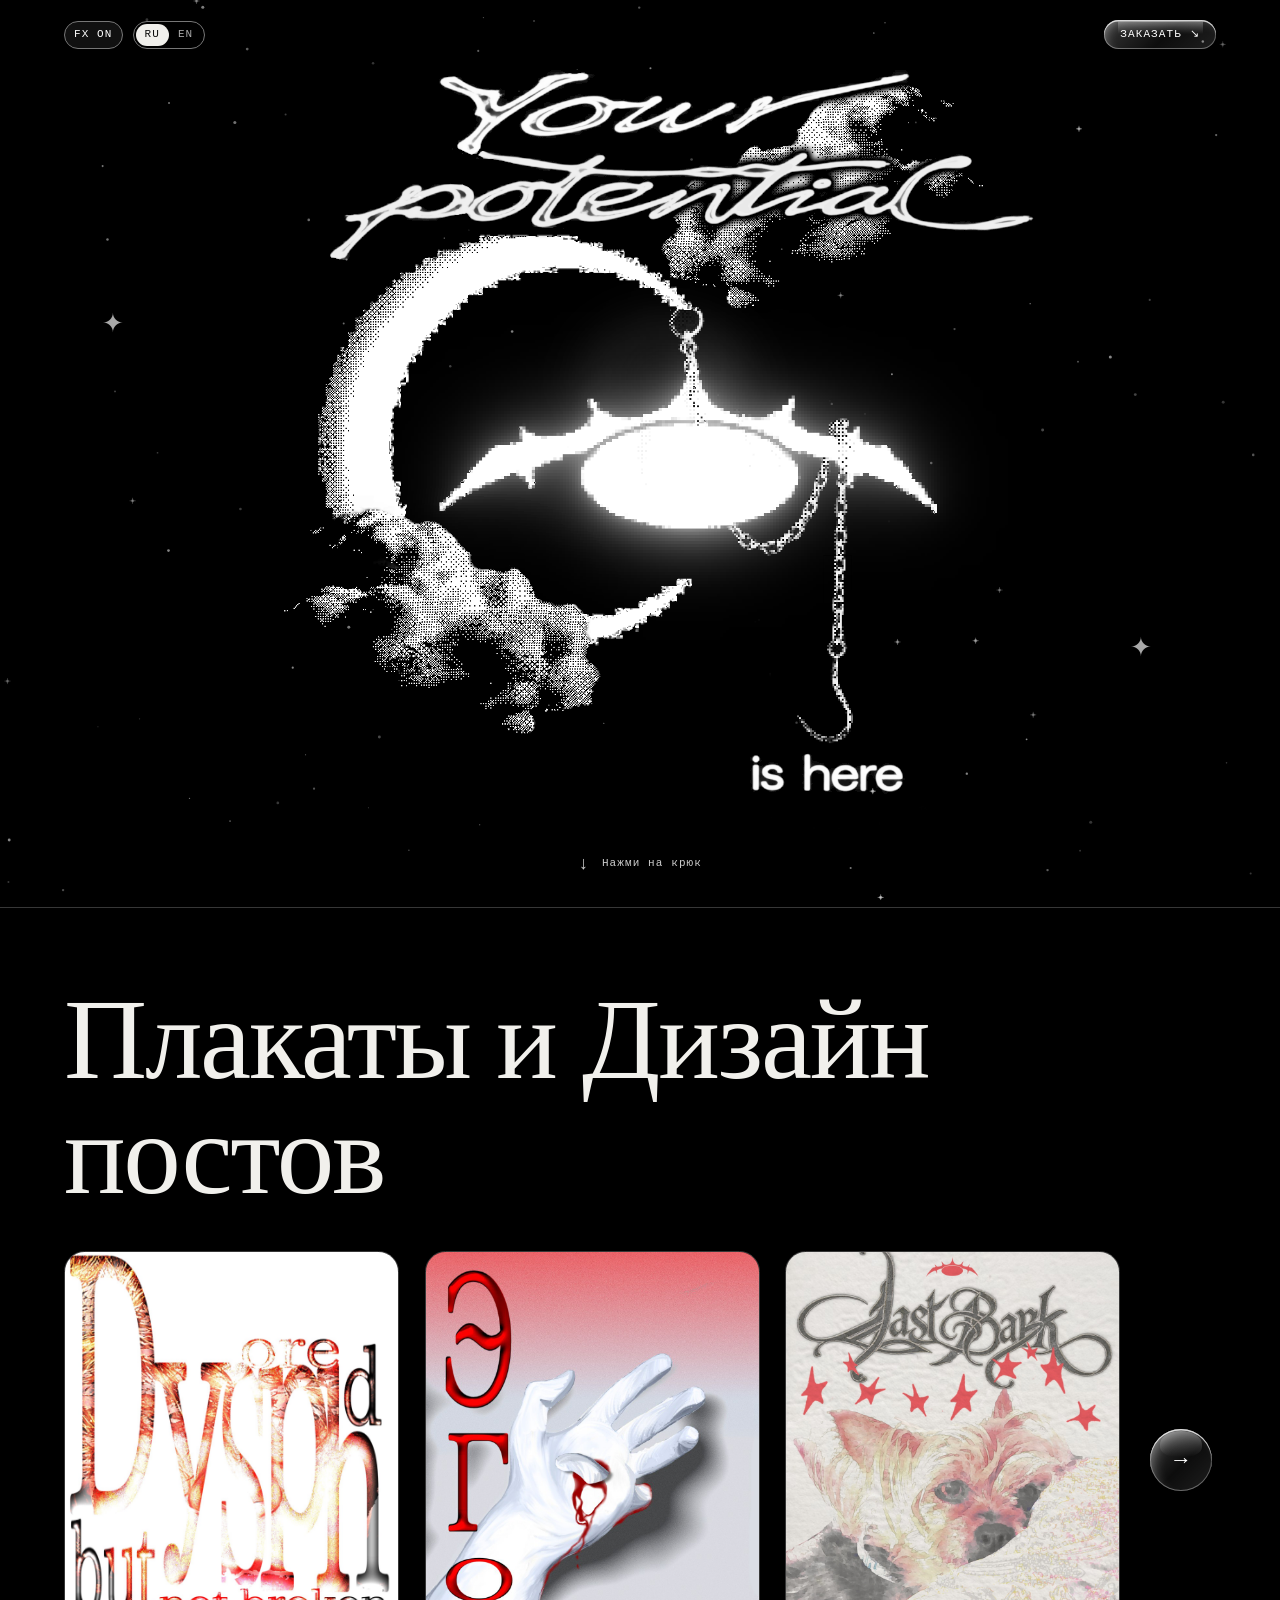
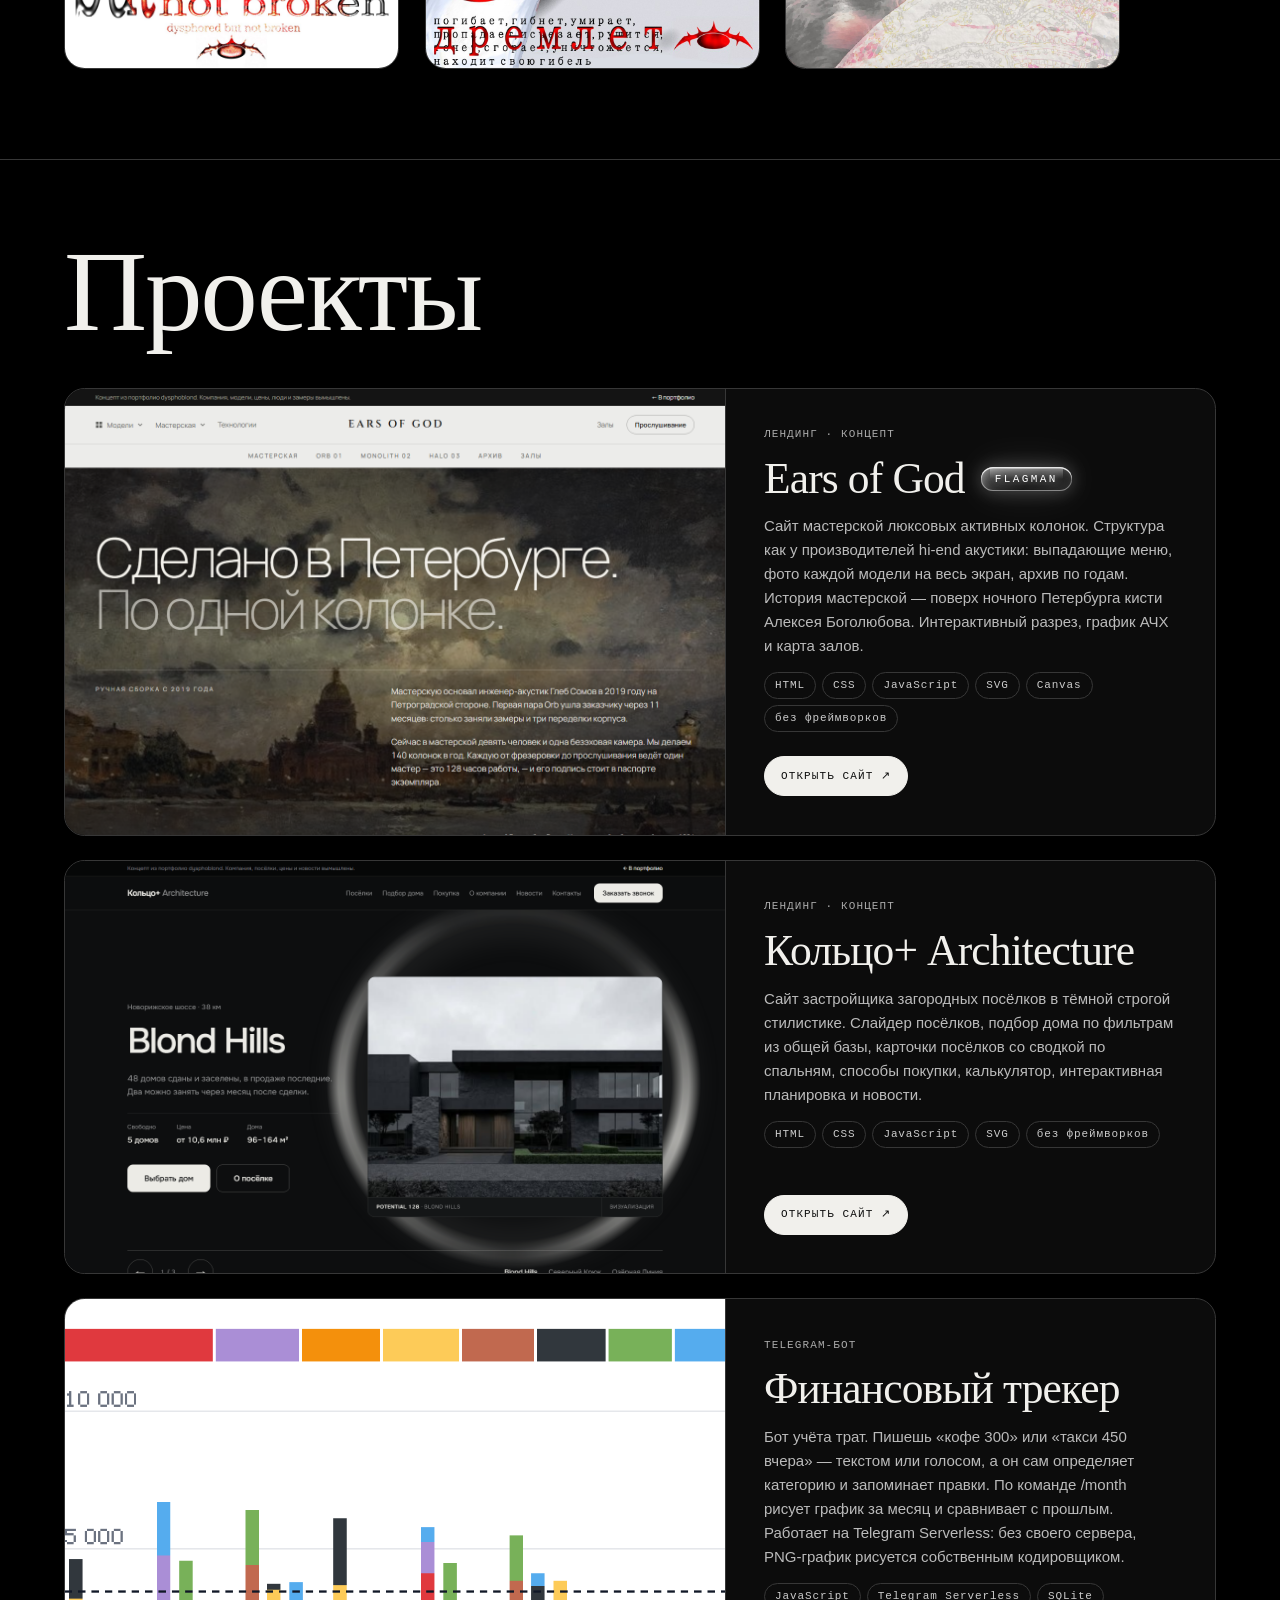
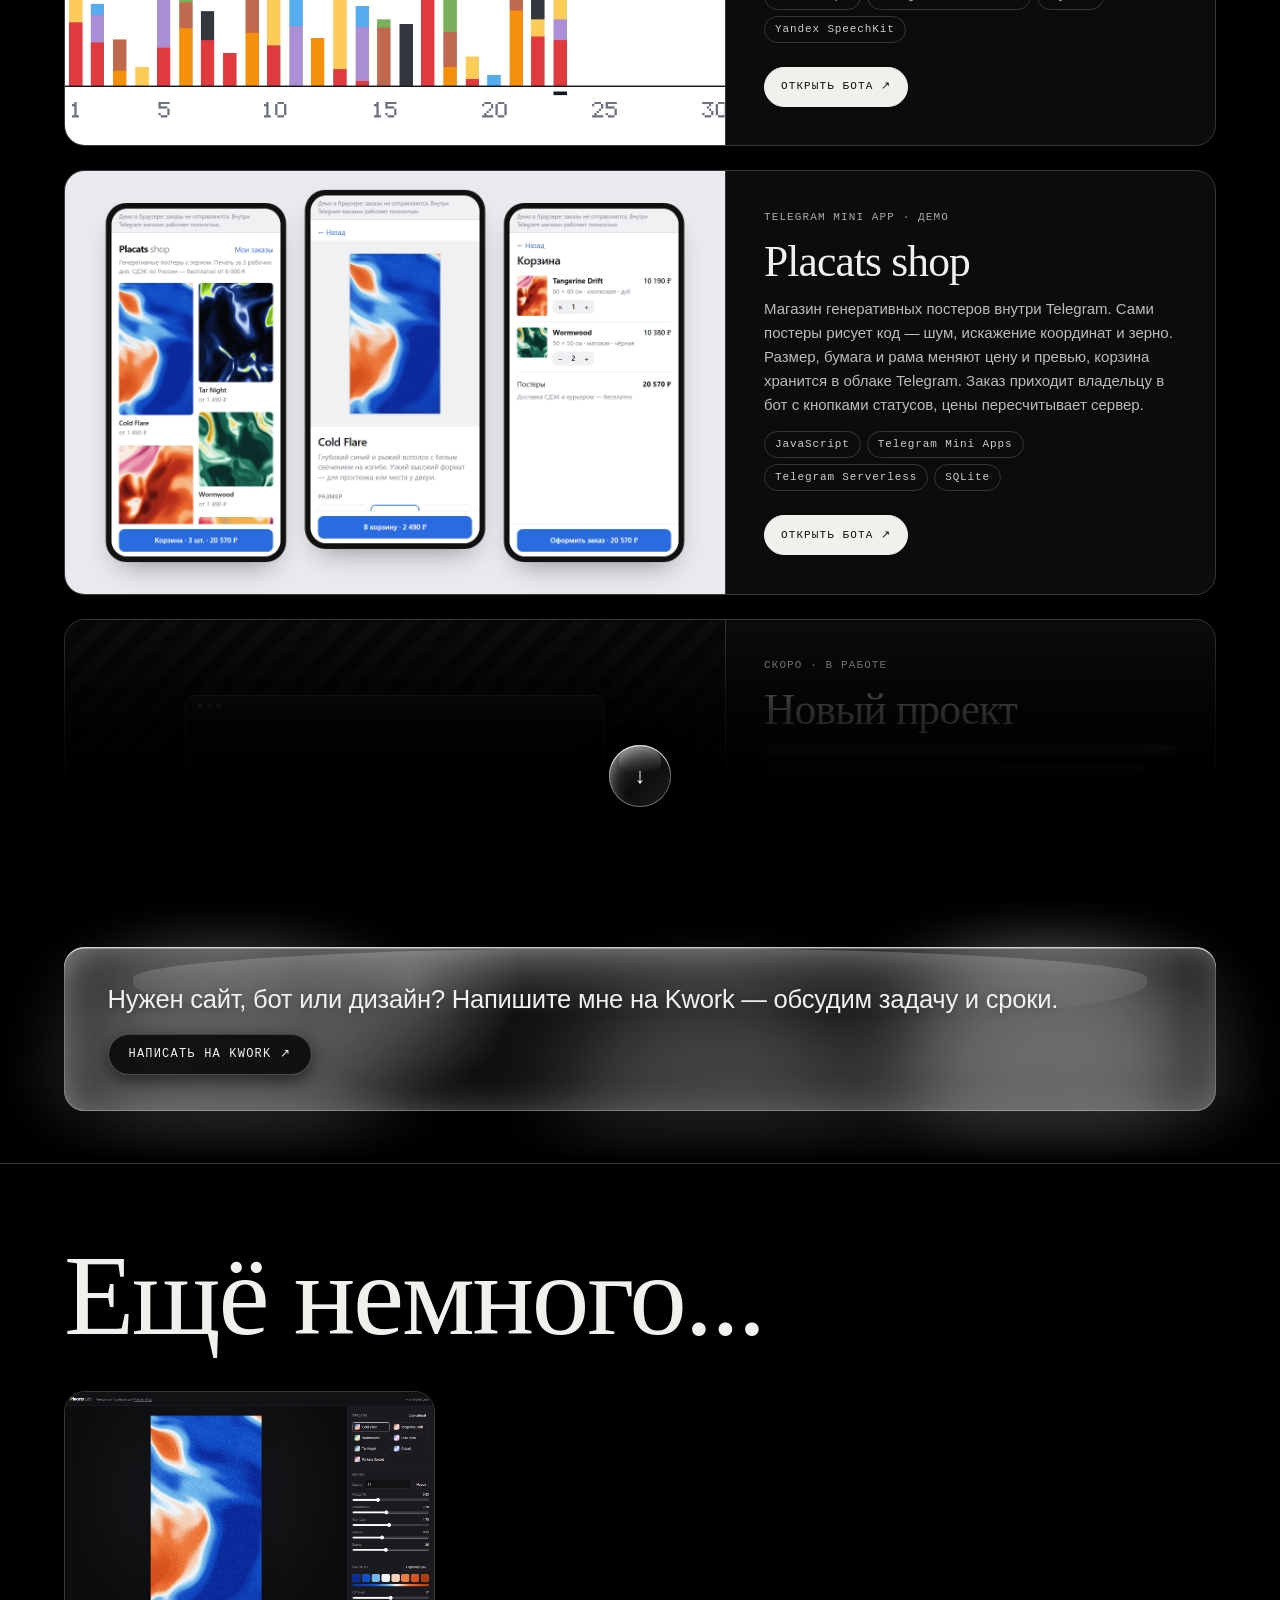
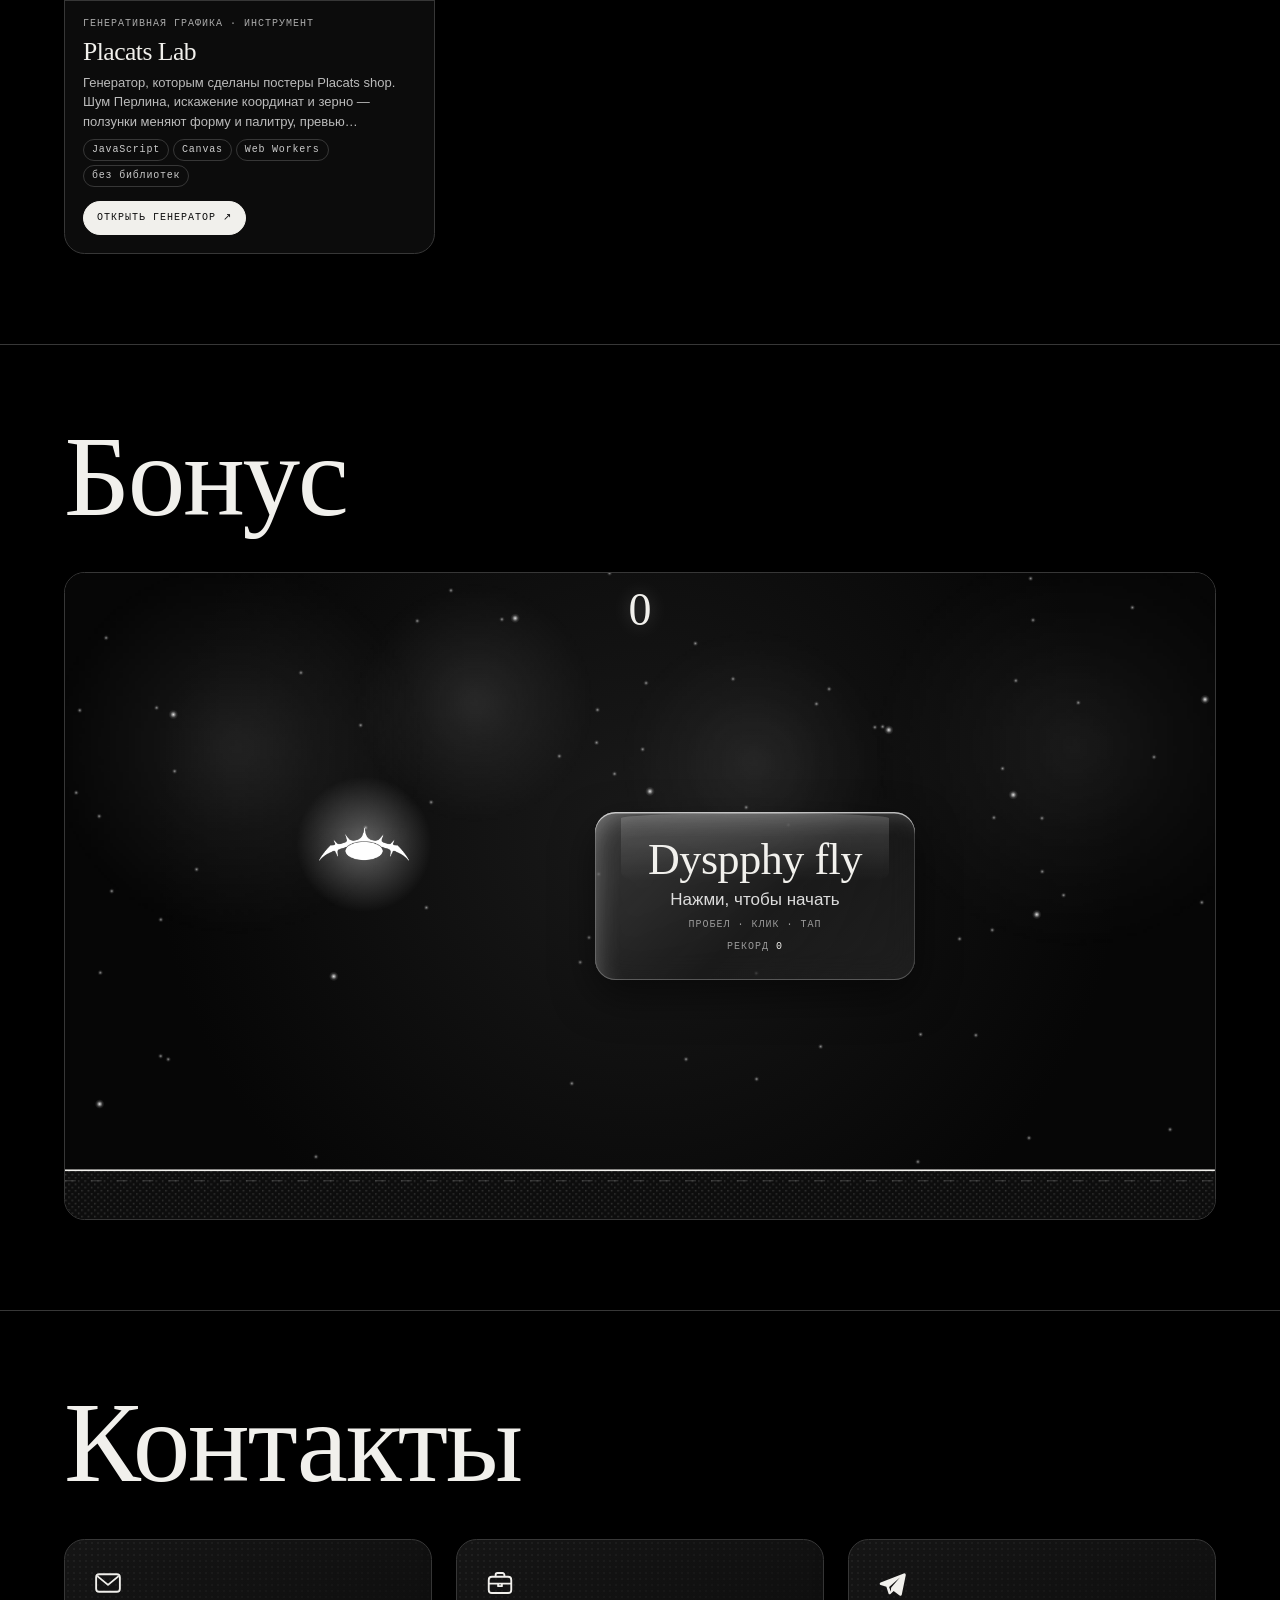
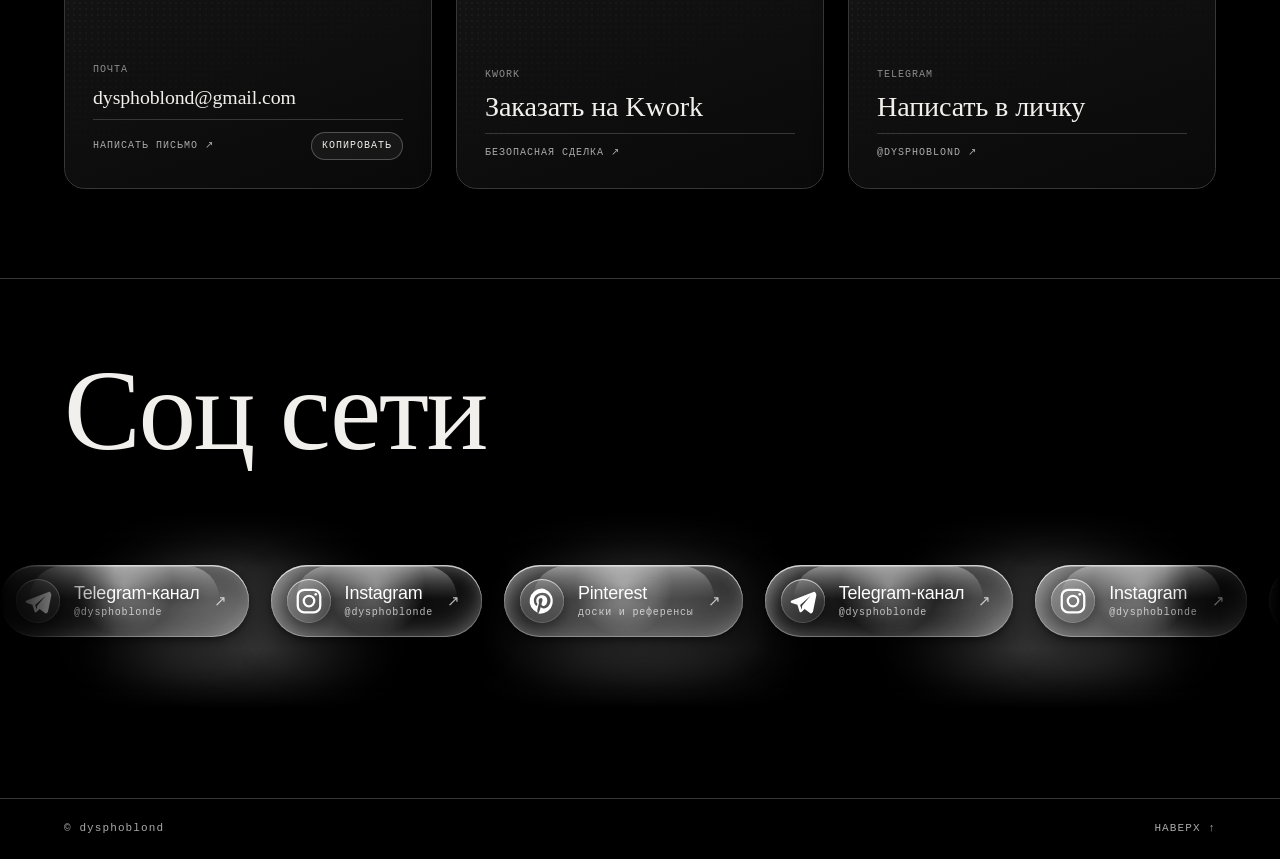
==== index.html @ cc9afd7b "Portfolio site: Your Potential Static portfolio with hero poster, design gallery, project cards and " ====
<!doctype html>
<html lang="ru">
<head><meta charset="utf-8"><meta name="viewport" content="width=device-width,initial-scale=1"><meta name="theme-color" content="#000000"><title>Your Potential — портфолио</title><link rel="stylesheet" href="style.css?v=24"></head>
<body><div class="atmosphere" aria-hidden="true"><div class="aureole"></div><canvas id="dust"></canvas></div>
<header class="topbar" id="topbar">
  <a class="topbar-logo" href="#top" aria-label="Наверх"><svg viewBox="0 356 1280 484" aria-hidden="true"><image href="complogo.png" width="1280" height="1280"/></svg></a>
  <nav class="topbar-nav" aria-label="Разделы сайта">
    <a href="#design">Дизайн</a><a href="#projects">Проекты</a><a href="#more">Ещё немного...</a><a href="#bonus">Бонус</a><a href="#contacts">Контакты</a><a href="#socials">Соц сети</a>
  </nav>
</header>
<main>
<section id="top" class="hero" aria-labelledby="hero-title">
  <h1 id="hero-title" class="sr">Your Potential — портфолио разработки</h1>
  <div class="edition"><button id="fx" aria-pressed="true" aria-label="Анимация">FX ON</button><div class="lang" role="group" aria-label="Язык"><button type="button" data-lang="ru" aria-pressed="true">RU</button><button type="button" data-lang="en" aria-pressed="false">EN</button></div><a class="order-button" href="#contacts"><span class="order-text">Заказать</span><span aria-hidden="true">↘</span></a></div>
  <div class="poster-stage">
  <!-- Слой 0: живые пиксели (облака, растр, контур логотипа) — рисует pixels.js -->
  <canvas class="poster-pixels" aria-hidden="true"></canvas>
  <svg class="poster" viewBox="0 0 1280 1280" xmlns="http://www.w3.org/2000/svg" aria-label="Постер Your Potential с подвесным крюком">
    <defs>
      <!-- Слой 1: фон постера без надписей -->
      <image id="art" href="drafts%20cover/posterwithouttext.png" width="1280" height="1280"/>
      <!-- Контур крюка с цепочкой, вырезанный из фона -->
      <clipPath id="tail"><path d="M936 818H982V1036H992V1126H886V1058H936Z"/></clipPath>
    </defs>
    <use href="#art" class="layer-base"/>
    <!-- Пустое место под качающимся крюком -->
    <path fill="#000" d="M936 818H982V1036H992V1126H886V1058H936Z"/>
    <!-- Слой 2: свечение лампы -->
    <ellipse class="glow" cx="720" cy="694" rx="165" ry="72" fill="white" pointer-events="none"/>
    <!-- Световой миг логотипа при нажатии на крюк: nav.js ставит .is-flashing на .poster-stage -->
    <g class="logo-flash" pointer-events="none" aria-hidden="true">
      <defs>
        <radialGradient id="flash-wide"><stop offset="0" stop-color="#fff" stop-opacity=".9"/><stop offset=".35" stop-color="#fff" stop-opacity=".45"/><stop offset="1" stop-color="#fff" stop-opacity="0"/></radialGradient>
        <radialGradient id="flash-core"><stop offset="0" stop-color="#fff"/><stop offset=".55" stop-color="#fff" stop-opacity=".85"/><stop offset="1" stop-color="#fff" stop-opacity="0"/></radialGradient>
      </defs>
      <ellipse class="flash-wide" cx="720" cy="680" rx="480" ry="230" fill="url(#flash-wide)"/>
      <ellipse class="flash-core" cx="720" cy="694" rx="200" ry="92" fill="url(#flash-core)"/>
    </g>
    <!-- Слой 3: крюк — ссылка к портфолио -->
    <a href="#design" class="hook" aria-label="Перейти к портфолио" tabindex="0"><title>Потянуть за крюк — к портфолио</title>
      <g class="swing"><use href="#art" clip-path="url(#tail)"/><ellipse class="ring" cx="940" cy="1088" rx="68" ry="44"/></g>
      <rect x="870" y="800" width="135" height="335" fill="transparent"/>
    </a>
    <!-- Слой 4: надписи. «Your» и «is here» постоянные, второе слово сменяется (words.js), картинки слов — drafts cover/words -->
    <defs>
      <!-- Тёмный ореол вокруг букв, чтобы текст читался поверх облаков -->
      <filter id="halo" filterUnits="userSpaceOnUse" x="0" y="0" width="1280" height="1280">
        <feMorphology in="SourceAlpha" operator="dilate" radius="6" result="wide"/>
        <feGaussianBlur in="wide" stdDeviation="6" result="soft"/>
        <feComponentTransfer in="soft" result="shade"><feFuncA type="linear" slope="1.6"/></feComponentTransfer>
        <feFlood flood-color="#000"/><feComposite in2="shade" operator="in" result="shadow"/>
        <feMerge><feMergeNode in="shadow"/><feMergeNode in="SourceGraphic"/></feMerge>
      </filter>
      <!-- «Плавление» при смене слова: масштаб искажения анимирует words.js -->
      <filter id="melt" filterUnits="userSpaceOnUse" x="0" y="0" width="1280" height="460">
        <feTurbulence id="melt-noise" type="fractalNoise" baseFrequency=".006 .08" numOctaves="2" seed="3" result="noise"/>
        <feDisplacementMap id="melt-map" in="SourceGraphic" in2="noise" scale="0" xChannelSelector="R" yChannelSelector="G"/>
      </filter>
    </defs>
    <g class="layer-text" pointer-events="none" aria-hidden="true">
      <g filter="url(#halo)">
        <image href="drafts%20cover/text-your.png" width="1280" height="1280"/>
        <g class="word-slot">
          <image class="word" data-word="potential" href="drafts%20cover/text-potential.png" width="1280" height="1280"/>
          <image class="word" data-word="design" href="drafts%20cover/words/design.png" x="172.9" y="165.7" width="1066.2" height="180.7" opacity="0"/>
          <image class="word" data-word="mini-apps" href="drafts%20cover/words/mini-apps.png" x="16.9" y="180.3" width="1245.1" height="151.3" opacity="0"/>
          <image class="word" data-word="sites" href="drafts%20cover/words/sites.png" x="273.5" y="191.5" width="865.1" height="129.1" opacity="0"/>
          <image class="word" data-word="bots" href="drafts%20cover/words/bots.png" x="328.6" y="181.2" width="754.7" height="149.5" opacity="0"/>
          <image class="word" data-word="landings" href="drafts%20cover/words/landings.png" x="131.7" y="169.2" width="1130.3" height="173.6" opacity="0"/>
          <image class="word" data-word="frontend" href="drafts%20cover/words/frontend.png" x="52.5" y="160.3" width="1209.5" height="191.3" opacity="0"/>
        </g>
      </g>
    </g>
  </svg>
  </div>
  <a class="hint" href="#design"><span>↓</span> <span class="hint-text">Нажми на крюк</span></a>
</section>
<section id="design" class="block" aria-labelledby="design-title" tabindex="-1">
  <h2 id="design-title">Плакаты и Дизайн постов</h2>
  <!-- На главной — три постера и стрелка в галерею (gallery.html). data-colors — цвета фона просмотра -->
  <div class="design-preview">
    <div class="works works-three">
      <a class="work" href="tg%20pics/photo_2026-11-20_10-43-12.jpg" data-title="Dysphored but not broken" data-colors="#f05238,#ffa429">
        <img src="tg%20pics/photo_2026-11-20_10-43-12.jpg" alt="Типографическая композиция Dysph: крупные буквы с огненной фактурой и надпись «but not broken»" width="1536" height="2048" loading="lazy">
        <span class="work-peek" aria-hidden="true"><svg viewBox="0 0 32 20" aria-hidden="true"><path d="M1.5 10C5.5 3.8 10.4 1.5 16 1.5S26.5 3.8 30.5 10C26.5 16.2 21.6 18.5 16 18.5S5.5 16.2 1.5 10Z"/><circle cx="16" cy="10" r="4.6"/><circle class="eye-glint" cx="17.6" cy="8.4" r="1.3"/></svg><span>рассмотреть поближе</span></span>
        <span class="work-more" aria-hidden="true">Рассмотреть побольше</span>
      </a>
      <a class="work" href="tg%20pics/ego.jpg" data-title="Эго дремлет" data-colors="#f33441,#c4c8d2">
        <img src="tg%20pics/ego.jpg" alt="Эго дремлет: белая рука с каплями крови и красные буквы «ЭГО» на розово-сером фоне" width="1024" height="1280" loading="lazy">
        <span class="work-peek" aria-hidden="true"><svg viewBox="0 0 32 20" aria-hidden="true"><path d="M1.5 10C5.5 3.8 10.4 1.5 16 1.5S26.5 3.8 30.5 10C26.5 16.2 21.6 18.5 16 18.5S5.5 16.2 1.5 10Z"/><circle cx="16" cy="10" r="4.6"/><circle class="eye-glint" cx="17.6" cy="8.4" r="1.3"/></svg><span>рассмотреть поближе</span></span>
        <span class="work-more" aria-hidden="true">Рассмотреть побольше</span>
      </a>
      <a class="work" href="assets/sheet-258.jpg" data-title="Last Bark" data-colors="#f1363e,#d57f53">
        <img src="assets/sheet-258.jpg" alt="Last Bark: собака под красными звёздами" width="1920" height="2560" loading="lazy">
        <span class="work-peek" aria-hidden="true"><svg viewBox="0 0 32 20" aria-hidden="true"><path d="M1.5 10C5.5 3.8 10.4 1.5 16 1.5S26.5 3.8 30.5 10C26.5 16.2 21.6 18.5 16 18.5S5.5 16.2 1.5 10Z"/><circle cx="16" cy="10" r="4.6"/><circle class="eye-glint" cx="17.6" cy="8.4" r="1.3"/></svg><span>рассмотреть поближе</span></span>
        <span class="work-more" aria-hidden="true">Рассмотреть побольше</span>
      </a>
    </div>
    <a class="design-more" href="gallery.html" aria-label="Плакаты и Дизайн постов: галерея — все работы"><span class="design-more-arrow" aria-hidden="true">→</span></a>
  </div>
</section>
<section id="projects" class="block" aria-labelledby="projects-title">
  <h2 id="projects-title">Проекты</h2>
  <!-- Карточки проектов: превью, описание, стек. Сами проекты лежат в projects/ -->
  <div class="projects">
    <!-- Карточка проекта: превью — ссылка на проект, внизу кнопки. Карточка не ссылка целиком: в ней может быть несколько ссылок -->
    <div class="project project-split">
      <a class="project-shot" href="projects/dysph-audio/index.html" tabindex="-1" aria-hidden="true"><img src="projects/dysph-audio/preview.png?v=8" alt="" width="1440" height="900" loading="lazy"></a>
      <div class="project-info">
        <small>Лендинг · концепт</small>
        <div class="project-head"><b class="project-title">Ears of God</b><span class="flagman">FLAGMAN</span></div>
        <span class="project-text">Сайт мастерской люксовых активных колонок. Структура как у производителей hi-end акустики: выпадающие меню, фото каждой модели на весь экран, архив по годам. История мастерской — поверх ночного Петербурга кисти Алексея Боголюбова. Интерактивный разрез, график АЧХ и карта залов.</span>
        <span class="project-stack"><i>HTML</i><i>CSS</i><i>JavaScript</i><i>SVG</i><i>Canvas</i><i>без фреймворков</i></span>
        <div class="project-actions">
          <a class="project-btn project-btn-main" href="projects/dysph-audio/index.html">Открыть сайт ↗</a>
        </div>
      </div>
    </div>
    <div class="project project-split">
      <a class="project-shot" href="projects/dysph-house/index.html" tabindex="-1" aria-hidden="true"><img src="projects/dysph-house/preview.png?v=10" alt="" width="1440" height="900" loading="lazy"></a>
      <div class="project-info">
        <small>Лендинг · концепт</small>
        <b class="project-title">Кольцо+ Architecture</b>
        <span class="project-text">Сайт застройщика загородных посёлков в тёмной строгой стилистике. Слайдер посёлков, подбор дома по фильтрам из общей базы, карточки посёлков со сводкой по спальням, способы покупки, калькулятор, интерактивная планировка и новости.</span>
        <span class="project-stack"><i>HTML</i><i>CSS</i><i>JavaScript</i><i>SVG</i><i>без фреймворков</i></span>
        <div class="project-actions">
          <a class="project-btn project-btn-main" href="projects/dysph-house/index.html">Открыть сайт ↗</a>
        </div>
      </div>
    </div>
    <div class="project project-split">
      <a class="project-shot" href="https://t.me/financialtrackerTEST_bot" target="_blank" rel="noopener" tabindex="-1" aria-hidden="true"><img src="assets/money-bot-preview.png" alt="" width="1000" height="600" loading="lazy"></a>
      <div class="project-info">
        <small>Telegram-бот</small>
        <b class="project-title">Финансовый трекер</b>
        <span class="project-text">Бот учёта трат. Пишешь «кофе 300» или «такси 450 вчера» — текстом или голосом, а он сам определяет категорию и запоминает правки. По команде /month рисует график за месяц и сравнивает с прошлым. Работает на Telegram Serverless: без своего сервера, PNG-график рисуется собственным кодировщиком.</span>
        <span class="project-stack"><i>JavaScript</i><i>Telegram Serverless</i><i>SQLite</i><i>Yandex SpeechKit</i></span>
        <div class="project-actions">
          <a class="project-btn project-btn-main" href="https://t.me/financialtrackerTEST_bot" target="_blank" rel="noopener">Открыть бота ↗</a>
        </div>
      </div>
    </div>
    <div class="project project-split">
      <a class="project-shot" href="https://t.me/placatsshopTEST_bot" target="_blank" rel="noopener" tabindex="-1" aria-hidden="true"><img src="assets/poster-shop-preview.png" alt="" width="1440" height="900" loading="lazy"></a>
      <div class="project-info">
        <small>Telegram Mini App · демо</small>
        <b class="project-title">Placats shop</b>
        <span class="project-text">Магазин генеративных постеров внутри Telegram. Сами постеры рисует код — шум, искажение координат и зерно. Размер, бумага и рама меняют цену и превью, корзина хранится в облаке Telegram. Заказ приходит владельцу в бот с кнопками статусов, цены пересчитывает сервер.</span>
        <span class="project-stack"><i>JavaScript</i><i>Telegram Mini Apps</i><i>Telegram Serverless</i><i>SQLite</i></span>
        <div class="project-actions">
          <a class="project-btn project-btn-main" href="https://t.me/placatsshopTEST_bot" target="_blank" rel="noopener">Открыть бота ↗</a>
        </div>
      </div>
    </div>
  </div>
  <!-- Проекты после третьего: свёрнуты, видно только верх следующего под затемнением. Стрелка раскрывает раздел (sections.js) -->
  <div class="projects-more is-collapsed" id="projects-more">
    <!-- Четвёртый проект: пока макет-заглушка — замените на карточку проекта по образцу выше -->
    <div class="project project-split project-mock" role="group" aria-label="Проект в работе">
      <div class="project-shot project-shot-mock" aria-hidden="true">
        <div class="build">
          <div class="build-win">
            <i class="b-bar"><b></b><b></b><b></b></i>
            <i class="b-nav"></i>
            <i class="b-hero"></i>
            <i class="b-line l1"></i>
            <i class="b-line l2"></i>
            <i class="b-cards"><b></b><b></b><b></b></i>
            <i class="b-cursor"></i>
          </div>
          <div class="build-status"><b class="build-dots"><i></i><i></i><i></i></b><span>в работе</span><em class="build-progress"><i></i></em></div>
        </div>
      </div>
      <div class="project-info">
        <small>Скоро · в работе</small>
        <b class="project-title">Новый проект</b>
        <span class="mock-lines" aria-hidden="true"><i></i><i></i><i></i></span>
        <span class="project-stack" aria-hidden="true"><i class="mock-chip"></i><i class="mock-chip"></i><i class="mock-chip"></i></span>
        <div class="project-actions"><span class="project-btn project-btn-main is-disabled" aria-disabled="true">Скоро ↗</span></div>
      </div>
    </div>
  </div>
  <div class="projects-toggle-row"><button class="projects-toggle" type="button" aria-expanded="false" aria-controls="projects-more"><span class="projects-toggle-arrow" aria-hidden="true">↓</span><span class="sr projects-toggle-label">Показать все проекты</span></button></div>
</section>
<aside class="kwork" aria-label="Заказ на Kwork">
  <div class="kwork-blobs" aria-hidden="true"><i></i><i></i><i></i></div>
  <div class="kwork-glass">
    <p>Нужен сайт, бот или дизайн? Напишите мне на Kwork — обсудим задачу и сроки.</p>
    <a class="kwork-button" href="https://kwork.ru/user/dysphoblond" target="_blank" rel="noopener">Написать на Kwork ↗</a>
  </div>
</aside>
<section id="more" class="block" aria-labelledby="more-title">
  <h2 id="more-title">Ещё немного...</h2>
  <!-- Эксперименты и инструменты, которые не уместились в «Проекты». Компактная сетка: новые карточки встают в ряд -->
  <div class="projects projects-compact">
    <div class="project project-split">
      <a class="project-shot" href="projects/placats-lab/index.html" tabindex="-1" aria-hidden="true"><img src="projects/placats-lab/preview.png" alt="" width="1440" height="900" loading="lazy"></a>
      <div class="project-info">
        <small>Генеративная графика · инструмент</small>
        <b class="project-title">Placats Lab</b>
        <span class="project-text">Генератор, которым сделаны постеры Placats shop. Шум Перлина, искажение координат и зерно — ползунки меняют форму и палитру, превью перерисовывается сразу. Готовый постер скачивается в PNG до 4800 px, а параметры хранятся в ссылке.</span>
        <span class="project-stack"><i>JavaScript</i><i>Canvas</i><i>Web Workers</i><i>без библиотек</i></span>
        <div class="project-actions">
          <a class="project-btn project-btn-main" href="projects/placats-lab/index.html">Открыть генератор ↗</a>
        </div>
      </div>
    </div>
  </div>
</section>
<section id="bonus" class="block" aria-labelledby="bonus-title">
  <h2 id="bonus-title">Бонус</h2>
  <!-- Игра «dyspphy fly» — рисует game.js -->
  <div class="game" tabindex="0" role="application" aria-label="Мини-игра dyspphy fly. Пробел, клик или касание — взмах">
    <canvas class="game-canvas" aria-hidden="true"></canvas>
    <div class="game-score" aria-hidden="true">0</div>
    <div class="game-panel" aria-live="polite">
      <p class="game-title">Dyspphy fly</p>
      <p class="game-text">Нажми, чтобы начать</p>
      <p class="game-hint">пробел · клик · тап</p>
      <p class="game-best"><span class="game-best-label">рекорд</span> <b class="game-best-value">0</b></p>
    </div>
  </div>
</section>
<section id="contacts" class="block" aria-labelledby="contacts-title">
  <h2 id="contacts-title">Контакты</h2>
  <!-- Плитки наклоняются за курсором (contacts.js) -->
  <ul class="tiles">
    <li class="tile">
      <svg viewBox="0 0 24 24" aria-hidden="true" class="line"><rect x="2.5" y="5" width="19" height="14" rx="2.5"/><path d="m3.5 6.5 8.5 7 8.5-7"/></svg>
      <small>Почта</small>
      <a class="tile-link tile-mail" href="mailto:dysphoblond@gmail.com"><b>dysphoblond@gmail.com</b></a>
      <span class="tile-foot"><span>написать письмо ↗</span><button class="tile-copy" type="button" data-copy="dysphoblond@gmail.com">копировать</button></span>
    </li>
    <li class="tile">
      <svg viewBox="0 0 24 24" aria-hidden="true" class="line"><rect x="3" y="7" width="18" height="13" rx="2.5"/><path d="M8.5 7V5.5A1.5 1.5 0 0 1 10 4h4a1.5 1.5 0 0 1 1.5 1.5V7M3 12.5h18M10.5 12.5v2h3v-2"/></svg>
      <small>Kwork</small>
      <a class="tile-link" href="https://kwork.ru/user/dysphoblond" target="_blank" rel="noopener"><b>Заказать на Kwork</b></a>
      <span class="tile-foot"><span>безопасная сделка ↗</span></span>
    </li>
    <li class="tile">
      <svg viewBox="0 0 24 24" aria-hidden="true"><path d="M21.4 4.3 2.9 11.5c-1 .4-1 1.8.1 2.1l4.5 1.4 1.7 5.4c.2.7 1.1.9 1.6.4l2.5-2.4 4.8 3.5c.6.5 1.5.1 1.7-.6L23 5.8c.2-1-.7-1.8-1.6-1.5Zm-11.7 10.8 8.6-7.6-7 8.3-.3 3.2-1.3-3.9Z"/></svg>
      <small>Telegram</small>
      <a class="tile-link" href="https://t.me/dysphoblond" target="_blank" rel="noopener"><b>Написать в личку</b></a>
      <span class="tile-foot"><span>@dysphoblond ↗</span></span>
    </li>
  </ul>
</section>
<section id="socials" class="block" aria-labelledby="socials-title">
  <h2 id="socials-title">Соц сети</h2>
  <!-- Лента соцсетей в стиле liquid glass -->
  <div class="socials-stage">
    <div class="socials-blobs" aria-hidden="true"><i></i><i></i><i></i></div>
    <ul class="socials-row">
      <li><a class="glass" href="https://t.me/dysphoblonde" target="_blank" rel="noopener"><svg viewBox="0 0 24 24" aria-hidden="true"><path d="M21.4 4.3 2.9 11.5c-1 .4-1 1.8.1 2.1l4.5 1.4 1.7 5.4c.2.7 1.1.9 1.6.4l2.5-2.4 4.8 3.5c.6.5 1.5.1 1.7-.6L23 5.8c.2-1-.7-1.8-1.6-1.5Zm-11.7 10.8 8.6-7.6-7 8.3-.3 3.2-1.3-3.9Z"/></svg><span><b>Telegram-канал</b><small>@dysphoblonde</small></span><em aria-hidden="true">↗</em></a></li>
      <li><a class="glass" href="https://www.instagram.com/dysphoblonde/" target="_blank" rel="noopener"><svg viewBox="0 0 24 24" aria-hidden="true" class="stroke"><rect x="3" y="3" width="18" height="18" rx="5.2"/><circle cx="12" cy="12" r="4.2"/><circle cx="17.4" cy="6.6" r="1.1" class="dot"/></svg><span><b>Instagram</b><small>@dysphoblonde</small></span><em aria-hidden="true">↗</em></a></li>
      <li><a class="glass" href="https://pin.it/6AhCECj4q" target="_blank" rel="noopener"><svg viewBox="0 0 24 24" aria-hidden="true"><path d="M12 2a10 10 0 0 0-3.6 19.3c-.1-.8-.2-2 0-2.9l1.2-5s-.3-.6-.3-1.5c0-1.4.8-2.4 1.8-2.4.9 0 1.3.6 1.3 1.4 0 .9-.5 2.1-.8 3.3-.2 1 .5 1.8 1.5 1.8 1.8 0 3.1-1.9 3.1-4.6 0-2.4-1.7-4.1-4.2-4.1-2.9 0-4.6 2.2-4.6 4.4 0 .9.3 1.8.8 2.3l.1.3-.3 1.2c0 .2-.2.3-.4.2-1.3-.6-2.1-2.5-2.1-4 0-3.3 2.4-6.3 6.9-6.3 3.6 0 6.4 2.6 6.4 6 0 3.6-2.3 6.5-5.4 6.5-1.1 0-2.1-.6-2.4-1.2l-.7 2.5c-.2.9-.9 2.1-1.3 2.8A10 10 0 1 0 12 2Z"/></svg><span><b>Pinterest</b><small>доски и референсы</small></span><em aria-hidden="true">↗</em></a></li>
    </ul>
  </div>
</section>
</main><footer><span>© dysphoblond</span><a href="#top">НАВЕРХ ↑</a></footer>
<dialog id="work-viewer" class="viewer" aria-label="Просмотр работы">
  <div class="viewer-bg" aria-hidden="true"><i class="flow flow-x"></i><i class="flow flow-y"></i><i class="viewer-shade"></i></div>
  <figure class="viewer-figure"><img alt=""></figure>
  <button class="viewer-close" aria-label="Закрыть">Закрыть ×</button>
  <button class="viewer-nav viewer-prev" aria-label="Предыдущая работа">←</button>
  <button class="viewer-nav viewer-next" aria-label="Следующая работа">→</button>
</dialog>
<script src="i18n.js?v=15"></script><script src="sections.js?v=4"></script><script src="design.js"></script><script src="atmosphere.js"></script><script src="pixels.js?v=3"></script><script src="words.js"></script><script src="nav.js?v=4"></script><script src="game.js"></script><script src="contacts.js"></script></body></html>
---- style.css ----
@charset "utf-8";
:root{color-scheme:dark;--r:clamp(14px,1.6vw,22px);--edge-hover:#8c8c8c;--pad:clamp(20px,5vw,84px);--ink:#f1f0ec;--line:#373737;--quiet:#aaa}
*{box-sizing:border-box}html{scroll-behavior:smooth}body{margin:0;background:#000;color:var(--ink);font-family:Arial,Helvetica,sans-serif}a{color:inherit;text-decoration:none}:focus-visible{outline:2px solid white;outline-offset:4px}.sr{position:absolute;width:1px;height:1px;overflow:hidden;clip-path:inset(50%)}
.hero{min-height:100vh;min-height:100svh;display:grid;grid-template-rows:auto 1fr auto;align-items:center;justify-items:center;padding:20px var(--pad);background:#000}.edition,footer,small,.hint{font:11px/1.45 ui-monospace,monospace;letter-spacing:.1em}.edition,footer{display:flex;justify-content:space-between;align-items:center;gap:14px}.edition{width:100%;color:var(--quiet)}.poster-stage{display:block;width:min(100%,calc(104svh - 90px),950px);height:auto;overflow:hidden}.hook{cursor:pointer}.swing{transform-origin:959px 818px;animation:sway 3.8s ease-in-out infinite alternate}.ring{fill:none;stroke:white;stroke-width:2;opacity:0;transition:opacity .25s}.hook:hover .ring,.hook:focus-visible .ring{opacity:.75}.hint{display:flex;gap:12px;align-items:center;color:#ccc;padding:10px 16px}.hint span{font-size:18px}.hint:hover{text-decoration:underline}@keyframes sway{from{transform:rotate(-4deg)}to{transform:rotate(4deg)}}
h2{font:normal clamp(55px,9vw,140px)/1 Georgia,serif;letter-spacing:-.02em;margin:36px 0}small,footer{color:var(--quiet)}footer{border-top:1px solid var(--line);padding:22px var(--pad)}dialog{background:#000;border:0;color:white;padding:0;max-width:96vw;max-height:96dvh}dialog::backdrop{background:#000e}button{cursor:pointer;background:#111;color:white;border:1px solid #777;padding:8px 14px}body:has(dialog[open]){overflow:hidden}
@media(max-width:680px){.poster-stage{width:min(100vw,calc(105svh - 88px))}.hero{padding-inline:0}.edition{padding-inline:var(--pad)}}@media(prefers-reduced-motion:reduce){html{scroll-behavior:auto}.swing{animation:none}}
.hero{position:relative;isolation:isolate}.poster-stage{width:min(100%,calc(100svh - 108px),950px)}.glow{filter:blur(10px);opacity:.22}.hero::before,.hero::after{content:'\002726';position:absolute;color:#8c8c8c;pointer-events:none;font-size:clamp(14px,2vw,32px)}.hero::before{left:8%;top:34%}.hero::after{right:10%;bottom:27%}
button{transition:transform .25s ease,color .25s ease,background .25s ease}button:hover{background:#eee;color:#111}
@media(max-width:680px){.hero::before,.hero::after{display:none}.poster-stage{width:min(100vw,calc(100svh - 108px))}}
@media(prefers-reduced-motion:no-preference){.glow{animation:breathe 3.8s ease-in-out infinite alternate}.hero::before,.hero::after{animation:twinkle 6s ease-in-out infinite alternate}.hero::after{animation-delay:-3s}.hint span{animation:drift 2s ease-in-out infinite alternate}.arrive{animation:unfold .65s ease-out both}@keyframes breathe{from{opacity:.08}to{opacity:.55}}@keyframes drift{to{transform:translateY(4px)}}@keyframes twinkle{from{opacity:.2;transform:scale(.8)}to{opacity:.8;transform:scale(1.1)}}@keyframes unfold{from{opacity:.18;transform:translateY(12px)}to{opacity:1;transform:none}}}
.atmosphere{--hx:52%;--hy:42%;position:fixed;inset:0;z-index:3;pointer-events:none;overflow:hidden;mix-blend-mode:screen}.aureole{position:absolute;left:0;top:0;width:220px;height:170px;margin:-85px 0 0 -110px;border-radius:50%;background:radial-gradient(closest-side,#ffffff07 25%,#ffffff14 58%,#ffffff0a 74%,#0000);filter:blur(16px);will-change:transform;transform:translate3d(52vw,42vh,0)}#dust{position:absolute;width:100%;height:100%}.edition button{padding:5px 9px;font:inherit;letter-spacing:inherit;border-radius:30px}.hero::before,.hero::after{color:#f1f0ec}.fx-off *,.fx-off *::before,.fx-off *::after{animation:none!important;transition:none!important}.fx-off .atmosphere{display:none}.fx-off{scroll-behavior:auto}
@media(max-width:520px){.aureole{width:150px;height:150px;margin:-75px 0 0 -75px}}
.layer-text{transform-origin:640px 640px}@media(prefers-reduced-motion:no-preference){.layer-text{animation:title-drift 7s ease-in-out infinite alternate}@keyframes title-drift{from{transform:translateY(-4px);opacity:.92}to{transform:translateY(5px);opacity:1}}}
.poster-stage{position:relative;aspect-ratio:1;height:auto}.poster-stage>.poster,.poster-pixels{position:absolute;inset:0;width:100%;height:100%;display:block}.poster{overflow:hidden}.poster-pixels{pointer-events:none}.is-live .layer-base{visibility:hidden}
.topbar{position:fixed;inset:0 0 auto;z-index:20;display:flex;align-items:center;gap:clamp(16px,3vw,40px);height:56px;padding:0 var(--pad);background:#000000c4;border-bottom:1px solid var(--line);-webkit-backdrop-filter:blur(10px);backdrop-filter:blur(10px);transform:translateY(-101%);transition:transform .45s cubic-bezier(.2,.72,.25,1)}.topbar.is-shown,.topbar:focus-within{transform:none}.topbar-logo{flex:none;display:block;padding:4px 0}.topbar-logo svg{display:block;height:24px;width:auto;aspect-ratio:1280/484;transition:transform .25s ease,filter .25s ease}.topbar-logo:hover svg{transform:translateY(-2px);filter:drop-shadow(0 0 6px #ffffff70)}.topbar-nav{display:flex;align-items:center;gap:clamp(14px,2.4vw,34px);min-width:0;overflow-x:auto;scrollbar-width:none;font:11px/1.45 ui-monospace,monospace;letter-spacing:.1em;text-transform:uppercase}.topbar-nav::-webkit-scrollbar{display:none}.topbar-nav a{flex:none;position:relative;padding:8px 0;color:var(--quiet);transition:color .2s}.topbar-nav a::after{content:'';position:absolute;left:0;right:0;bottom:3px;height:1px;background:currentColor;transform:scaleX(0);transform-origin:left;transition:transform .25s ease}.topbar-nav a:hover,.topbar-nav a[aria-current]{color:#fff}.topbar-nav a:hover::after,.topbar-nav a[aria-current]::after{transform:none}.kwork{scroll-margin-top:56px}
@media(max-width:680px){.topbar{height:50px;gap:14px}.topbar-logo svg{height:20px}.topbar-nav{-webkit-mask-image:linear-gradient(90deg,#000 85%,transparent);mask-image:linear-gradient(90deg,#000 85%,transparent);padding-right:24px}}
.block{padding:38px var(--pad) clamp(48px,7vw,96px);background:#000;border-top:1px solid var(--line);scroll-margin-top:56px}.block h2{margin:clamp(20px,3vw,36px) 0 clamp(22px,3vw,40px)}.block-empty{display:grid;place-items:center;min-height:clamp(160px,22vw,280px);border:1px dashed #373737;background:repeating-linear-gradient(135deg,#0a0a0a 0 12px,#060606 12px 24px)}.block-empty span{font:11px/1.45 ui-monospace,monospace;letter-spacing:.1em;text-transform:uppercase;color:#777}
.kwork{display:flex;align-items:center;justify-content:space-between;flex-wrap:wrap;gap:16px 32px;padding:clamp(22px,3.5vw,40px) var(--pad);background:#f1f0ec;color:#0a0a0a;position:relative;z-index:4}.kwork p{margin:0;max-width:40em;font-size:clamp(17px,2vw,26px);line-height:1.3;letter-spacing:-.01em}.kwork-button{flex:none;display:inline-block;padding:12px 20px;background:#0a0a0a;color:#f1f0ec;border:1px solid #0a0a0a;font:12px/1.4 ui-monospace,monospace;letter-spacing:.1em;text-transform:uppercase;transition:background .25s,color .25s}.kwork-button:hover{background:transparent;color:#0a0a0a}.kwork-button:focus-visible{outline-color:#0a0a0a}
.works{display:grid;grid-template-columns:repeat(auto-fill,minmax(min(100%,280px),1fr));align-items:start;gap:clamp(12px,2vw,28px)}.work{--px:50%;--py:50%;position:relative;display:block;overflow:hidden;background:#0e0e0e;border:1px solid #373737;cursor:none;transition:border-color .3s,transform .3s}.work img{display:block;width:100%;height:auto;transition:transform .6s cubic-bezier(.2,.72,.25,1),filter .4s}.work::after{content:'';position:absolute;inset:0;background:radial-gradient(circle 140px at var(--px) var(--py),#0000,#0000008c);opacity:0;transition:opacity .35s;pointer-events:none}.work:hover,.work:focus-visible{border-color:#8c8c8c}.work:hover img,.work:focus-visible img{transform:scale(1.035);filter:saturate(1.08)}.work:hover::after,.work:focus-visible::after{opacity:1}
.work-peek{position:absolute;left:var(--px);top:var(--py);z-index:2;display:flex;flex-direction:column;align-items:center;gap:8px;padding:14px 16px 12px;border:1px solid #ffffff40;border-radius:40px;background:#0c0c0ccc;-webkit-backdrop-filter:blur(6px);backdrop-filter:blur(6px);color:#f1f0ec;font:10px/1.2 ui-monospace,monospace;letter-spacing:.08em;white-space:nowrap;pointer-events:none;opacity:0;transform:translate(-50%,-50%) scale(.7);transition:opacity .25s,transform .3s cubic-bezier(.2,.72,.25,1)}.work-peek svg{width:34px;height:22px;overflow:visible}.work-peek path{fill:none;stroke:currentColor;stroke-width:1.4}.work-peek circle{fill:currentColor}.work-peek .eye-glint{fill:#0c0c0c}.work:hover .work-peek,.work:focus-visible .work-peek{opacity:1;transform:translate(-50%,-50%) scale(1)}
.work-caption{position:absolute;inset:auto 0 0;z-index:1;display:flex;gap:12px;padding:22px 12px 10px;background:linear-gradient(#0000,#000c);color:#ddd;font:10px/1.4 ui-monospace,monospace;letter-spacing:.08em;text-transform:uppercase}.work-caption span:first-child{color:#999}
@media(hover:none){.work{cursor:pointer}.work-peek{left:auto;top:auto;right:10px;bottom:38px;padding:8px;opacity:1;transform:none}.work-peek>span{display:none}.work-peek svg{width:24px;height:16px}}
@media(prefers-reduced-motion:no-preference){.work-peek svg circle:not(.eye-glint){animation:look 3.2s ease-in-out infinite}@keyframes look{0%,35%,100%{transform:none}45%,60%{transform:translateX(-2.5px)}70%,85%{transform:translateX(2.5px)}}}
.viewer{--c1:#3a3a3a;--c2:#9a9a9a;--c3:#131313;position:fixed;inset:0;width:100%;height:100%;max-width:none;max-height:none;margin:0;padding:0;border:0;background:var(--c3);color:#f1f0ec;overflow:hidden}.viewer[open]{display:grid;place-items:center}.viewer::backdrop{background:#000}.viewer-bg,.viewer-shade{position:absolute;inset:0;overflow:hidden}.flow{position:absolute;display:block}.flow-x{inset:0 auto 0 0;width:calc(100% + 120vmax);background:repeating-linear-gradient(90deg,var(--c1) 0,var(--c2) 40vmax,var(--c3) 80vmax,var(--c1) 120vmax);animation:flow-x 24s linear infinite}.flow-y{inset:0 0 auto;height:calc(100% + 90vmax);background:repeating-linear-gradient(180deg,#0000 0,var(--c2) 22vmax,#0000 45vmax,var(--c1) 68vmax,#0000 90vmax);opacity:.5;mix-blend-mode:soft-light;animation:flow-y 17s linear infinite}.viewer-shade{background:radial-gradient(ellipse at center,#0000 35%,#00000080 100%)}@keyframes flow-x{to{transform:translateX(-120vmax)}}@keyframes flow-y{to{transform:translateY(-90vmax)}}
.viewer-figure{position:relative;z-index:1;margin:0;display:grid;justify-items:center;gap:12px}.viewer .viewer-figure img{display:block;max-width:min(88vw,1100px);max-height:82dvh;width:auto;height:auto;margin:0;object-fit:contain;box-shadow:0 30px 90px #0009,0 0 0 1px #ffffff1f}.viewer-figure figcaption{display:flex;gap:14px;font:11px/1.4 ui-monospace,monospace;letter-spacing:.1em;text-transform:uppercase;text-shadow:0 1px 6px #000a}.viewer-count{opacity:.7}.viewer button{position:absolute;z-index:2;background:#0c0c0cb3;border:1px solid #ffffff59;color:#fff;-webkit-backdrop-filter:blur(6px);backdrop-filter:blur(6px);font:12px/1 ui-monospace,monospace;letter-spacing:.08em}.viewer button:hover{background:#f1f0ec;color:#0c0c0c}.viewer-close{top:16px;right:16px;padding:10px 14px}.viewer-nav{top:50%;width:48px;height:48px;border-radius:50%;font-size:18px;transform:translateY(-50%)}.viewer-prev{left:clamp(10px,3vw,40px)}.viewer-next{right:clamp(10px,3vw,40px)}.viewer.is-single .viewer-nav{display:none}
@media(prefers-reduced-motion:no-preference){.viewer-figure img.is-entering{animation:work-in .55s cubic-bezier(.2,.72,.25,1) both}@keyframes work-in{from{opacity:0;transform:scale(.94) translateY(10px)}}}
@media(max-width:680px){.viewer .viewer-figure img{max-width:94vw;max-height:74dvh}.viewer-nav{top:auto;bottom:18px;transform:none}}
.viewer-figure figcaption{border:0;padding:0}
.work img{aspect-ratio:3/4;object-fit:contain;background:#0e0e0e}
@media(hover:none){.work:hover::after{opacity:0}.work:hover img{transform:none;filter:none}}
.edition{justify-content:flex-end}
.block-lead{margin:-8px 0 clamp(18px,2.5vw,30px);color:#aaa;font-size:clamp(15px,1.6vw,19px);max-width:36em}
.game{position:relative;aspect-ratio:16/9;max-height:78svh;width:100%;margin-inline:auto;overflow:hidden;border:1px solid #373737;background:#060606;cursor:pointer;touch-action:manipulation;-webkit-user-select:none;user-select:none;-webkit-tap-highlight-color:transparent}.game:focus-visible{outline:2px solid #f1f0ec;outline-offset:4px}.game-canvas{position:absolute;inset:0;width:100%;height:100%;display:block}
.game-score{position:absolute;top:14px;left:50%;transform:translateX(-50%);font:clamp(28px,4vw,46px)/1 Georgia,serif;letter-spacing:0;color:#f1f0ec;text-shadow:0 0 18px #ffffff40;pointer-events:none}.game-score.is-up{animation:score-up .3s ease-out}@keyframes score-up{from{transform:translateX(-50%) scale(1.35)}}
.game-panel{position:absolute;left:50%;top:50%;transform:translate(-50%,-50%);display:grid;justify-items:center;gap:8px;min-width:min(78%,320px);padding:clamp(16px,2.5vw,26px) clamp(18px,3vw,34px);border:1px solid #ffffff38;background:#0c0c0ccc;-webkit-backdrop-filter:blur(6px);backdrop-filter:blur(6px);text-align:center;pointer-events:none}.game-panel[hidden]{display:none}.game-panel p{margin:0}.game-title{font:normal clamp(26px,3.6vw,44px)/1 Georgia,serif;letter-spacing:-.01em}.game-text{color:#ddd;font-size:clamp(14px,1.5vw,17px)}.game-hint,.game-best{font:10px/1.4 ui-monospace,monospace;letter-spacing:.1em;text-transform:uppercase;color:#999}.game-best-value{font-weight:400;color:#f1f0ec}
@media(max-width:680px){.game{aspect-ratio:3/4}}
.game-panel{left:60%}@media(max-width:680px){.game-panel{left:50%;top:auto;bottom:16%;transform:translateX(-50%)}}
.socials-stage{position:relative;isolation:isolate;overflow:hidden;margin-inline:calc(var(--pad)*-1);padding:clamp(18px,3vw,34px) 0;-webkit-mask-image:linear-gradient(90deg,#0000,#000 9%,#000 91%,#0000);mask-image:linear-gradient(90deg,#0000,#000 9%,#000 91%,#0000)}
.socials-blobs{position:absolute;inset:0;z-index:-1;filter:blur(42px);-webkit-mask-image:linear-gradient(#0000,#000 30%,#000 70%,#0000);mask-image:linear-gradient(#0000,#000 30%,#000 70%,#0000)}.socials-blobs i{position:absolute;top:10%;width:clamp(150px,22vw,280px);aspect-ratio:1;border-radius:50%}.socials-blobs i:nth-child(1){left:10%;background:#ffffff8c}.socials-blobs i:nth-child(2){left:42%;background:#7a7a7a}.socials-blobs i:nth-child(3){right:10%;background:#d6d6d6a6}
@media(prefers-reduced-motion:no-preference){.socials-blobs i:nth-child(1){animation:blob-a 14s ease-in-out infinite alternate}.socials-blobs i:nth-child(2){animation:blob-b 17s ease-in-out infinite alternate}.socials-blobs i:nth-child(3){animation:blob-c 12s ease-in-out infinite alternate}@keyframes blob-a{to{transform:translate(70%,25%) scale(1.15)}}@keyframes blob-b{to{transform:translate(-55%,-20%) scale(.85)}}@keyframes blob-c{to{transform:translate(-60%,30%) scale(1.2)}}}
.socials-row{display:flex;width:max-content;margin:0 auto;padding:24px 0 38px;list-style:none}.socials-row li{flex:none;margin-right:clamp(12px,2vw,22px)}.socials-row.is-looping{margin:0;animation:socials-loop var(--loop,30s) linear infinite}.socials-stage:hover .socials-row,.socials-stage:focus-within .socials-row{animation-play-state:paused}@keyframes socials-loop{to{transform:translateX(-50%)}}.fx-off .socials-stage{overflow-x:auto;scrollbar-width:none}
.glass{--mx:50%;--my:30%;position:relative;display:flex;align-items:center;gap:14px;padding:14px 22px 14px 16px;border-radius:999px;color:#fff;overflow:hidden;background:linear-gradient(135deg,#ffffff2e,#ffffff0a 55%,#ffffff17);-webkit-backdrop-filter:blur(16px) saturate(140%);backdrop-filter:blur(16px) saturate(140%);box-shadow:inset 0 1.5px 0 #ffffffa6,inset 0 -1px 0 #ffffff24,inset 0 0 0 1px #ffffff2e,inset 10px 12px 24px -14px #ffffff8c,inset -10px -14px 26px -16px #ffffff66,0 14px 34px #0000008c,0 2px 6px #00000066;transition:transform .45s cubic-bezier(.3,1.6,.45,1),box-shadow .35s,background .35s}
.glass::before{content:'';position:absolute;inset:0;border-radius:inherit;background:radial-gradient(circle 70px at var(--mx) var(--my),#ffffff70,#ffffff00 70%);mix-blend-mode:overlay;pointer-events:none}
.glass::after{content:'';position:absolute;left:12%;right:12%;top:1px;height:46%;border-radius:999px 999px 60% 60%/999px 999px 100% 100%;background:linear-gradient(#ffffff59,#ffffff00);pointer-events:none}
.glass svg{position:relative;flex:none;width:30px;height:30px;padding:7px;box-sizing:content-box;border-radius:50%;fill:#fff;background:linear-gradient(160deg,#ffffff38,#ffffff0d);box-shadow:inset 0 1px 0 #ffffff99,inset 0 0 0 1px #ffffff26,0 4px 14px #00000066}.glass svg.stroke{fill:none;stroke:#fff;stroke-width:1.8}.glass svg .dot{fill:#fff;stroke:none}
.glass span{position:relative;display:grid;gap:2px;line-height:1.15}.glass b{font-weight:500;font-size:clamp(15px,1.4vw,18px);letter-spacing:-.01em;text-shadow:0 1px 8px #0006}.glass small{font:10px/1.3 ui-monospace,monospace;letter-spacing:.08em;color:#ffffffb3}.glass em{position:relative;font-style:normal;font-size:15px;opacity:.7;transition:transform .35s,opacity .35s}
.glass:hover,.glass:focus-visible{transform:translateY(-3px) scale(1.04);background:linear-gradient(135deg,#ffffff4d,#ffffff12 55%,#ffffff26);box-shadow:inset 0 1.5px 0 #ffffffd9,inset 0 -1px 0 #ffffff33,inset 0 0 0 1px #ffffff47,inset 10px 12px 24px -14px #ffffffb3,inset -10px -14px 26px -14px #ffffff8c,0 18px 40px #00000099,0 0 34px #ffffff33}.glass:hover em,.glass:focus-visible em{transform:translate(2px,-2px);opacity:1}.glass:active{transform:scale(.97);transition-duration:.12s}.glass:focus-visible{outline-color:#fff;outline-offset:3px}
.tiles{display:grid;grid-template-columns:repeat(3,minmax(0,1fr));gap:clamp(12px,2vw,24px);margin:0;padding:0;list-style:none;perspective:900px}
.tile{--rx:0deg;--ry:0deg;--z:0px;--mx:50%;--my:50%;position:relative;display:flex;flex-direction:column;gap:10px;min-height:clamp(200px,20vw,250px);padding:clamp(18px,2.4vw,28px);border:1px solid #373737;background:radial-gradient(circle 160px at var(--mx) var(--my),#00000000,#0000 40%),linear-gradient(160deg,#151515,#090909);color:#f1f0ec;transform:rotateX(var(--rx)) rotateY(var(--ry)) translateZ(var(--z));transform-style:preserve-3d;transition:transform .5s cubic-bezier(.2,.8,.25,1),border-color .3s,box-shadow .4s;box-shadow:0 10px 30px #00000080;will-change:transform}
.tile::before{content:'';position:absolute;inset:0;pointer-events:none;background:radial-gradient(circle 180px at var(--mx) var(--my),#000000b3,#0000 70%),radial-gradient(circle 260px at calc(100% - var(--mx)) calc(100% - var(--my)),#ffffff14,#fff0 70%);opacity:0;transition:opacity .35s}
.tile::after{content:'';position:absolute;inset:0;pointer-events:none;background-image:radial-gradient(#ffffff1a 1px,#0000 1.2px);background-size:6px 6px;opacity:.5;-webkit-mask-image:linear-gradient(160deg,#000,#0000 70%);mask-image:linear-gradient(160deg,#000,#0000 70%)}
.tile.is-pressed{border-color:#8c8c8c;box-shadow:0 4px 14px #000000b3}.tile.is-pressed::before{opacity:1}
.tile svg{width:30px;height:30px;fill:#f1f0ec;margin-bottom:auto}.tile svg.line{fill:none;stroke:#f1f0ec;stroke-width:1.5;stroke-linejoin:round}
.tile small{font:10px/1.4 ui-monospace,monospace;letter-spacing:.1em;text-transform:uppercase;color:#8c8c8c}
.tile-link{position:static;display:block}.tile-link::after{content:'';position:absolute;inset:0;z-index:1}.tile-link b{display:block;font:normal clamp(20px,2.2vw,30px)/1.1 Georgia,serif;letter-spacing:-.005em;overflow-wrap:anywhere}.tile-link:focus-visible{outline:none}.tile:focus-within{border-color:#f1f0ec}
.tile-foot{display:flex;align-items:center;justify-content:space-between;gap:10px;padding-top:12px;border-top:1px solid #373737;font:10px/1.4 ui-monospace,monospace;letter-spacing:.08em;color:#aaa}
.tile-copy{position:relative;z-index:2;padding:6px 10px;border-radius:20px;border:1px solid #ffffff40;background:#ffffff0d;color:#f1f0ec;font:inherit;letter-spacing:inherit}.tile-copy:hover{background:#f1f0ec;color:#0c0c0c}
@media(max-width:820px){.tiles{grid-template-columns:1fr}.tile{min-height:170px}}
.tile-mail b{font-size:clamp(16px,1.55vw,24px);white-space:nowrap;overflow-wrap:normal}
.design-preview{display:grid;grid-template-columns:minmax(0,1fr) auto;gap:clamp(12px,2vw,28px);align-items:stretch}.works.works-three{grid-template-columns:repeat(3,minmax(0,1fr))}
.design-more{display:flex;flex-direction:column;align-items:center;justify-content:center;gap:18px;width:clamp(64px,7vw,96px);border:1px solid #373737;background:#0e0e0e;color:#f1f0ec;transition:background .3s,color .3s,border-color .3s}.design-more-arrow{display:grid;place-items:center;width:46px;height:46px;border:1px solid currentColor;border-radius:50%;font-size:20px;transition:transform .35s cubic-bezier(.2,.72,.25,1)}.design-more-text{writing-mode:vertical-rl;font:10px/1 ui-monospace,monospace;letter-spacing:.14em;text-transform:uppercase;color:inherit;opacity:.75}.design-more:hover,.design-more:focus-visible{background:#f1f0ec;color:#0c0c0c;border-color:#f1f0ec}.design-more:hover .design-more-arrow,.design-more:focus-visible .design-more-arrow{transform:translateX(5px)}
.work-more{position:absolute;inset:0;z-index:3;display:grid;place-items:center;padding:16px;background:#060606b3;-webkit-backdrop-filter:blur(3px);backdrop-filter:blur(3px);color:#f1f0ec;font:normal clamp(18px,2vw,28px)/1.1 Georgia,serif;text-align:center;opacity:0;pointer-events:none;transition:opacity .35s ease}.design-preview:has(.design-more:hover,.design-more:focus-visible) .work-more{opacity:1}.design-preview:has(.design-more:hover,.design-more:focus-visible) .work img{transform:scale(1.035)}.works-three .work:nth-child(2) .work-more{transition-delay:.06s}.works-three .work:nth-child(3) .work-more{transition-delay:.12s}
@media(max-width:680px){.design-preview{grid-template-columns:1fr}.works.works-three{gap:8px}.design-more{flex-direction:row;width:auto;padding:14px;gap:14px}.design-more-text{writing-mode:horizontal-tb}.design-more-arrow{width:36px;height:36px;font-size:16px}.work-more{font-size:13px;padding:6px}}
.gallery{padding-top:calc(56px + clamp(28px,4vw,48px));border-top:0;min-height:80vh}.gallery-back{display:inline-block;font:11px/1.45 ui-monospace,monospace;letter-spacing:.1em;text-transform:uppercase;color:var(--quiet)}.gallery-back:hover{color:#fff}.gallery-title{font:normal clamp(44px,7vw,110px)/1 Georgia,serif;letter-spacing:-.02em;margin:clamp(16px,2.4vw,28px) 0 clamp(24px,3.4vw,44px)}
.works.masonry{display:block;columns:4 240px;column-gap:clamp(10px,1.6vw,20px)}.masonry .work{break-inside:avoid;margin-bottom:clamp(10px,1.6vw,20px)}.masonry .work img{aspect-ratio:auto;height:auto}
@media(prefers-reduced-motion:reduce){.flow{animation:none}}
@media(hover:none){.work-peek{bottom:10px;right:10px}.works-three .work-peek{bottom:6px;right:6px;padding:6px}.works-three .work-peek svg{width:18px;height:12px}}
@media(max-width:680px){.works.masonry{columns:2;column-gap:8px}.masonry .work{margin-bottom:8px}}
.design-more{width:auto;align-self:center;border:0;background:none;padding:4px}.design-more:hover,.design-more:focus-visible{background:none;color:#0c0c0c}.design-more-arrow{width:clamp(52px,5vw,68px);height:clamp(52px,5vw,68px);font-size:22px;transition:transform .35s cubic-bezier(.2,.72,.25,1),background .3s,color .3s}.design-more:hover .design-more-arrow,.design-more:focus-visible .design-more-arrow{background:#f1f0ec;border-color:#f1f0ec;color:#0c0c0c}.design-more:focus-visible{outline-offset:2px;border-radius:50%}
@media(max-width:680px){.design-more{justify-self:center;padding:4px}}
.gallery{padding-top:clamp(28px,5vw,56px)}
.socials-blobs{opacity:.4}.socials-blobs i{width:clamp(120px,17vw,210px);top:18%}
.viewer-close{border-radius:999px;padding:10px 16px}
.work-slot{display:grid;place-items:center;break-inside:avoid;margin-bottom:clamp(10px,1.6vw,20px);border:1px dashed #373737;background:repeating-linear-gradient(135deg,#0a0a0a 0 12px,#060606 12px 24px)}.work-slot span{font:10px/1.4 ui-monospace,monospace;letter-spacing:.1em;text-transform:uppercase;color:#666}@media(max-width:680px){.work-slot{margin-bottom:8px}}
.gallery-note{display:flex;justify-content:center;margin:clamp(28px,4vw,48px) 0 0}.gallery-note .glass{background:linear-gradient(135deg,#ffffff24,#ffffff08 55%,#ffffff12)}
.gallery-note{position:sticky;bottom:clamp(14px,3vw,28px);z-index:5;pointer-events:none}.gallery-note .glass{pointer-events:auto;background:linear-gradient(135deg,#ffffff2e,#ffffff0d 55%,#ffffff1a)}.gallery-note::before{content:'';position:absolute;left:calc(var(--pad)*-1);right:calc(var(--pad)*-1);bottom:calc(clamp(14px,3vw,28px)*-1);height:170px;z-index:-1;background:linear-gradient(#0000,#000000d9 70%,#000);pointer-events:none}
.kwork{background:#f1f0ecd1;-webkit-backdrop-filter:blur(8px);backdrop-filter:blur(8px)}
.kwork-button{position:relative;overflow:hidden;isolation:isolate}.kwork-button::after{content:'';position:absolute;top:-20%;bottom:-20%;left:0;width:45%;z-index:-1;background:linear-gradient(100deg,#fff0,#ffffff38 45%,#ffffff6b 50%,#ffffff38 55%,#fff0);transform:translateX(-120%) skewX(-18deg);pointer-events:none}.kwork-button:hover::after{background:linear-gradient(100deg,#0000,#0000001a 45%,#00000033 50%,#0000001a 55%,#0000)}
@media(prefers-reduced-motion:no-preference){.kwork-button::after{animation:shine 3.2s cubic-bezier(.4,0,.2,1) infinite}@keyframes shine{0%{transform:translateX(-120%) skewX(-18deg)}45%,100%{transform:translateX(330%) skewX(-18deg)}}}
.kwork{display:block;padding:clamp(26px,4vw,52px) var(--pad);background:#000;color:#f1f0ec;overflow:hidden;isolation:isolate;-webkit-backdrop-filter:none;backdrop-filter:none}
.kwork-blobs{position:absolute;inset:0;z-index:-1;filter:blur(44px);opacity:.45}.kwork-blobs i{position:absolute;top:8%;width:clamp(170px,24vw,320px);aspect-ratio:1;border-radius:50%}.kwork-blobs i:nth-child(1){left:6%;background:#ffffffa6}.kwork-blobs i:nth-child(2){left:44%;top:30%;background:#8a8a8a}.kwork-blobs i:nth-child(3){right:6%;background:#d8d8d8}
@media(prefers-reduced-motion:no-preference){.kwork-blobs i:nth-child(1){animation:blob-a 16s ease-in-out infinite alternate}.kwork-blobs i:nth-child(2){animation:blob-b 19s ease-in-out infinite alternate}.kwork-blobs i:nth-child(3){animation:blob-c 14s ease-in-out infinite alternate}}
.kwork-glass{--mx:30%;--my:20%;position:relative;display:flex;align-items:center;justify-content:space-between;flex-wrap:wrap;gap:16px 32px;overflow:hidden;padding:clamp(22px,3vw,36px) clamp(22px,3.4vw,44px);border-radius:clamp(22px,3vw,34px);background:linear-gradient(135deg,#ffffff29,#ffffff08 55%,#ffffff14);-webkit-backdrop-filter:blur(18px) saturate(140%);backdrop-filter:blur(18px) saturate(140%);box-shadow:inset 0 1.5px 0 #ffffffa6,inset 0 -1px 0 #ffffff24,inset 0 0 0 1px #ffffff2e,inset 18px 18px 40px -26px #ffffff8c,inset -18px -20px 44px -28px #ffffff66,0 20px 50px #0000008c}
.kwork-glass::before{content:'';position:absolute;inset:0;border-radius:inherit;background:radial-gradient(circle 160px at var(--mx) var(--my),#ffffff40,#fff0 70%);mix-blend-mode:overlay;pointer-events:none}.kwork-glass::after{content:'';position:absolute;left:6%;right:6%;top:1px;height:42%;border-radius:999px 999px 50% 50%/60px 60px 100% 100%;background:linear-gradient(#ffffff38,#fff0);pointer-events:none}
.kwork-glass p{position:relative;color:#f1f0ec;text-shadow:0 1px 10px #0007}.kwork-glass .kwork-button{z-index:1;border-radius:999px;border-color:#ffffff40;background:#0a0a0ae6;color:#f1f0ec;box-shadow:inset 0 1px 0 #ffffff33,0 6px 18px #0009}.kwork-glass .kwork-button:hover{background:#f1f0ec;color:#0a0a0a;border-color:#f1f0ec}.kwork-glass .kwork-button:focus-visible{outline-color:#fff}
.kwork-blobs{-webkit-mask-image:linear-gradient(#0000,#000 28%,#000 72%,#0000);mask-image:linear-gradient(#0000,#000 28%,#000 72%,#0000)}
.gallery-title span{color:#7a7a80}
/* Проекты: карточка с превью сайта, описанием и стеком */
.projects{display:grid;gap:clamp(14px,2vw,24px)}
.project{display:grid;grid-template-columns:minmax(0,1.35fr) minmax(0,1fr);border:1px solid #373737;background:#0c0c0c;overflow:hidden;transition:border-color .3s}
.project:hover,.project:focus-visible{border-color:#8c8c8c}
.project-shot{display:block;overflow:hidden;border-right:1px solid #373737}
.project-shot img{display:block;width:100%;height:100%;aspect-ratio:16/10;object-fit:cover;object-position:top;transition:transform .7s cubic-bezier(.2,.72,.25,1)}
.project:hover .project-shot img,.project:focus-visible .project-shot img{transform:scale(1.03)}
.project-info{display:flex;flex-direction:column;gap:14px;padding:clamp(20px,3vw,40px)}
.project-info small{color:var(--quiet);text-transform:uppercase}
.project-title{font:normal clamp(30px,3.4vw,50px)/1 Georgia,serif;letter-spacing:-.02em;overflow-wrap:anywhere}
.project-text{color:#bbb;font-size:15px;line-height:1.6}
.project-stack{display:flex;flex-wrap:wrap;gap:6px}
.project-stack i{font:normal 11px/1 ui-monospace,monospace;letter-spacing:.08em;padding:7px 10px;border:1px solid #373737;color:#ccc}
.project-go{margin-top:auto;padding-top:10px;font:11px/1.45 ui-monospace,monospace;letter-spacing:.1em;text-transform:uppercase}
.project:hover .project-go{text-decoration:underline}
/* Карточка с двумя действиями: кнопки вместо подписи «открыть» */
.project-split:hover{border-color:#373737}
.project-split .project-shot:hover img{transform:scale(1.03)}
.project-actions{display:flex;flex-wrap:wrap;gap:8px;margin-top:auto;padding-top:10px}
.project-btn{display:inline-flex;align-items:center;min-height:40px;padding:0 16px;border:1px solid #373737;border-radius:999px;font:11px/1 ui-monospace,monospace;letter-spacing:.1em;text-transform:uppercase;text-decoration:none;transition:border-color .2s,background-color .2s,color .2s,transform .12s}
.project-btn:hover,.project-btn:focus-visible{border-color:#8c8c8c}
.project-btn:active{transform:scale(.97)}
.project-btn-main{background:#f1f0ec;border-color:#f1f0ec;color:#0c0c0c}
.project-btn-main:hover,.project-btn-main:focus-visible{background:#fff;border-color:#fff}
@media (max-width:760px){.project{grid-template-columns:1fr}.project-shot{border-right:0;border-bottom:1px solid #373737}}

/* Единый стиль: одно скругление для всех блоков и плиток, одна серая рамка (--line), подписи — моно капсом */
.game,.tile,.work,.block-empty,.work-slot,.project,.kwork-glass,.game-panel{border-radius:var(--r)}.tile::before,.tile::after{border-radius:inherit}.viewer .viewer-figure img{border-radius:calc(var(--r)*.6)}.project-stack i{border-radius:999px}.socials-stage{border-radius:0}
.work:hover,.work:focus-visible,.project:hover,.project:focus-visible,.tile.is-pressed{border-color:var(--edge-hover)}
.game-panel{border:0;background:linear-gradient(135deg,#ffffff24,#ffffff08 55%,#ffffff12);-webkit-backdrop-filter:blur(14px) saturate(140%);backdrop-filter:blur(14px) saturate(140%);box-shadow:inset 0 1.5px 0 #ffffff99,inset 0 -1px 0 #ffffff1f,inset 0 0 0 1px #ffffff29,inset 14px 14px 30px -20px #ffffff73,0 16px 40px #00000080;overflow:hidden}.game-panel::after{content:'';position:absolute;left:8%;right:8%;top:1px;height:40%;border-radius:999px 999px 50% 50%/40px 40px 100% 100%;background:linear-gradient(#ffffff2e,#fff0);pointer-events:none}
.work-peek>span,.tile-foot,.tile-copy{text-transform:uppercase}.tile-foot{letter-spacing:.1em}
.hero::before,.hero::after{color:#a8a8a8}
.gallery-top{justify-content:space-between;padding-inline:0}.gallery-title{font-size:clamp(55px,9vw,140px);margin:36px 0}
/* Активный пункт меню — стеклянная капсула, которая переезжает между пунктами */
.topbar-nav{position:relative;gap:clamp(2px,.8vw,12px);padding-block:8px}.topbar-nav a{z-index:1;padding:7px 12px}.topbar-nav a::after{left:12px;right:12px;bottom:4px}.topbar-nav a[aria-current]::after{transform:scaleX(0)}
.nav-pill{position:absolute;left:0;top:0;z-index:0;border-radius:999px;pointer-events:none;opacity:0;overflow:hidden;background:linear-gradient(135deg,#ffffff2e,#ffffff0a 55%,#ffffff17);-webkit-backdrop-filter:blur(10px) saturate(160%);backdrop-filter:blur(10px) saturate(160%);box-shadow:inset 0 1px 0 #ffffffa6,inset 0 -1px 0 #ffffff24,inset 0 0 0 1px #ffffff33,inset 6px 6px 12px -8px #ffffff8c,inset -6px -6px 12px -9px #ffffff59,0 4px 14px #00000080;transition:transform .55s cubic-bezier(.3,1.35,.45,1),width .55s cubic-bezier(.3,1.35,.45,1),opacity .3s}.nav-pill::after{content:'';position:absolute;left:14%;right:14%;top:1px;height:45%;border-radius:999px 999px 50% 50%/12px 12px 100% 100%;background:linear-gradient(#ffffff4d,#fff0)}.nav-pill.is-on{opacity:1}.nav-pill.is-still{transition:none}
.kwork{z-index:auto;background:transparent}
/* Запас по краям меню, чтобы капсула при пружинке у крайних пунктов не упиралась в невидимую границу ленты */
.topbar-nav{padding-inline:22px;margin-inline:-22px;scroll-padding-inline:22px}.nav-pill{transition:transform .55s cubic-bezier(.3,1.22,.45,1),width .55s cubic-bezier(.3,1.22,.45,1),opacity .3s}
@media(max-width:680px){.topbar-nav{padding-right:34px}}
@media(max-width:680px){.topbar-nav{-webkit-mask-image:linear-gradient(90deg,#0000,#000 20px,#000 85%,#0000);mask-image:linear-gradient(90deg,#0000,#000 20px,#000 85%,#0000)}}
/* FX и язык — слева, одной группой */
.edition{justify-content:flex-start;gap:10px}.gallery-top{justify-content:flex-start;gap:10px 18px;flex-wrap:wrap}.gallery-top .gallery-back{margin-right:8px}
.lang{display:inline-flex;padding:2px;border:1px solid #777;border-radius:30px}.lang button{padding:3px 9px;border:0;border-radius:30px;background:none;color:var(--quiet);font:inherit;letter-spacing:inherit}.lang button:hover{background:#ffffff1a;color:#fff}.lang button[aria-pressed="true"]{background:#f1f0ec;color:#0c0c0c}
.hint .hint-text{font-size:inherit;animation:none}
/* Кнопка «Заказать» на обложке: стеклянная капсула справа, ведёт к контактам */
.order-button{position:relative;display:inline-flex;align-items:center;gap:8px;margin-left:auto;padding:8px 16px;overflow:hidden;isolation:isolate;border-radius:999px;color:#fff;font:11px/1.2 ui-monospace,monospace;letter-spacing:.1em;text-transform:uppercase;background:linear-gradient(135deg,#ffffff38,#ffffff0d 55%,#ffffff1f);-webkit-backdrop-filter:blur(12px) saturate(150%);backdrop-filter:blur(12px) saturate(150%);box-shadow:inset 0 1.5px 0 #ffffffb3,inset 0 -1px 0 #ffffff26,inset 0 0 0 1px #ffffff40,inset 6px 6px 14px -9px #ffffff99,0 6px 20px #00000080;transition:transform .45s cubic-bezier(.3,1.6,.45,1),background .3s,color .3s}
.order-button::before{content:'';position:absolute;left:12%;right:12%;top:1px;height:45%;z-index:-1;border-radius:999px 999px 50% 50%/14px 14px 100% 100%;background:linear-gradient(#ffffff4d,#fff0)}
.order-button::after{content:'';position:absolute;top:-20%;bottom:-20%;left:0;width:45%;z-index:-1;background:linear-gradient(100deg,#fff0,#ffffff38 45%,#ffffff6b 50%,#ffffff38 55%,#fff0);transform:translateX(-120%) skewX(-18deg);pointer-events:none}
.order-button:hover,.order-button:focus-visible{transform:translateY(-2px) scale(1.04);background:#f1f0ec;color:#0c0c0c}.order-button:active{transform:scale(.97)}
@media(prefers-reduced-motion:no-preference){.order-button::after{animation:shine 3.2s cubic-bezier(.4,0,.2,1) infinite 1.2s}}
/* Плашка FLAGMAN у главного проекта: стеклянная капсула со свечением */
.project-head{display:flex;align-items:center;flex-wrap:wrap;gap:10px 16px}
.flagman{position:relative;display:inline-flex;align-items:center;padding:7px 14px 6px;overflow:hidden;isolation:isolate;border-radius:999px;color:#fff;font:11px/1 ui-monospace,monospace;letter-spacing:.22em;text-shadow:0 0 8px #ffffffb3;background:linear-gradient(135deg,#ffffff40,#ffffff0f 55%,#ffffff24);-webkit-backdrop-filter:blur(12px) saturate(160%);backdrop-filter:blur(12px) saturate(160%);box-shadow:inset 0 1.5px 0 #ffffffcc,inset 0 -1px 0 #ffffff33,inset 0 0 0 1px #ffffff4d,inset 6px 6px 14px -9px #ffffffb3,0 0 18px #ffffff40,0 0 42px #ffffff1f}
.flagman::before{content:'';position:absolute;left:10%;right:10%;top:1px;height:46%;z-index:-1;border-radius:999px 999px 50% 50%/12px 12px 100% 100%;background:linear-gradient(#ffffff59,#fff0)}
.flagman::after{content:'';position:absolute;top:-20%;bottom:-20%;left:0;width:45%;z-index:-1;background:linear-gradient(100deg,#fff0,#ffffff40 45%,#ffffff80 50%,#ffffff40 55%,#fff0);transform:translateX(-120%) skewX(-18deg)}
@media(prefers-reduced-motion:no-preference){.flagman{animation:flagman-glow 3.4s ease-in-out infinite alternate}.flagman::after{animation:shine 3.4s cubic-bezier(.4,0,.2,1) infinite .6s}@keyframes flagman-glow{from{box-shadow:inset 0 1.5px 0 #ffffffcc,inset 0 -1px 0 #ffffff33,inset 0 0 0 1px #ffffff4d,inset 6px 6px 14px -9px #ffffffb3,0 0 12px #ffffff2e,0 0 28px #ffffff12}to{box-shadow:inset 0 1.5px 0 #ffffffcc,inset 0 -1px 0 #ffffff33,inset 0 0 0 1px #ffffff59,inset 6px 6px 14px -9px #ffffffb3,0 0 22px #ffffff59,0 0 52px #ffffff2b}}}
.flagman::after{content:none;animation:none}
/* Проекты: следующие после третьего свёрнуты — виден верх карточки под затемнением, стрелка раскрывает раздел */
.projects-more{position:relative;display:grid;gap:clamp(14px,2vw,24px);margin-top:clamp(14px,2vw,24px);overflow:hidden;transition:max-height .75s cubic-bezier(.2,.72,.25,1)}.projects-more.is-collapsed{max-height:190px}
.projects-more::after{content:'';position:absolute;inset:0;z-index:1;background:linear-gradient(#0000,#000000b3 50%,#000 92%);pointer-events:none;transition:opacity .5s}.projects-more:not(.is-collapsed)::after{opacity:0}
.projects-toggle-row{position:relative;z-index:2;display:flex;justify-content:center;margin-top:-64px;transition:margin-top .6s cubic-bezier(.2,.72,.25,1)}.projects-toggle-row.is-open{margin-top:clamp(18px,2.4vw,28px)}
.projects-toggle{position:relative;display:grid;place-items:center;width:62px;height:62px;padding:0;overflow:hidden;border:0;border-radius:50%;color:#fff;font-size:22px;background:linear-gradient(135deg,#ffffff38,#ffffff0d 55%,#ffffff1f);-webkit-backdrop-filter:blur(12px) saturate(150%);backdrop-filter:blur(12px) saturate(150%);box-shadow:inset 0 1.5px 0 #ffffffb3,inset 0 -1px 0 #ffffff26,inset 0 0 0 1px #ffffff40,inset 8px 8px 16px -10px #ffffff99,0 10px 30px #000000b3;transition:transform .45s cubic-bezier(.3,1.6,.45,1),background .3s,color .3s}
.projects-toggle::before{content:'';position:absolute;left:16%;right:16%;top:2px;height:42%;border-radius:50% 50% 40% 40%;background:linear-gradient(#ffffff4d,#fff0);pointer-events:none}
.projects-toggle:hover,.projects-toggle:focus-visible{transform:translateY(2px) scale(1.06);background:#f1f0ec;color:#0c0c0c}.projects-toggle:active{transform:scale(.95)}
.projects-toggle-arrow{position:relative;display:block;transition:transform .5s cubic-bezier(.3,1.4,.45,1)}.projects-toggle[aria-expanded="true"] .projects-toggle-arrow{transform:rotate(180deg)}
@media(prefers-reduced-motion:no-preference){.projects-toggle[aria-expanded="false"] .projects-toggle-arrow{animation:nudge 1.8s ease-in-out infinite}@keyframes nudge{0%,100%{translate:0 -2px}50%{translate:0 3px}}}
/* Макет-заглушка проекта */
.project-shot-mock{display:grid;place-items:center;aspect-ratio:16/10;overflow:hidden;background:repeating-linear-gradient(135deg,#0d0d0d 0 12px,#080808 12px 24px)}
/* Сборка мини-сайта (стартует только после раскрытия раздела, класс .build-run из sections.js): шапка, первый экран, строки текста, три карточки; курсор ведёт каждую деталь, потом всё стирается и заново. Цикл 7 с */
.build{display:grid;gap:12px;width:min(74%,420px)}
.build-win{position:relative;aspect-ratio:16/9;overflow:hidden;border:1px solid #2a2a2a;border-radius:10px;background:#0b0b0b;box-shadow:0 24px 48px #000c}
.build-win>i{position:absolute;display:block}
.b-bar{left:0;right:0;top:0;height:9%;display:flex!important;align-items:center;gap:4px;padding-left:3%;border-bottom:1px solid #1d1d1d;background:#101010}
.b-bar b{width:5px;height:5px;border-radius:50%;background:#2c2c2c}
.b-nav{left:6%;top:16%;width:30%;height:5%;border-radius:3px;background:#2a2a2a}
.b-hero{left:6%;top:27%;width:88%;height:19%;border-radius:5px;background:linear-gradient(90deg,#1f1f1f,#2e2e2e);transform-origin:left}
.b-line{left:6%;height:4%;border-radius:3px;background:#262626;transform-origin:left}
.l1{top:52%;width:70%}.l2{top:59%;width:48%}
.b-cards{left:6%;right:6%;top:69%;bottom:8%;display:grid!important;grid-template-columns:repeat(3,1fr);gap:4%}
.b-cards b{border:1px solid #2a2a2a;border-radius:5px;background:#141414}
.b-cursor{left:50%;top:60%;width:10px;height:14px;background:#f1f0ec;clip-path:polygon(0 0,0 100%,30% 72%,52% 100%,66% 93%,45% 66%,82% 66%);filter:drop-shadow(0 2px 3px #000)}
.build-status{display:flex;align-items:center;gap:10px;font:10px/1.4 ui-monospace,monospace;letter-spacing:.14em;text-transform:uppercase;color:#777}
.build-dots{display:flex;gap:3px}
.build-dots i{width:4px;height:4px;border-radius:50%;background:#777}
.build-progress{flex:1;height:2px;border-radius:2px;background:#1e1e1e;overflow:hidden}
.build-progress i{display:block;height:100%;background:#f1f0ec;transform:scaleX(.62);transform-origin:left}
@media(prefers-reduced-motion:no-preference){
.build-run .b-nav{animation:b-nav 7s ease-in-out infinite}
.build-run .b-hero{animation:b-hero 7s cubic-bezier(.6,0,.3,1) infinite}
.build-run .l1{animation:b-l1 7s ease-in-out infinite}.build-run .l2{animation:b-l2 7s ease-in-out infinite}
.build-run .b-cards b{animation:b-card 7s cubic-bezier(.3,1.5,.5,1) infinite}.build-run .b-cards b:nth-child(2){animation-name:b-card2}.build-run .b-cards b:nth-child(3){animation-name:b-card3}
.build-run .b-cursor{animation:b-cursor 7s ease-in-out infinite}
.build-run .build-progress i{animation:b-progress 7s linear infinite}
.build-dots i{animation:b-dot 1.2s ease-in-out infinite}.build-dots i:nth-child(2){animation-delay:.2s}.build-dots i:nth-child(3){animation-delay:.4s}
.build:not(.build-run) :is(.b-nav,.b-hero,.b-line,.b-cards b,.b-cursor){opacity:0}.build:not(.build-run) .build-progress i{transform:scaleX(0)}
@keyframes b-nav{0%,6%{opacity:0;transform:translateY(4px)}12%,86%{opacity:1;transform:none}94%,100%{opacity:0}}
@keyframes b-hero{0%,14%{opacity:1;transform:scaleX(0)}28%,86%{opacity:1;transform:scaleX(1)}94%,100%{opacity:0;transform:scaleX(1)}}
@keyframes b-l1{0%,30%{opacity:1;transform:scaleX(0)}40%,86%{opacity:1;transform:scaleX(1)}94%,100%{opacity:0;transform:scaleX(1)}}
@keyframes b-l2{0%,40%{opacity:1;transform:scaleX(0)}48%,86%{opacity:1;transform:scaleX(1)}94%,100%{opacity:0;transform:scaleX(1)}}
@keyframes b-card{0%,52%{opacity:0;transform:scale(.6)}57%,86%{opacity:1;transform:none}94%,100%{opacity:0}}
@keyframes b-card2{0%,58%{opacity:0;transform:scale(.6)}63%,86%{opacity:1;transform:none}94%,100%{opacity:0}}
@keyframes b-card3{0%,64%{opacity:0;transform:scale(.6)}69%,86%{opacity:1;transform:none}94%,100%{opacity:0}}
@keyframes b-cursor{0%{left:50%;top:60%;opacity:0}6%{left:36%;top:19%;opacity:1}14%{left:6%;top:31%}28%{left:93%;top:42%}31%{left:6%;top:54%}40%{left:75%;top:54%}43%{left:6%;top:61%}48%{left:53%;top:61%}57%{left:20%;top:80%}63%{left:50%;top:80%}69%{left:80%;top:80%}80%{left:86%;top:90%;opacity:1}88%,100%{left:86%;top:90%;opacity:0}}
@keyframes b-progress{0%{transform:scaleX(0)}82%,92%{transform:scaleX(1);opacity:1}100%{transform:scaleX(1);opacity:0}}
@keyframes b-dot{0%,100%{opacity:.25}50%{opacity:1}}
}
.project-mock .project-title{color:#8c8c8c}.mock-lines{display:grid;gap:10px}.mock-lines i{display:block;height:10px;border-radius:6px;background:linear-gradient(90deg,#1b1b1b 0,#2a2a2a 50%,#1b1b1b 100%);background-size:200% 100%}.mock-lines i:nth-child(2){width:92%}.mock-lines i:nth-child(3){width:62%}
.mock-chip{width:68px;height:27px;border-color:#2a2a2a!important}.project-btn.is-disabled{opacity:.35;pointer-events:none}
@media(prefers-reduced-motion:no-preference){.mock-lines i{animation:mock-shimmer 2.4s linear infinite}@keyframes mock-shimmer{from{background-position:100% 0}to{background-position:-100% 0}}}
/* Стрелка «вся галерея» — такая же стеклянная кнопка, как стрелка в «Проектах» */
.design-more-arrow{position:relative;width:62px;height:62px;overflow:hidden;border:0;border-radius:50%;color:#fff;font-size:22px;background:linear-gradient(135deg,#ffffff38,#ffffff0d 55%,#ffffff1f);-webkit-backdrop-filter:blur(12px) saturate(150%);backdrop-filter:blur(12px) saturate(150%);box-shadow:inset 0 1.5px 0 #ffffffb3,inset 0 -1px 0 #ffffff26,inset 0 0 0 1px #ffffff40,inset 8px 8px 16px -10px #ffffff99,0 10px 30px #000000b3;transition:transform .45s cubic-bezier(.3,1.6,.45,1),background .3s,color .3s}
.design-more-arrow::before{content:'';position:absolute;left:16%;right:16%;top:2px;height:42%;border-radius:50% 50% 40% 40%;background:linear-gradient(#ffffff4d,#fff0);pointer-events:none}
.design-more:hover .design-more-arrow,.design-more:focus-visible .design-more-arrow{transform:translateX(2px) scale(1.06);background:#f1f0ec;color:#0c0c0c;border-color:transparent}.design-more:active .design-more-arrow{transform:scale(.95)}
@media(prefers-reduced-motion:no-preference){.design-more:not(:hover) .design-more-arrow{animation:nudge-x 1.8s ease-in-out infinite}@keyframes nudge-x{0%,100%{translate:-2px 0}50%{translate:3px 0}}}
@media(max-width:680px){.design-more-arrow{width:52px;height:52px;font-size:18px}}
/* «Ещё немного...»: компактные карточки — превью сверху, короткое описание, сетка в несколько колонок */
.projects.projects-compact{grid-template-columns:repeat(auto-fill,minmax(min(100%,290px),1fr));gap:clamp(12px,1.6vw,20px)}
.projects-compact .project{grid-template-columns:1fr}.projects-compact .project-shot{border-right:0;border-bottom:1px solid var(--line)}.projects-compact .project-shot img{aspect-ratio:16/9;height:auto}
.projects-compact .project-info{gap:8px;padding:16px 18px 18px}.projects-compact .project-info small{font-size:10px}.projects-compact .project-title{font-size:clamp(22px,2vw,28px)}
.projects-compact .project-text{display:-webkit-box;-webkit-box-orient:vertical;-webkit-line-clamp:3;overflow:hidden;font-size:13px;line-height:1.5}
.projects-compact .project-stack{gap:4px}.projects-compact .project-stack i{padding:5px 8px;font-size:10px}
.projects-compact .project-actions{padding-top:6px}.projects-compact .project-btn{min-height:34px;padding:0 13px;font-size:10px}
/* Тройка постеров на главной: единый формат 4:5 и заполнение без полей — у плакатов разные пропорции */
.works-three .work img{aspect-ratio:4/5;object-fit:cover;object-position:center}
/* Обводка крюка при наведении пульсирует: дышит размером и яркостью */
.ring{transform-box:fill-box;transform-origin:center}
@media(prefers-reduced-motion:no-preference){.hook:hover .ring,.hook:focus-visible .ring{animation:ring-pulse 1.3s ease-in-out infinite}@keyframes ring-pulse{0%,100%{opacity:.35;transform:scale(.9);stroke-width:1.5}50%{opacity:.95;transform:scale(1.08);stroke-width:3}}}

/* Световой миг логотипа при нажатии на крюк (nav.js): вспышка от лампы по крыльям, постер на мгновение ярче */
.logo-flash{opacity:0;mix-blend-mode:screen}
.flash-wide,.flash-core{transform-box:fill-box;transform-origin:center}
.poster-stage.is-flashing{animation:stage-flash .8s ease-out}
.poster-stage.is-flashing .logo-flash{animation:logo-flash .8s cubic-bezier(.2,.7,.2,1) both}
.poster-stage.is-flashing .flash-wide{animation:flash-grow .8s ease-out both}
.poster-stage.is-flashing .flash-core{animation:flash-core .8s ease-out both}
@keyframes logo-flash{0%{opacity:0}12%{opacity:1}100%{opacity:0}}
@keyframes flash-grow{0%{transform:scale(.55)}100%{transform:scale(1.3)}}
@keyframes flash-core{0%{transform:scale(.7)}20%{transform:scale(1.15)}100%{transform:scale(.9)}}
@keyframes stage-flash{0%,100%{filter:none}14%{filter:brightness(1.4) contrast(1.06)}}
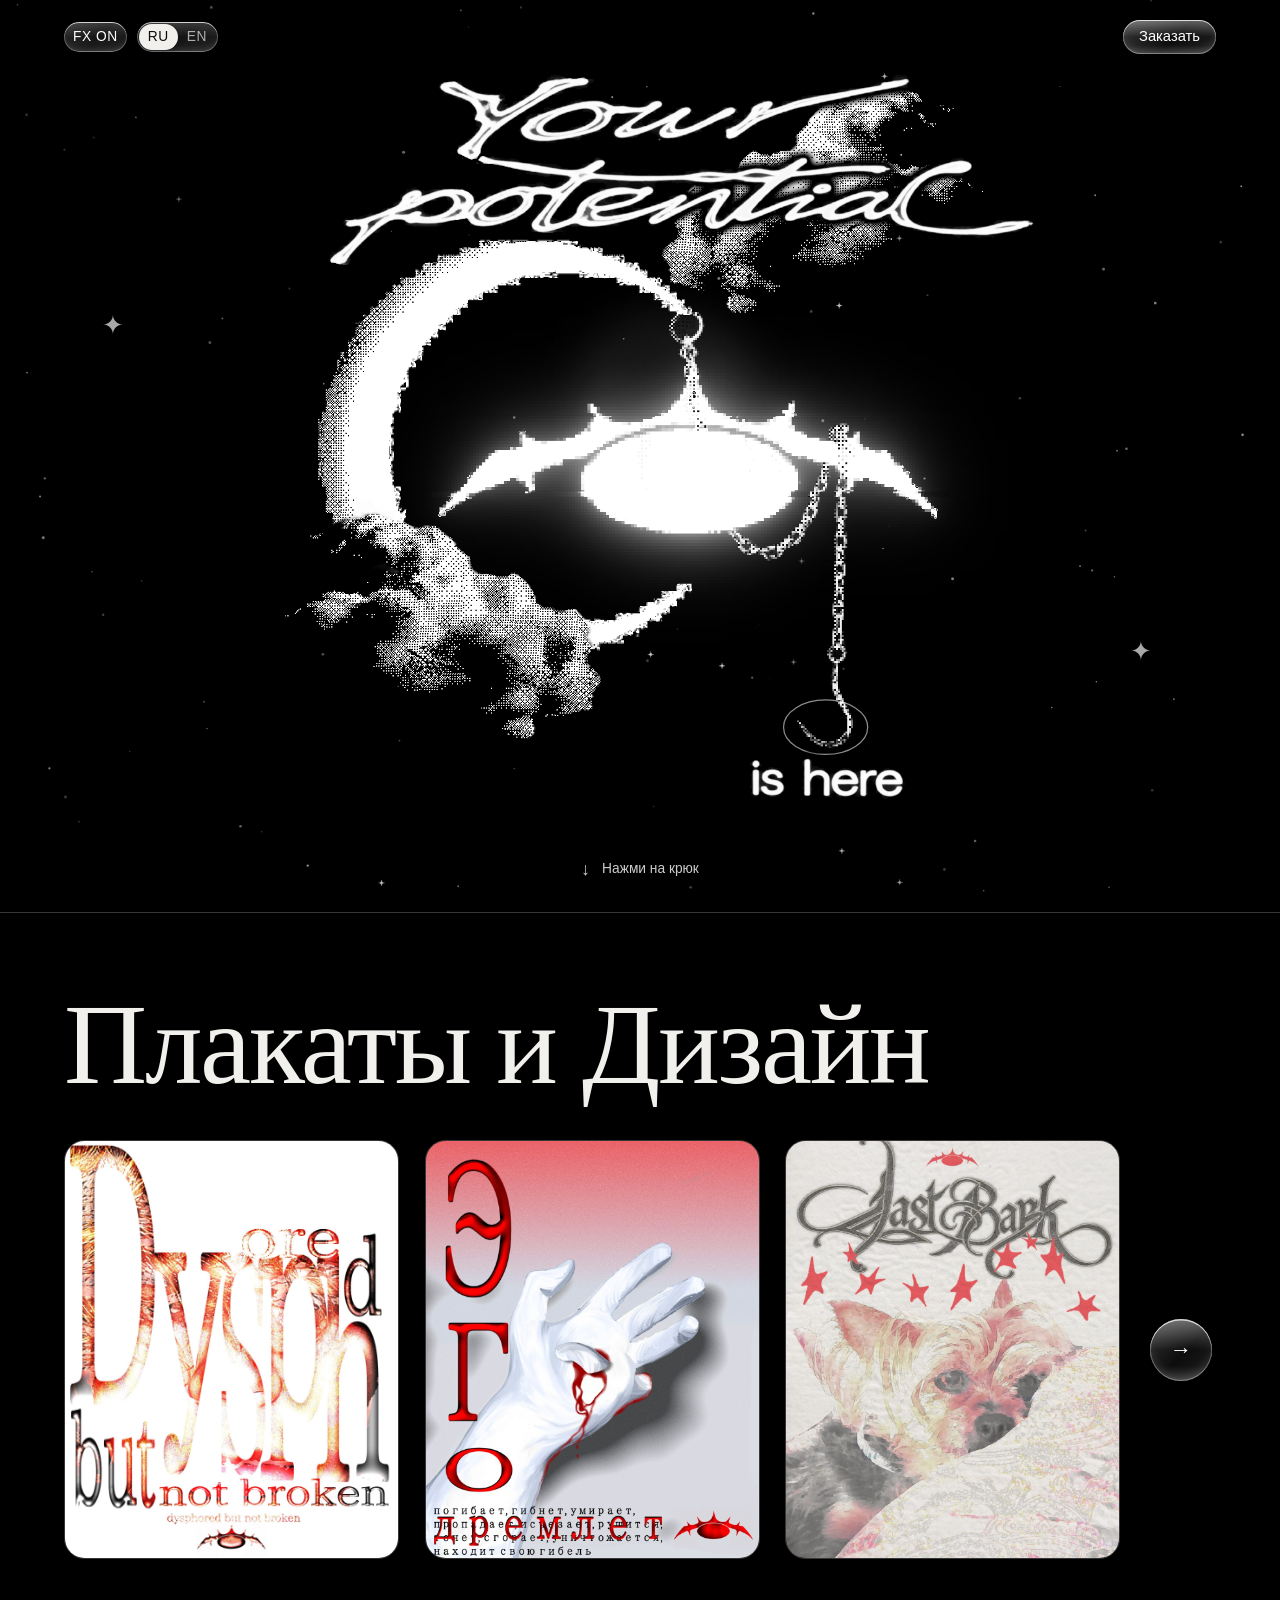
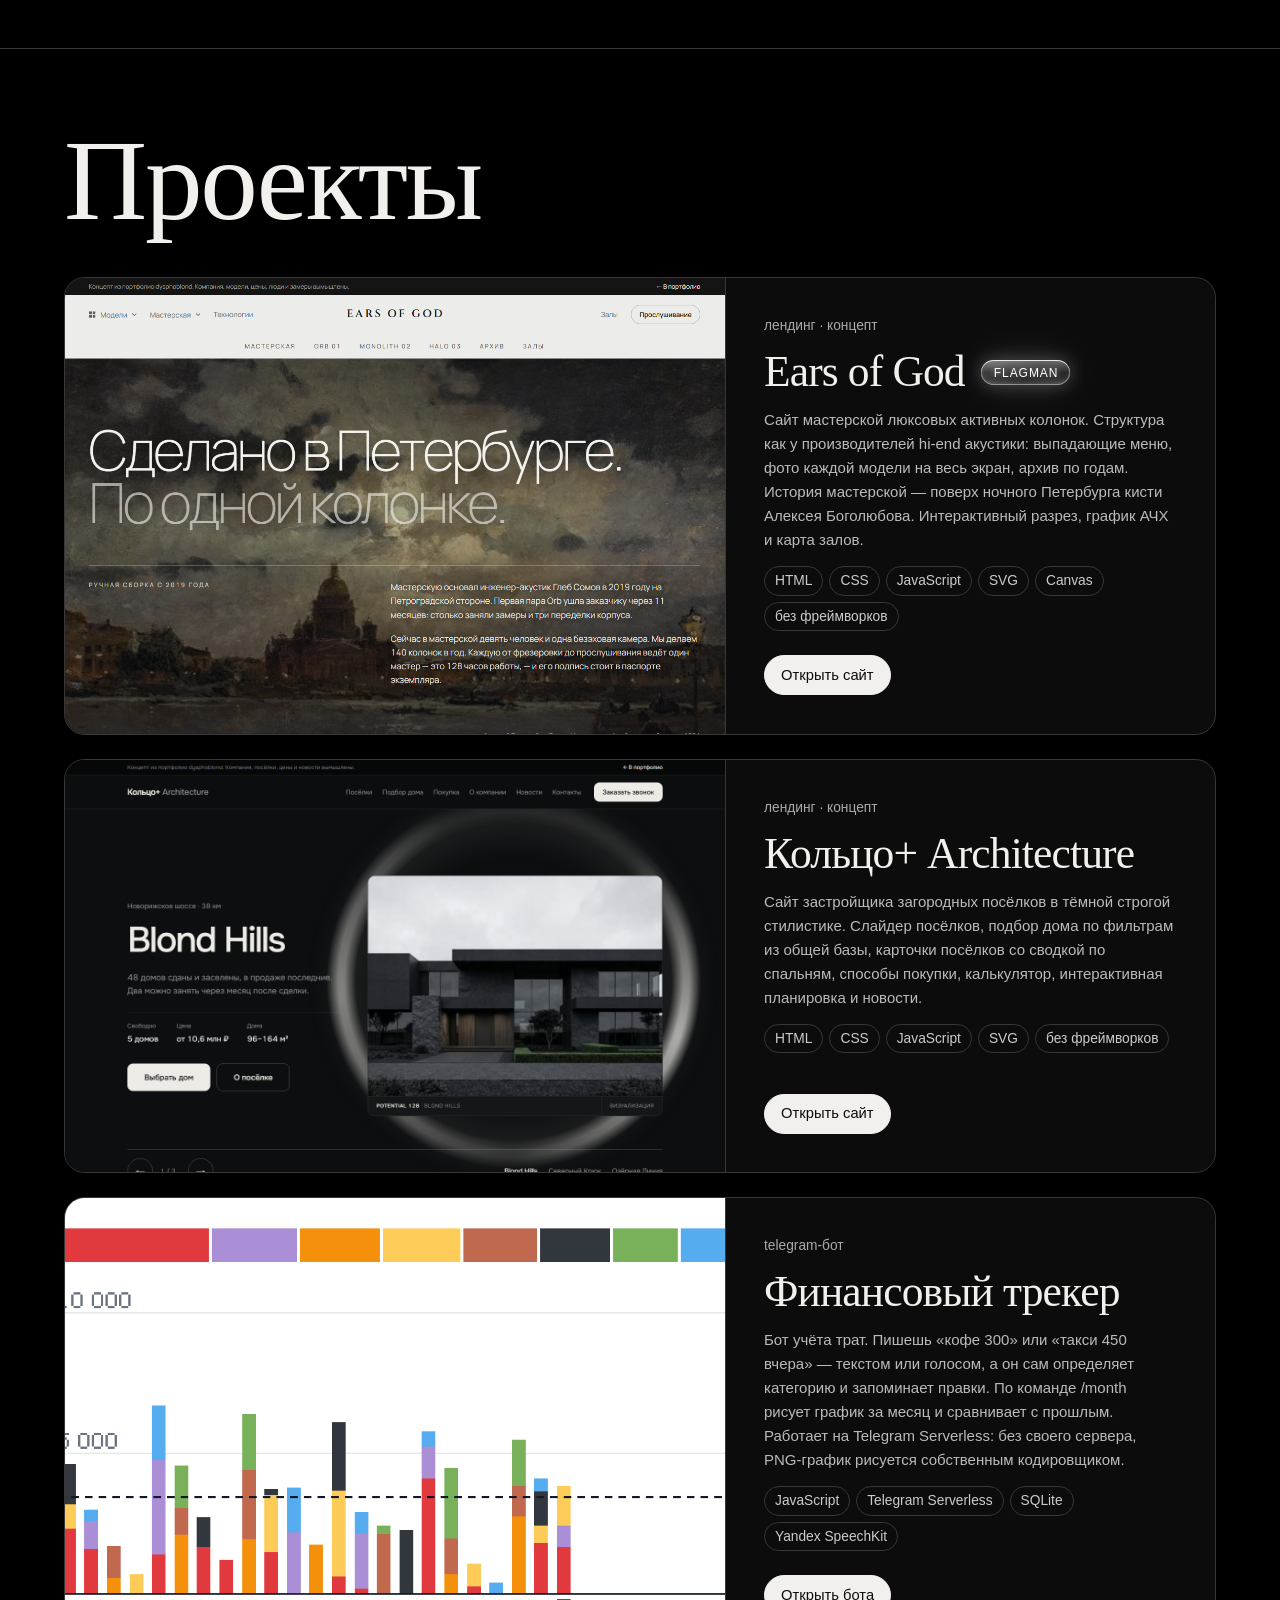
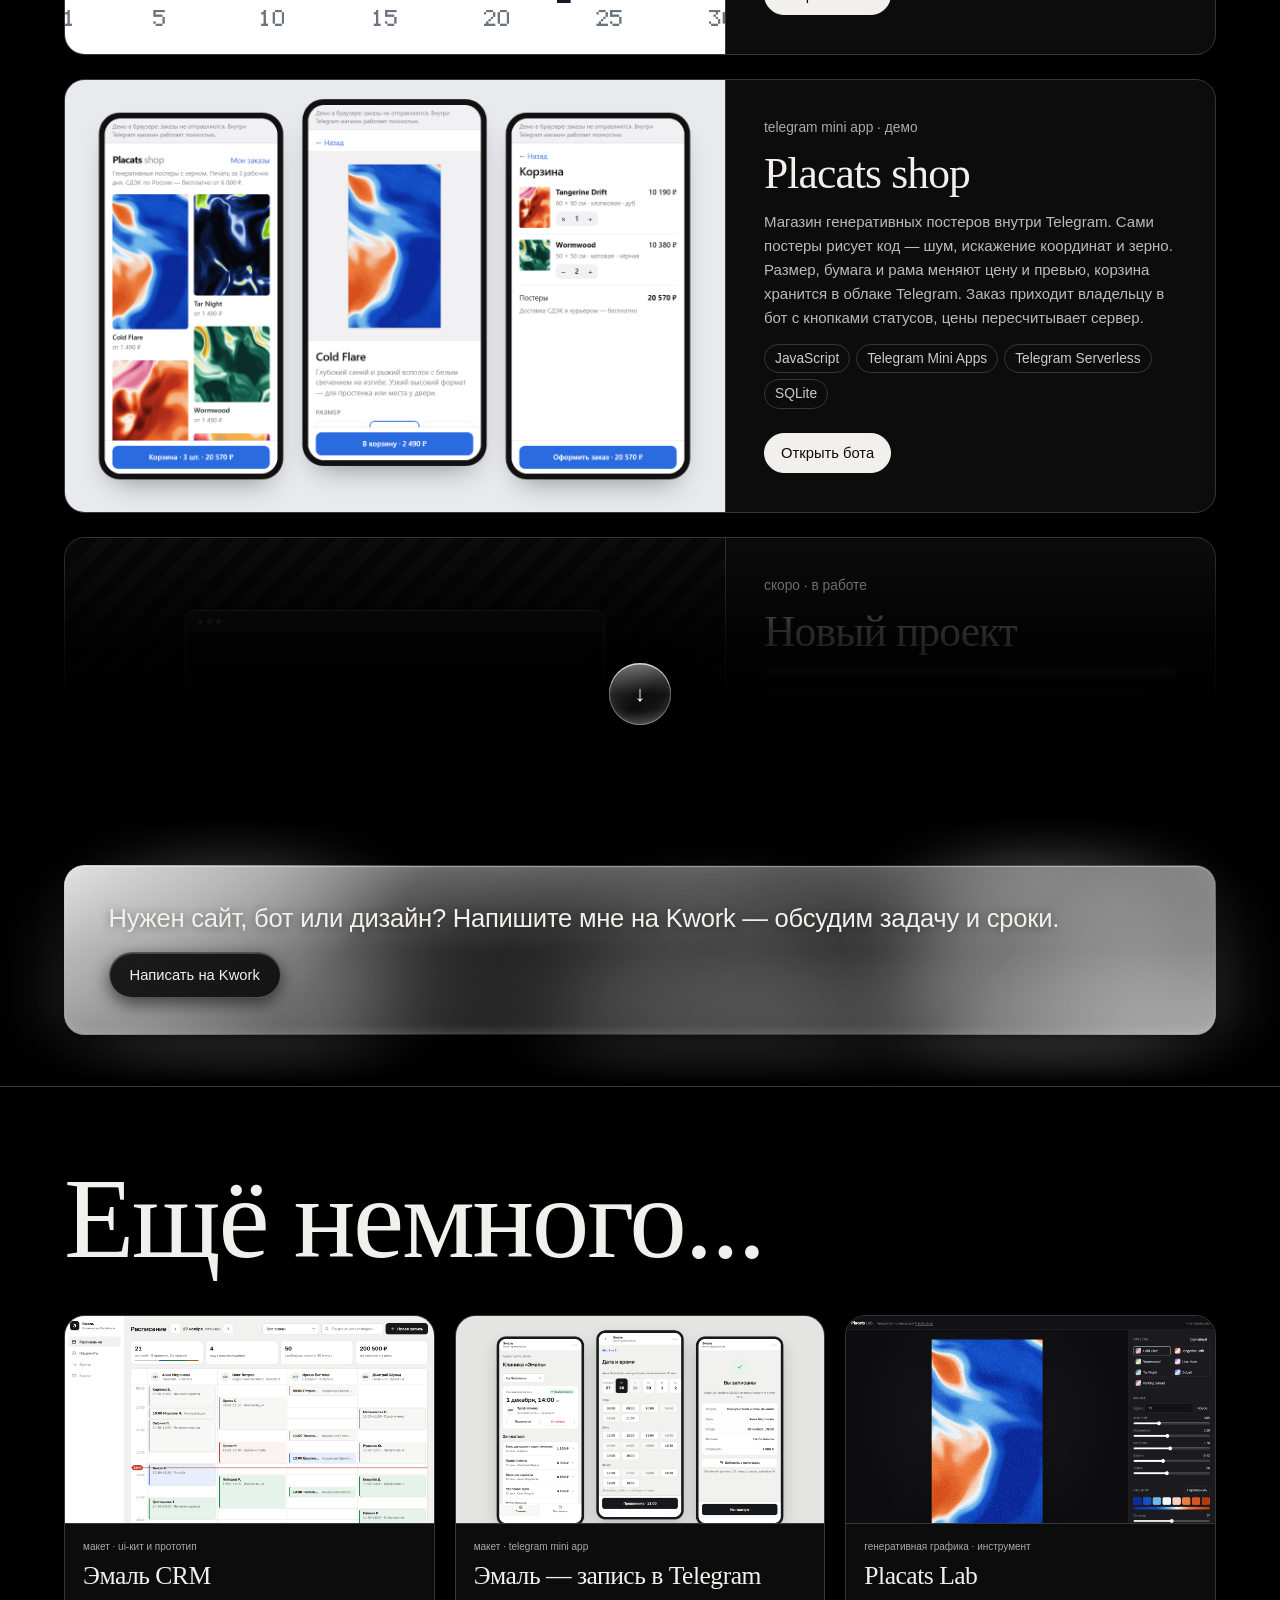
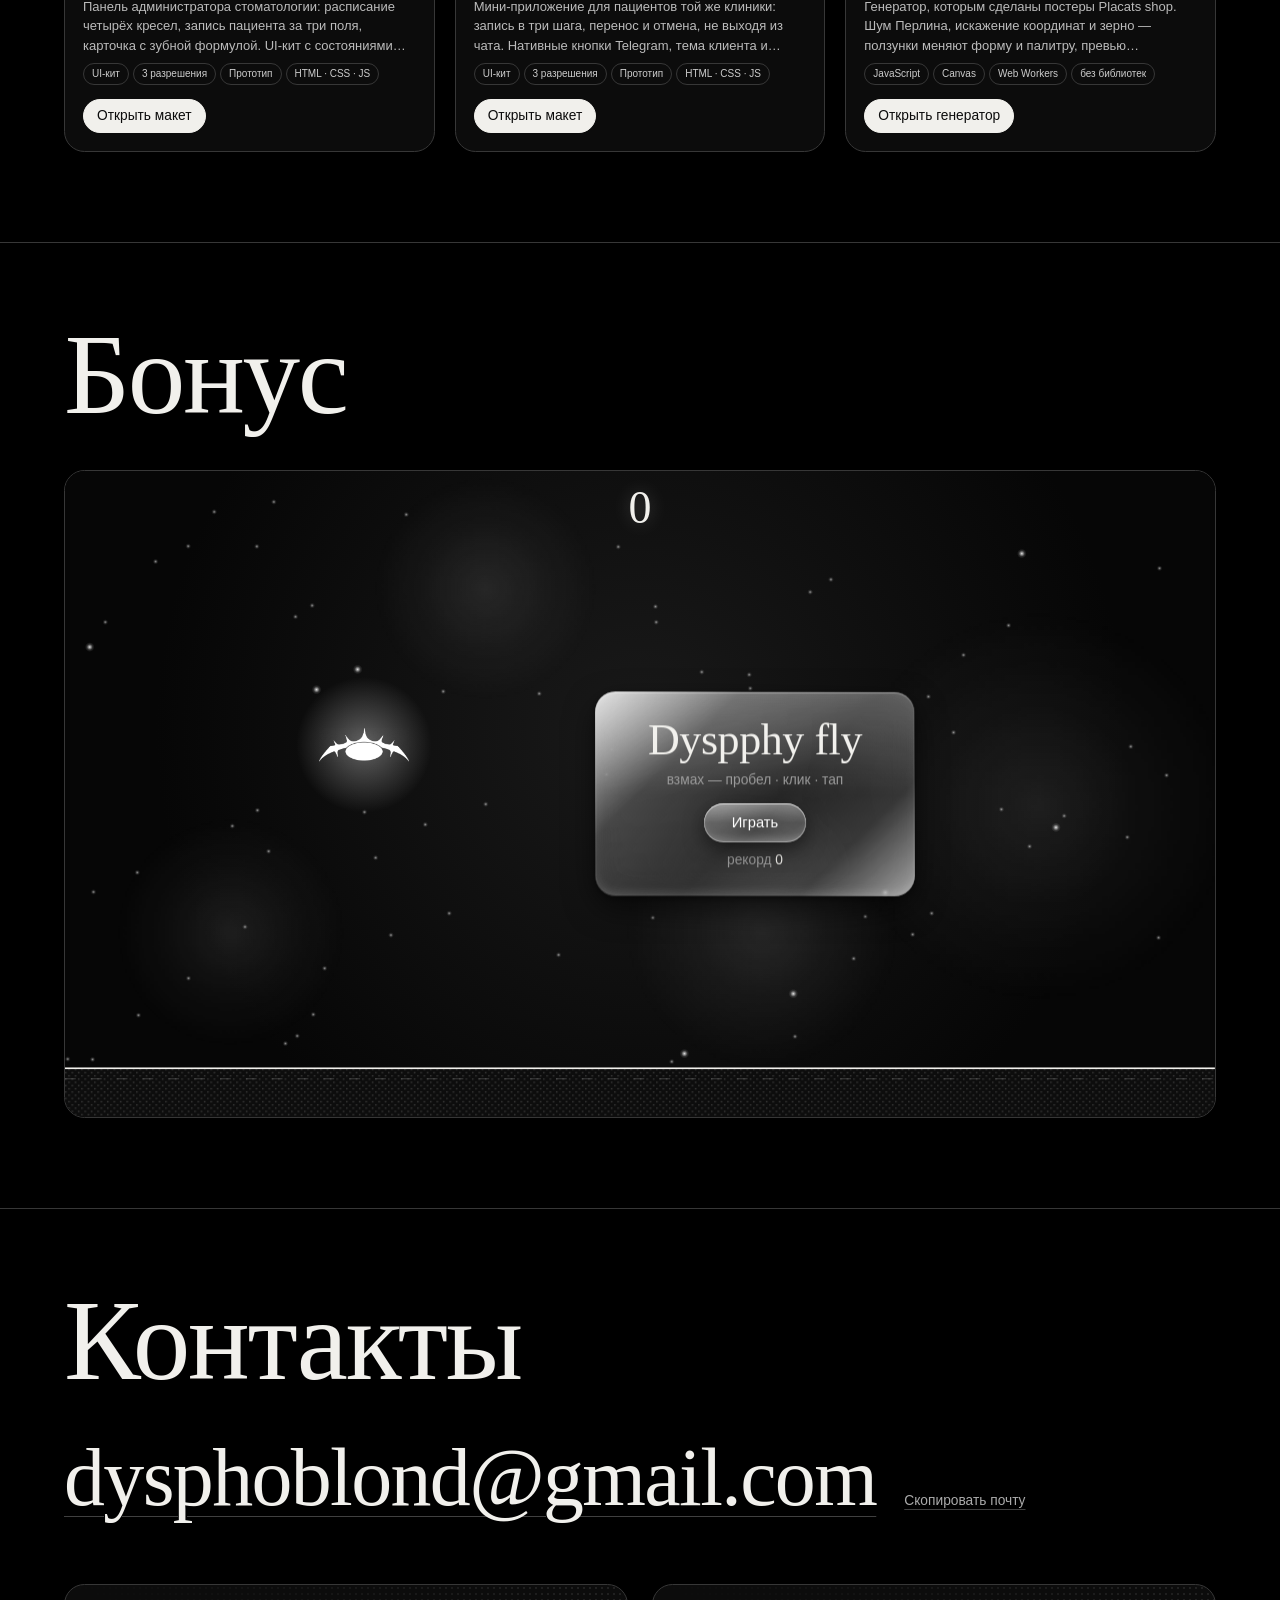
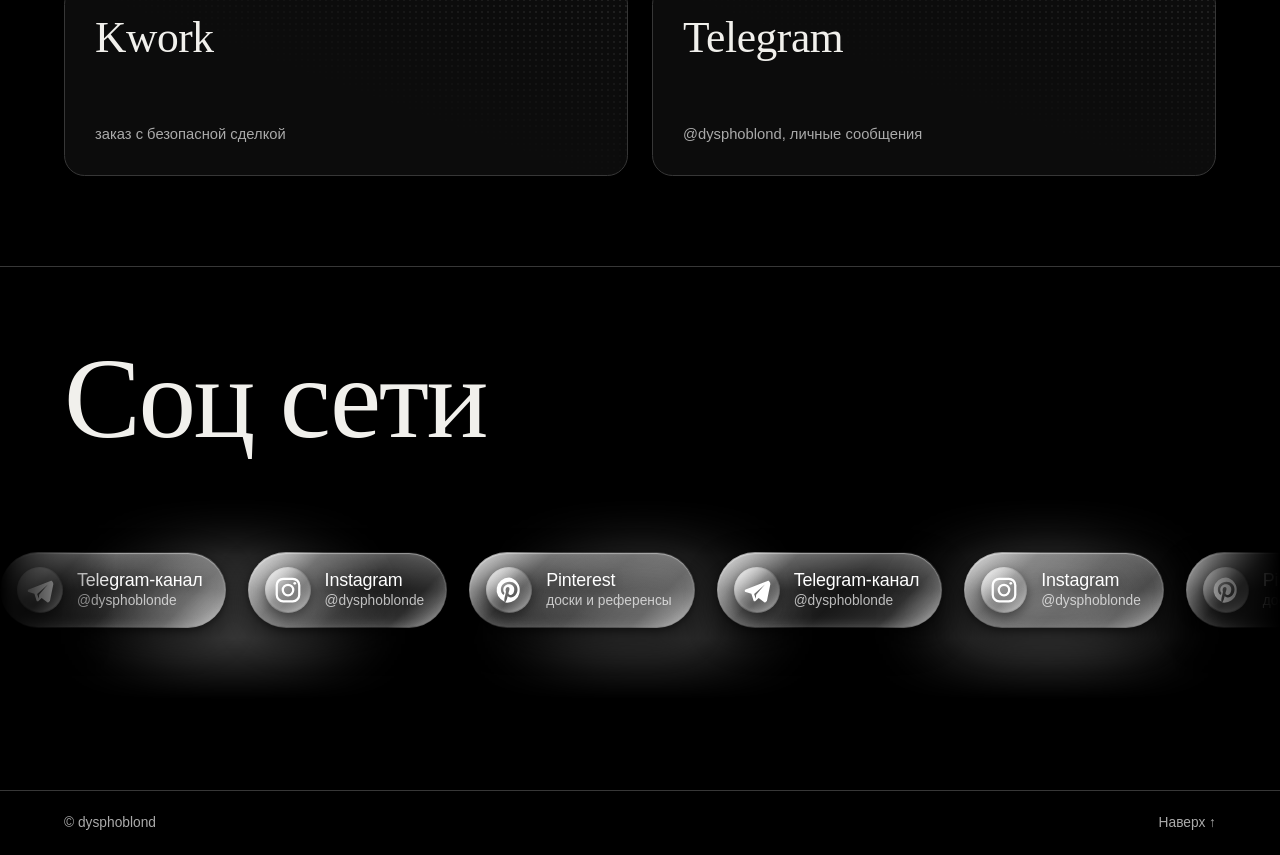
==== commit 577089fe: "Portfolio polish: contacts, glass, game, typography, Emal mockups - Contacts: large email with copy " ====
--- a/index.html
+++ b/index.html
@@ -1,6 +1,6 @@
 <!doctype html>
 <html lang="ru">
-<head><meta charset="utf-8"><meta name="viewport" content="width=device-width,initial-scale=1"><meta name="theme-color" content="#000000"><title>Your Potential — портфолио</title><link rel="stylesheet" href="style.css?v=24"></head>
+<head><meta charset="utf-8"><meta name="viewport" content="width=device-width,initial-scale=1"><meta name="theme-color" content="#000000"><title>Your Potential — портфолио</title><link rel="stylesheet" href="style.css?v=36"></head>
 <body><div class="atmosphere" aria-hidden="true"><div class="aureole"></div><canvas id="dust"></canvas></div>
 <header class="topbar" id="topbar">
   <a class="topbar-logo" href="#top" aria-label="Наверх"><svg viewBox="0 356 1280 484" aria-hidden="true"><image href="complogo.png" width="1280" height="1280"/></svg></a>
@@ -11,7 +11,7 @@
 <main>
 <section id="top" class="hero" aria-labelledby="hero-title">
   <h1 id="hero-title" class="sr">Your Potential — портфолио разработки</h1>
-  <div class="edition"><button id="fx" aria-pressed="true" aria-label="Анимация">FX ON</button><div class="lang" role="group" aria-label="Язык"><button type="button" data-lang="ru" aria-pressed="true">RU</button><button type="button" data-lang="en" aria-pressed="false">EN</button></div><a class="order-button" href="#contacts"><span class="order-text">Заказать</span><span aria-hidden="true">↘</span></a></div>
+  <div class="edition"><button id="fx" aria-pressed="true" aria-label="Анимация">FX ON</button><div class="lang" role="group" aria-label="Язык"><button type="button" data-lang="ru" aria-pressed="true">RU</button><button type="button" data-lang="en" aria-pressed="false">EN</button></div><a class="order-button" href="#contacts"><span class="order-text">Заказать</span></a></div>
   <div class="poster-stage">
   <!-- Слой 0: живые пиксели (облака, растр, контур логотипа) — рисует pixels.js -->
   <canvas class="poster-pixels" aria-hidden="true"></canvas>
@@ -76,7 +76,7 @@
   <a class="hint" href="#design"><span>↓</span> <span class="hint-text">Нажми на крюк</span></a>
 </section>
 <section id="design" class="block" aria-labelledby="design-title" tabindex="-1">
-  <h2 id="design-title">Плакаты и Дизайн постов</h2>
+  <h2 id="design-title">Плакаты и Дизайн</h2>
   <!-- На главной — три постера и стрелка в галерею (gallery.html). data-colors — цвета фона просмотра -->
   <div class="design-preview">
     <div class="works works-three">
@@ -96,7 +96,7 @@
         <span class="work-more" aria-hidden="true">Рассмотреть побольше</span>
       </a>
     </div>
-    <a class="design-more" href="gallery.html" aria-label="Плакаты и Дизайн постов: галерея — все работы"><span class="design-more-arrow" aria-hidden="true">→</span></a>
+    <a class="design-more" href="gallery.html" aria-label="Плакаты и Дизайн: галерея — все работы"><span class="design-more-arrow" aria-hidden="true">→</span></a>
   </div>
 </section>
 <section id="projects" class="block" aria-labelledby="projects-title">
@@ -112,7 +112,7 @@
         <span class="project-text">Сайт мастерской люксовых активных колонок. Структура как у производителей hi-end акустики: выпадающие меню, фото каждой модели на весь экран, архив по годам. История мастерской — поверх ночного Петербурга кисти Алексея Боголюбова. Интерактивный разрез, график АЧХ и карта залов.</span>
         <span class="project-stack"><i>HTML</i><i>CSS</i><i>JavaScript</i><i>SVG</i><i>Canvas</i><i>без фреймворков</i></span>
         <div class="project-actions">
-          <a class="project-btn project-btn-main" href="projects/dysph-audio/index.html">Открыть сайт ↗</a>
+          <a class="project-btn project-btn-main" href="projects/dysph-audio/index.html">Открыть сайт</a>
         </div>
       </div>
     </div>
@@ -124,7 +124,7 @@
         <span class="project-text">Сайт застройщика загородных посёлков в тёмной строгой стилистике. Слайдер посёлков, подбор дома по фильтрам из общей базы, карточки посёлков со сводкой по спальням, способы покупки, калькулятор, интерактивная планировка и новости.</span>
         <span class="project-stack"><i>HTML</i><i>CSS</i><i>JavaScript</i><i>SVG</i><i>без фреймворков</i></span>
         <div class="project-actions">
-          <a class="project-btn project-btn-main" href="projects/dysph-house/index.html">Открыть сайт ↗</a>
+          <a class="project-btn project-btn-main" href="projects/dysph-house/index.html">Открыть сайт</a>
         </div>
       </div>
     </div>
@@ -136,7 +136,7 @@
         <span class="project-text">Бот учёта трат. Пишешь «кофе 300» или «такси 450 вчера» — текстом или голосом, а он сам определяет категорию и запоминает правки. По команде /month рисует график за месяц и сравнивает с прошлым. Работает на Telegram Serverless: без своего сервера, PNG-график рисуется собственным кодировщиком.</span>
         <span class="project-stack"><i>JavaScript</i><i>Telegram Serverless</i><i>SQLite</i><i>Yandex SpeechKit</i></span>
         <div class="project-actions">
-          <a class="project-btn project-btn-main" href="https://t.me/financialtrackerTEST_bot" target="_blank" rel="noopener">Открыть бота ↗</a>
+          <a class="project-btn project-btn-main" href="https://t.me/financialtrackerTEST_bot" target="_blank" rel="noopener">Открыть бота</a>
         </div>
       </div>
     </div>
@@ -148,7 +148,7 @@
         <span class="project-text">Магазин генеративных постеров внутри Telegram. Сами постеры рисует код — шум, искажение координат и зерно. Размер, бумага и рама меняют цену и превью, корзина хранится в облаке Telegram. Заказ приходит владельцу в бот с кнопками статусов, цены пересчитывает сервер.</span>
         <span class="project-stack"><i>JavaScript</i><i>Telegram Mini Apps</i><i>Telegram Serverless</i><i>SQLite</i></span>
         <div class="project-actions">
-          <a class="project-btn project-btn-main" href="https://t.me/placatsshopTEST_bot" target="_blank" rel="noopener">Открыть бота ↗</a>
+          <a class="project-btn project-btn-main" href="https://t.me/placatsshopTEST_bot" target="_blank" rel="noopener">Открыть бота</a>
         </div>
       </div>
     </div>
@@ -176,7 +176,7 @@
         <b class="project-title">Новый проект</b>
         <span class="mock-lines" aria-hidden="true"><i></i><i></i><i></i></span>
         <span class="project-stack" aria-hidden="true"><i class="mock-chip"></i><i class="mock-chip"></i><i class="mock-chip"></i></span>
-        <div class="project-actions"><span class="project-btn project-btn-main is-disabled" aria-disabled="true">Скоро ↗</span></div>
+        <div class="project-actions"><span class="project-btn project-btn-main is-disabled" aria-disabled="true">Скоро</span></div>
       </div>
     </div>
   </div>
@@ -186,7 +186,7 @@
   <div class="kwork-blobs" aria-hidden="true"><i></i><i></i><i></i></div>
   <div class="kwork-glass">
     <p>Нужен сайт, бот или дизайн? Напишите мне на Kwork — обсудим задачу и сроки.</p>
-    <a class="kwork-button" href="https://kwork.ru/user/dysphoblond" target="_blank" rel="noopener">Написать на Kwork ↗</a>
+    <a class="kwork-button" href="https://kwork.ru/user/dysphoblond" target="_blank" rel="noopener">Написать на Kwork</a>
   </div>
 </aside>
 <section id="more" class="block" aria-labelledby="more-title">
@@ -194,6 +194,30 @@
   <!-- Эксперименты и инструменты, которые не уместились в «Проекты». Компактная сетка: новые карточки встают в ряд -->
   <div class="projects projects-compact">
     <div class="project project-split">
+      <a class="project-shot" href="projects/emal-crm/index.html" tabindex="-1" aria-hidden="true"><img src="projects/emal-crm/preview.png?v=1" alt="" width="1440" height="900" loading="lazy"></a>
+      <div class="project-info">
+        <small>Макет · UI-кит и прототип</small>
+        <b class="project-title">Эмаль CRM</b>
+        <span class="project-text">Панель администратора стоматологии: расписание четырёх кресел, запись пациента за три поля, карточка с зубной формулой. UI-кит с состояниями кнопок и полей, экраны 1440, 834 и 390, кликабельный прототип с модальными окнами и выпадающими списками.</span>
+        <span class="project-stack"><i>UI-кит</i><i>3 разрешения</i><i>Прототип</i><i>HTML · CSS · JS</i></span>
+        <div class="project-actions">
+          <a class="project-btn project-btn-main" href="projects/emal-crm/index.html">Открыть макет</a>
+        </div>
+      </div>
+    </div>
+    <div class="project project-split">
+      <a class="project-shot" href="projects/emal-app/index.html" tabindex="-1" aria-hidden="true"><img src="projects/emal-app/preview.png?v=1" alt="" width="1440" height="900" loading="lazy"></a>
+      <div class="project-info">
+        <small>Макет · Telegram Mini App</small>
+        <b class="project-title">Эмаль — запись в Telegram</b>
+        <span class="project-text">Мини-приложение для пациентов той же клиники: запись в три шага, перенос и отмена, не выходя из чата. Нативные кнопки Telegram, тема клиента и виброотклик. UI-кит, экраны 360, 390 и 768, прототип с переходами и нижней шторкой.</span>
+        <span class="project-stack"><i>UI-кит</i><i>3 разрешения</i><i>Прототип</i><i>HTML · CSS · JS</i></span>
+        <div class="project-actions">
+          <a class="project-btn project-btn-main" href="projects/emal-app/index.html">Открыть макет</a>
+        </div>
+      </div>
+    </div>
+    <div class="project project-split">
       <a class="project-shot" href="projects/placats-lab/index.html" tabindex="-1" aria-hidden="true"><img src="projects/placats-lab/preview.png" alt="" width="1440" height="900" loading="lazy"></a>
       <div class="project-info">
         <small>Генеративная графика · инструмент</small>
@@ -201,7 +225,7 @@
         <span class="project-text">Генератор, которым сделаны постеры Placats shop. Шум Перлина, искажение координат и зерно — ползунки меняют форму и палитру, превью перерисовывается сразу. Готовый постер скачивается в PNG до 4800 px, а параметры хранятся в ссылке.</span>
         <span class="project-stack"><i>JavaScript</i><i>Canvas</i><i>Web Workers</i><i>без библиотек</i></span>
         <div class="project-actions">
-          <a class="project-btn project-btn-main" href="projects/placats-lab/index.html">Открыть генератор ↗</a>
+          <a class="project-btn project-btn-main" href="projects/placats-lab/index.html">Открыть генератор</a>
         </div>
       </div>
     </div>
@@ -210,40 +234,32 @@
 <section id="bonus" class="block" aria-labelledby="bonus-title">
   <h2 id="bonus-title">Бонус</h2>
   <!-- Игра «dyspphy fly» — рисует game.js -->
-  <div class="game" tabindex="0" role="application" aria-label="Мини-игра dyspphy fly. Пробел, клик или касание — взмах">
+  <div class="game" tabindex="0" role="application" aria-label="Мини-игра dyspphy fly. Кнопка «Играть» начинает игру, пробел, клик или касание — взмах">
     <canvas class="game-canvas" aria-hidden="true"></canvas>
     <div class="game-score" aria-hidden="true">0</div>
     <div class="game-panel" aria-live="polite">
       <p class="game-title">Dyspphy fly</p>
-      <p class="game-text">Нажми, чтобы начать</p>
-      <p class="game-hint">пробел · клик · тап</p>
+      <p class="game-text"></p>
+      <p class="game-hint">взмах — пробел · клик · тап</p>
+      <button class="game-start" type="button">Играть</button>
       <p class="game-best"><span class="game-best-label">рекорд</span> <b class="game-best-value">0</b></p>
     </div>
   </div>
 </section>
 <section id="contacts" class="block" aria-labelledby="contacts-title">
   <h2 id="contacts-title">Контакты</h2>
-  <!-- Плитки наклоняются за курсором (contacts.js) -->
-  <ul class="tiles">
-    <li class="tile">
-      <svg viewBox="0 0 24 24" aria-hidden="true" class="line"><rect x="2.5" y="5" width="19" height="14" rx="2.5"/><path d="m3.5 6.5 8.5 7 8.5-7"/></svg>
-      <small>Почта</small>
-      <a class="tile-link tile-mail" href="mailto:dysphoblond@gmail.com"><b>dysphoblond@gmail.com</b></a>
-      <span class="tile-foot"><span>написать письмо ↗</span><button class="tile-copy" type="button" data-copy="dysphoblond@gmail.com">копировать</button></span>
-    </li>
-    <li class="tile">
-      <svg viewBox="0 0 24 24" aria-hidden="true" class="line"><rect x="3" y="7" width="18" height="13" rx="2.5"/><path d="M8.5 7V5.5A1.5 1.5 0 0 1 10 4h4a1.5 1.5 0 0 1 1.5 1.5V7M3 12.5h18M10.5 12.5v2h3v-2"/></svg>
-      <small>Kwork</small>
-      <a class="tile-link" href="https://kwork.ru/user/dysphoblond" target="_blank" rel="noopener"><b>Заказать на Kwork</b></a>
-      <span class="tile-foot"><span>безопасная сделка ↗</span></span>
-    </li>
-    <li class="tile">
-      <svg viewBox="0 0 24 24" aria-hidden="true"><path d="M21.4 4.3 2.9 11.5c-1 .4-1 1.8.1 2.1l4.5 1.4 1.7 5.4c.2.7 1.1.9 1.6.4l2.5-2.4 4.8 3.5c.6.5 1.5.1 1.7-.6L23 5.8c.2-1-.7-1.8-1.6-1.5Zm-11.7 10.8 8.6-7.6-7 8.3-.3 3.2-1.3-3.9Z"/></svg>
-      <small>Telegram</small>
-      <a class="tile-link" href="https://t.me/dysphoblond" target="_blank" rel="noopener"><b>Написать в личку</b></a>
-      <span class="tile-foot"><span>@dysphoblond ↗</span></span>
-    </li>
-  </ul>
+  <!-- Контакты: почта крупно, под ней две карточки каналов. Без иконок и плашек -->
+  <div class="reach">
+    <div class="reach-mail">
+      <a href="mailto:dysphoblond@gmail.com">dysphoblond@gmail.com</a>
+      <button class="reach-copy" type="button" data-copy="dysphoblond@gmail.com">Скопировать почту</button>
+    </div>
+    <!-- Kwork и Telegram — карточки, которые «проваливаются» под курсором (contacts.js) -->
+    <div class="reach-cards">
+      <a class="reach-card" href="https://kwork.ru/user/dysphoblond" target="_blank" rel="noopener"><b>Kwork</b><span>заказ с безопасной сделкой</span></a>
+      <a class="reach-card" href="https://t.me/dysphoblond" target="_blank" rel="noopener"><b>Telegram</b><span>@dysphoblond, личные сообщения</span></a>
+    </div>
+  </div>
 </section>
 <section id="socials" class="block" aria-labelledby="socials-title">
   <h2 id="socials-title">Соц сети</h2>
@@ -251,13 +267,13 @@
   <div class="socials-stage">
     <div class="socials-blobs" aria-hidden="true"><i></i><i></i><i></i></div>
     <ul class="socials-row">
-      <li><a class="glass" href="https://t.me/dysphoblonde" target="_blank" rel="noopener"><svg viewBox="0 0 24 24" aria-hidden="true"><path d="M21.4 4.3 2.9 11.5c-1 .4-1 1.8.1 2.1l4.5 1.4 1.7 5.4c.2.7 1.1.9 1.6.4l2.5-2.4 4.8 3.5c.6.5 1.5.1 1.7-.6L23 5.8c.2-1-.7-1.8-1.6-1.5Zm-11.7 10.8 8.6-7.6-7 8.3-.3 3.2-1.3-3.9Z"/></svg><span><b>Telegram-канал</b><small>@dysphoblonde</small></span><em aria-hidden="true">↗</em></a></li>
-      <li><a class="glass" href="https://www.instagram.com/dysphoblonde/" target="_blank" rel="noopener"><svg viewBox="0 0 24 24" aria-hidden="true" class="stroke"><rect x="3" y="3" width="18" height="18" rx="5.2"/><circle cx="12" cy="12" r="4.2"/><circle cx="17.4" cy="6.6" r="1.1" class="dot"/></svg><span><b>Instagram</b><small>@dysphoblonde</small></span><em aria-hidden="true">↗</em></a></li>
-      <li><a class="glass" href="https://pin.it/6AhCECj4q" target="_blank" rel="noopener"><svg viewBox="0 0 24 24" aria-hidden="true"><path d="M12 2a10 10 0 0 0-3.6 19.3c-.1-.8-.2-2 0-2.9l1.2-5s-.3-.6-.3-1.5c0-1.4.8-2.4 1.8-2.4.9 0 1.3.6 1.3 1.4 0 .9-.5 2.1-.8 3.3-.2 1 .5 1.8 1.5 1.8 1.8 0 3.1-1.9 3.1-4.6 0-2.4-1.7-4.1-4.2-4.1-2.9 0-4.6 2.2-4.6 4.4 0 .9.3 1.8.8 2.3l.1.3-.3 1.2c0 .2-.2.3-.4.2-1.3-.6-2.1-2.5-2.1-4 0-3.3 2.4-6.3 6.9-6.3 3.6 0 6.4 2.6 6.4 6 0 3.6-2.3 6.5-5.4 6.5-1.1 0-2.1-.6-2.4-1.2l-.7 2.5c-.2.9-.9 2.1-1.3 2.8A10 10 0 1 0 12 2Z"/></svg><span><b>Pinterest</b><small>доски и референсы</small></span><em aria-hidden="true">↗</em></a></li>
+      <li><a class="glass" href="https://t.me/dysphoblonde" target="_blank" rel="noopener"><svg viewBox="0 0 24 24" aria-hidden="true"><path d="M21.4 4.3 2.9 11.5c-1 .4-1 1.8.1 2.1l4.5 1.4 1.7 5.4c.2.7 1.1.9 1.6.4l2.5-2.4 4.8 3.5c.6.5 1.5.1 1.7-.6L23 5.8c.2-1-.7-1.8-1.6-1.5Zm-11.7 10.8 8.6-7.6-7 8.3-.3 3.2-1.3-3.9Z"/></svg><span><b>Telegram-канал</b><small>@dysphoblonde</small></span></a></li>
+      <li><a class="glass" href="https://www.instagram.com/dysphoblonde/" target="_blank" rel="noopener"><svg viewBox="0 0 24 24" aria-hidden="true" class="stroke"><rect x="3" y="3" width="18" height="18" rx="5.2"/><circle cx="12" cy="12" r="4.2"/><circle cx="17.4" cy="6.6" r="1.1" class="dot"/></svg><span><b>Instagram</b><small>@dysphoblonde</small></span></a></li>
+      <li><a class="glass" href="https://pin.it/6AhCECj4q" target="_blank" rel="noopener"><svg viewBox="0 0 24 24" aria-hidden="true"><path d="M12 2a10 10 0 0 0-3.6 19.3c-.1-.8-.2-2 0-2.9l1.2-5s-.3-.6-.3-1.5c0-1.4.8-2.4 1.8-2.4.9 0 1.3.6 1.3 1.4 0 .9-.5 2.1-.8 3.3-.2 1 .5 1.8 1.5 1.8 1.8 0 3.1-1.9 3.1-4.6 0-2.4-1.7-4.1-4.2-4.1-2.9 0-4.6 2.2-4.6 4.4 0 .9.3 1.8.8 2.3l.1.3-.3 1.2c0 .2-.2.3-.4.2-1.3-.6-2.1-2.5-2.1-4 0-3.3 2.4-6.3 6.9-6.3 3.6 0 6.4 2.6 6.4 6 0 3.6-2.3 6.5-5.4 6.5-1.1 0-2.1-.6-2.4-1.2l-.7 2.5c-.2.9-.9 2.1-1.3 2.8A10 10 0 1 0 12 2Z"/></svg><span><b>Pinterest</b><small>доски и референсы</small></span></a></li>
     </ul>
   </div>
 </section>
-</main><footer><span>© dysphoblond</span><a href="#top">НАВЕРХ ↑</a></footer>
+</main><footer><span>© dysphoblond</span><a href="#top">Наверх ↑</a></footer>
 <dialog id="work-viewer" class="viewer" aria-label="Просмотр работы">
   <div class="viewer-bg" aria-hidden="true"><i class="flow flow-x"></i><i class="flow flow-y"></i><i class="viewer-shade"></i></div>
   <figure class="viewer-figure"><img alt=""></figure>
@@ -265,4 +281,4 @@
   <button class="viewer-nav viewer-prev" aria-label="Предыдущая работа">←</button>
   <button class="viewer-nav viewer-next" aria-label="Следующая работа">→</button>
 </dialog>
-<script src="i18n.js?v=15"></script><script src="sections.js?v=4"></script><script src="design.js"></script><script src="atmosphere.js"></script><script src="pixels.js?v=3"></script><script src="words.js"></script><script src="nav.js?v=4"></script><script src="game.js"></script><script src="contacts.js"></script></body></html>
+<script src="i18n.js?v=18"></script><script src="sections.js?v=4"></script><script src="design.js"></script><script src="atmosphere.js"></script><script src="pixels.js?v=3"></script><script src="words.js"></script><script src="nav.js?v=5"></script><script src="game.js?v=3"></script><script src="contacts.js?v=3"></script></body></html>
--- a/style.css
+++ b/style.css
@@ -212,7 +212,9 @@
 .works-three .work img{aspect-ratio:4/5;object-fit:cover;object-position:center}
 /* Обводка крюка при наведении пульсирует: дышит размером и яркостью */
 .ring{transform-box:fill-box;transform-origin:center}
-@media(prefers-reduced-motion:no-preference){.hook:hover .ring,.hook:focus-visible .ring{animation:ring-pulse 1.3s ease-in-out infinite}@keyframes ring-pulse{0%,100%{opacity:.35;transform:scale(.9);stroke-width:1.5}50%{opacity:.95;transform:scale(1.08);stroke-width:3}}}
+/* Обводка крюка видна всегда и постоянно мигает, при наведении — ярче и чаще. Без анимации остаётся ровной */
+.ring{opacity:.55}.hook:hover .ring,.hook:focus-visible .ring{opacity:.85}
+@media(prefers-reduced-motion:no-preference){.ring{animation:ring-pulse 1.6s ease-in-out infinite}.hook:hover .ring,.hook:focus-visible .ring{animation-duration:.9s}@keyframes ring-pulse{0%,100%{opacity:.2;transform:scale(.9);stroke-width:1.5}50%{opacity:.95;transform:scale(1.08);stroke-width:3}}}
 
 /* Световой миг логотипа при нажатии на крюк (nav.js): вспышка от лампы по крыльям, постер на мгновение ярче */
 .logo-flash{opacity:0;mix-blend-mode:screen}
@@ -225,3 +227,135 @@
 @keyframes flash-grow{0%{transform:scale(.55)}100%{transform:scale(1.3)}}
 @keyframes flash-core{0%{transform:scale(.7)}20%{transform:scale(1.15)}100%{transform:scale(.9)}}
 @keyframes stage-flash{0%,100%{filter:none}14%{filter:brightness(1.4) contrast(1.06)}}
+
+/* Кнопка старта и рестарта мини-игры — жидкое стекло, как остальные кнопки */
+.game-start{position:relative;isolation:isolate;margin-top:6px;padding:11px 26px 10px;overflow:hidden;border:0;border-radius:999px;color:#fff;font:12px/1.2 ui-monospace,monospace;letter-spacing:.16em;text-transform:uppercase;cursor:pointer;pointer-events:auto;touch-action:manipulation;-webkit-tap-highlight-color:transparent;background:linear-gradient(135deg,#ffffff3d,#ffffff0f 55%,#ffffff24);-webkit-backdrop-filter:blur(12px) saturate(150%);backdrop-filter:blur(12px) saturate(150%);box-shadow:inset 0 1px 0 #ffffffd9,inset 0 -1px 0 #ffffff2e,inset 0 0 0 1px #ffffff47,0 8px 22px #00000080;transition:transform .4s cubic-bezier(.3,1.6,.45,1),background .3s,color .3s}
+.game-start::before{content:'';position:absolute;left:14%;right:14%;top:1px;height:46%;z-index:-1;border-radius:999px 999px 50% 50%/12px 12px 100% 100%;background:linear-gradient(#ffffff59,#fff0)}
+.game-start:hover,.game-start:focus-visible{transform:translateY(-2px) scale(1.05);background:#f1f0ec;color:#0c0c0c}
+.game-start:active{transform:scale(.96);transition-duration:.1s}
+.game-start:focus-visible{outline:2px solid #fff;outline-offset:3px}
+.game{cursor:default}.game.is-playing{cursor:pointer}
+
+/* Жидкое стекло на маленьких кнопках, одним правилом.
+   Блик теперь повторяет форму кнопки целиком (раньше был прямоугольник с жёсткими краями сверху).
+   Добавлен отсвет снизу, как у преломления в линзе. Блик скруглён сам, поэтому и на iOS углы не торчат */
+.nav-pill::after,.flagman::before,.order-button::before,.game-start::before,.projects-toggle::before,.design-more-arrow::before{inset:1px;left:1px;right:1px;top:1px;height:auto;border-radius:inherit;background:linear-gradient(180deg,#ffffff57 0%,#ffffff1a 34%,#fff0 50%,#fff0 76%,#ffffff17 100%)}
+.nav-pill{box-shadow:inset 0 1px 0 #ffffffb3,inset 0 -1px 0 #ffffff2e,inset 0 0 0 1px #ffffff38,inset 0 -7px 12px -9px #ffffff59,0 4px 14px #00000080}
+.order-button,.game-start{box-shadow:inset 0 1px 0 #ffffffcc,inset 0 -1px 0 #ffffff2e,inset 0 0 0 1px #ffffff42,inset 0 -8px 14px -10px #ffffff66,0 6px 20px #00000080}
+.projects-toggle,.design-more-arrow{box-shadow:inset 0 1.5px 0 #ffffffbf,inset 0 -1px 0 #ffffff2e,inset 0 0 0 1px #ffffff42,inset 0 -10px 16px -12px #ffffff66,0 10px 30px #000000b3}
+/* FLAGMAN: не сжимается и не переносится, буквы по центру с учётом разрядки */
+.flagman{flex:none;white-space:nowrap;padding:7px calc(14px - .22em) 6px 14px;box-shadow:inset 0 1px 0 #ffffffd9,inset 0 -1px 0 #ffffff33,inset 0 0 0 1px #ffffff4d,inset 0 -6px 10px -8px #ffffff73,0 0 18px #ffffff40,0 0 42px #ffffff1f}
+@media(prefers-reduced-motion:no-preference){.flagman{animation:flagman-glow-2 3.4s ease-in-out infinite alternate}
+@keyframes flagman-glow-2{from{box-shadow:inset 0 1px 0 #ffffffd9,inset 0 -1px 0 #ffffff33,inset 0 0 0 1px #ffffff4d,inset 0 -6px 10px -8px #ffffff73,0 0 12px #ffffff2e,0 0 28px #ffffff12}to{box-shadow:inset 0 1px 0 #ffffffd9,inset 0 -1px 0 #ffffff33,inset 0 0 0 1px #ffffff4d,inset 0 -6px 10px -8px #ffffff73,0 0 22px #ffffff52,0 0 48px #ffffff26}}}
+/* FX ON всегда в одну строку */
+#fx,.lang button,.order-button{white-space:nowrap}
+/* FX и RU / EN — то же стекло, что у «Заказать» */
+#fx,.lang{position:relative;border:0;color:#fff;background:linear-gradient(180deg,#ffffff33 0%,#ffffff0d 50%,#ffffff17 100%),linear-gradient(135deg,#ffffff1f,#ffffff08 55%,#ffffff12);-webkit-backdrop-filter:blur(12px) saturate(150%);backdrop-filter:blur(12px) saturate(150%);box-shadow:inset 0 1px 0 #ffffffb3,inset 0 -1px 0 #ffffff26,inset 0 0 0 1px #ffffff38,inset 0 -6px 10px -8px #ffffff59,0 4px 14px #00000080}
+#fx{border-radius:999px;cursor:pointer;transition:transform .4s cubic-bezier(.3,1.6,.45,1),background .3s,color .3s}
+#fx:hover,#fx:focus-visible{transform:translateY(-1px) scale(1.04)}
+#fx[aria-pressed="false"]{color:#ffffff99}
+.lang{border-radius:999px}
+.lang button{color:#ffffffa6}
+.lang button[aria-pressed="true"]{box-shadow:0 1px 6px #00000059}
+/* Телефоны (iOS, Android): после тапа :hover «залипает». Для сенсорных экранов кнопки остаются в обычном виде, отклик — через :active */
+@media(hover:none){
+.order-button:hover{transform:none;background:linear-gradient(135deg,#ffffff38,#ffffff0d 55%,#ffffff1f);color:#fff}
+.game-start:hover{transform:none;background:linear-gradient(135deg,#ffffff3d,#ffffff0f 55%,#ffffff24);color:#fff}
+#fx:hover{transform:none}
+.projects-toggle:hover{transform:none;background:linear-gradient(135deg,#ffffff38,#ffffff0d 55%,#ffffff1f);color:#fff}
+.design-more:hover .design-more-arrow{transform:none;background:linear-gradient(135deg,#ffffff38,#ffffff0d 55%,#ffffff1f);color:#fff}
+}
+
+/* Жидкое стекло v2 для больших пилюль и плашек (соцсети, плашка галереи, строка Kwork, панель игры).
+   Было: серая муть внутри от широких внутренних теней, пятно от блика под курсором и блик-«крышка» с жёсткими краями.
+   Стало: прозрачное тело, кромка-градиент (ярче сверху слева и снизу справа, как у линзы), блик по форме,
+   тонкий отсвет у нижнего края. Свет от курсора мягкий и появляется только при наведении */
+.glass,.kwork-glass,.game-panel{
+  border:1px solid transparent;
+  background:linear-gradient(180deg,#ffffff1c,#ffffff06 48%,#ffffff0d) padding-box,
+             linear-gradient(135deg,#ffffffd9 0%,#ffffff2e 28%,#ffffff0f 55%,#ffffff21 78%,#ffffff99 100%) border-box;
+  -webkit-backdrop-filter:blur(14px) saturate(160%) brightness(1.08);backdrop-filter:blur(14px) saturate(160%) brightness(1.08);
+  box-shadow:inset 0 1px 1px #ffffff66,inset 0 -10px 16px -14px #ffffff59,inset 0 0 14px #ffffff0d,0 12px 30px #0000008c,0 2px 6px #00000059}
+.glass::after,.kwork-glass::after,.game-panel::after{inset:0;left:0;right:0;top:0;height:auto;border-radius:inherit;background:linear-gradient(180deg,#ffffff33 0%,#ffffff0d 36%,#fff0 52%)}
+.glass::before,.kwork-glass::before{background:radial-gradient(circle 90px at var(--mx) var(--my),#ffffff2e,#fff0 70%);mix-blend-mode:soft-light;opacity:0;transition:opacity .35s}
+.glass:hover::before,.kwork-glass:hover::before{opacity:1}
+.glass:hover,.glass:focus-visible{
+  background:linear-gradient(180deg,#ffffff2b,#ffffff0a 48%,#ffffff14) padding-box,
+             linear-gradient(135deg,#ffffff 0%,#ffffff47 28%,#ffffff17 55%,#ffffff33 78%,#ffffffcc 100%) border-box;
+  box-shadow:inset 0 1px 1px #ffffff8c,inset 0 -10px 16px -12px #ffffff73,inset 0 0 16px #ffffff14,0 16px 38px #00000099,0 0 26px #ffffff26}
+.gallery-note .glass{background:linear-gradient(180deg,#ffffff1c,#ffffff06 48%,#ffffff0d) padding-box,linear-gradient(135deg,#ffffffd9 0%,#ffffff2e 28%,#ffffff0f 55%,#ffffff21 78%,#ffffff99 100%) border-box}
+/* Кружок с иконкой — маленькая линза с той же кромкой */
+.glass svg{border:1px solid transparent;background:linear-gradient(180deg,#ffffff29,#ffffff08) padding-box,linear-gradient(135deg,#ffffffe6,#ffffff26 45%,#ffffff12 62%,#ffffff80) border-box;box-shadow:inset 0 -5px 8px -6px #ffffff66,0 4px 12px #00000073}
+/* Кнопка внутри строки Kwork стоит над бликом */
+.kwork-glass>*{position:relative;z-index:1}
+/* Телефоны: без «залипшего» наведения после тапа */
+@media(hover:none){.glass:hover{transform:none;background:linear-gradient(180deg,#ffffff1c,#ffffff06 48%,#ffffff0d) padding-box,linear-gradient(135deg,#ffffffd9 0%,#ffffff2e 28%,#ffffff0f 55%,#ffffff21 78%,#ffffff99 100%) border-box;box-shadow:inset 0 1px 1px #ffffff66,inset 0 -10px 16px -14px #ffffff59,inset 0 0 14px #ffffff0d,0 12px 30px #0000008c,0 2px 6px #00000059}.glass:hover::before{opacity:0}}
+/* Строка Kwork большая: без подсветки фона, иначе стекло становится молочно-серым */
+.kwork-glass{-webkit-backdrop-filter:blur(18px) saturate(140%);backdrop-filter:blur(18px) saturate(140%)}
+
+/* Контакты: почта — самый крупный элемент раздела, остальные каналы — строками списка. Без иконок, плашек и карточек */
+.reach{display:grid;gap:clamp(36px,5vw,64px)}
+.reach-mail{display:flex;flex-wrap:wrap;align-items:baseline;gap:12px 28px}
+.reach-mail a{font:normal clamp(30px,6.4vw,92px)/1.02 Georgia,serif;letter-spacing:-.02em;color:var(--ink);overflow-wrap:anywhere;text-decoration:underline;text-decoration-thickness:1px;text-underline-offset:.14em;text-decoration-color:#ffffff40;transition:text-decoration-color .25s}
+.reach-mail a:hover,.reach-mail a:focus-visible{text-decoration-color:var(--ink)}
+.reach-copy{padding:0;border:0;background:none;color:var(--quiet);font:15px/1.4 Arial,Helvetica,sans-serif;text-decoration:underline;text-decoration-color:#ffffff40;text-underline-offset:4px;cursor:pointer;transition:color .2s,text-decoration-color .2s}
+.reach-copy:hover,.reach-copy:focus-visible{color:var(--ink);text-decoration-color:var(--ink)}
+.reach-list{margin:0;padding:0;list-style:none;border-bottom:1px solid #373737}
+.reach-list a{display:grid;grid-template-columns:minmax(140px,.9fr) 2fr auto;align-items:baseline;gap:8px 24px;padding:clamp(18px,2.2vw,26px) 0;border-top:1px solid #373737;color:var(--ink);transition:padding .35s cubic-bezier(.2,.72,.25,1)}
+.reach-list b{font:normal clamp(26px,3vw,40px)/1.1 Georgia,serif;letter-spacing:-.01em}
+.reach-list span{font:16px/1.45 Arial,Helvetica,sans-serif;color:var(--quiet);transition:color .25s}
+.reach-list i{font-style:normal;font-size:20px;color:var(--quiet);transition:transform .35s cubic-bezier(.2,.72,.25,1),color .25s}
+@media(hover:hover){.reach-list a:hover{padding-left:12px}.reach-list a:hover span,.reach-list a:hover i{color:var(--ink)}.reach-list a:hover i{transform:translate(3px,-3px)}}
+.reach-list a:focus-visible{outline-offset:-2px}
+@media(max-width:620px){.reach-list a{grid-template-columns:1fr auto}.reach-list span{grid-column:1;grid-row:2}.reach-list i{grid-row:1/3;align-self:center}}
+
+/* Без «техно»-штампа: мелкие подписи, кнопки и меню набраны обычным шрифтом текста,
+   без моноширинного капслока с разрядкой. Капсом остались только сокращения (FX, RU / EN, FLAGMAN) */
+.edition,footer,small,.hint,.topbar-nav,.block-empty span,.kwork-button,.work-peek,.work-caption,.viewer-figure figcaption,.viewer button,
+.game-hint,.game-best,.glass small,.design-more-text,.gallery-back,.work-slot span,.project-info small,.project-stack i,.project-go,
+.project-btn,.work-peek>span,.order-button,.build-status,.game-start,.flagman{
+  font-family:Arial,Helvetica,sans-serif;text-transform:none;letter-spacing:0}
+.edition,footer,.hint,.gallery-back{font-size:13px}
+.topbar-nav{font-size:14px}
+small,.project-info small,.glass small,.game-hint,.game-best,.work-peek,.work-caption,.build-status,.block-empty span,.work-slot span{font-size:13px}
+.project-stack i{font-size:13px}
+.project-btn,.project-go,.kwork-button,.order-button,.viewer button{font-size:14px}
+.projects-compact .project-btn{font-size:13px}
+.game-start{font-size:15px;padding:11px 28px 10px}
+.viewer-figure figcaption{font-size:14px}
+.flagman{font-size:11px;letter-spacing:.08em;padding:7px calc(13px - .08em) 6px 13px}
+#fx,.lang button{letter-spacing:.04em}
+
+/* Шкала мелкого текста. Основной текст карточек — 15 px, подписи на ступень меньше (13–14 px),
+   кнопки и меню между ними (14–15 px). Размер плавно растёт с шириной экрана, поэтому на телефоне пропорции те же */
+:root{--fs-caption:clamp(13px,.2vw + 11.2px,14px);--fs-control:clamp(14px,.2vw + 12.2px,15px)}
+.edition,footer,.hint,.gallery-back,small,.project-info small,.glass small,.game-hint,.game-best,.work-peek,.work-caption,
+.build-status,.block-empty span,.work-slot span,.project-stack i,.reach-copy,.reach-list span{font-size:var(--fs-caption)}
+.topbar-nav,.project-btn,.project-go,.kwork-button,.order-button,.viewer button,.viewer-figure figcaption{font-size:var(--fs-control)}
+.projects-compact .project-btn{font-size:var(--fs-caption)}
+.game-start{font-size:var(--fs-control)}
+.reach-list span{font-size:var(--fs-control)}
+.flagman{font-size:12px}
+
+/* Под названием игры на стартовом экране подписи нет; строка появляется только со счётом после падения */
+.game-text:empty{display:none}
+
+/* Карточки Kwork и Telegram в «Контактах». Тот же материал, что у карточек проектов: тёмная поверхность,
+   тонкая рамка, общее скругление. Под курсором карточка мягко проваливается: точка под курсором уходит вглубь,
+   там же темнеет, а противоположный край чуть светлеет. Растровая сетка в углу — как пиксели на обложке и в игре */
+.reach-cards{display:grid;grid-template-columns:repeat(2,minmax(0,1fr));gap:clamp(12px,2vw,24px);perspective:1000px}
+.reach-card{--rx:0deg;--ry:0deg;--z:0px;--mx:50%;--my:50%;position:relative;display:flex;flex-direction:column;justify-content:space-between;gap:24px;min-height:clamp(150px,15vw,200px);padding:clamp(20px,2.4vw,30px);overflow:hidden;border:1px solid #373737;border-radius:var(--r);background:#0c0c0c;color:var(--ink);transform:rotateX(var(--rx)) rotateY(var(--ry)) translateZ(var(--z));transition:transform .55s cubic-bezier(.2,.8,.25,1),border-color .3s,box-shadow .4s;box-shadow:0 10px 30px #00000066}
+.reach-card::before{content:'';position:absolute;inset:0;border-radius:inherit;pointer-events:none;background:radial-gradient(circle 170px at var(--mx) var(--my),#00000099,#0000 70%),radial-gradient(circle 240px at calc(100% - var(--mx)) calc(100% - var(--my)),#ffffff12,#fff0 70%);opacity:0;transition:opacity .35s}
+.reach-card::after{content:'';position:absolute;inset:0;border-radius:inherit;pointer-events:none;background-image:radial-gradient(#ffffff17 1px,#0000 1.2px);background-size:6px 6px;-webkit-mask-image:linear-gradient(200deg,#000,#0000 55%);mask-image:linear-gradient(200deg,#000,#0000 55%)}
+.reach-card b{position:relative;z-index:1;font:normal clamp(30px,3.4vw,48px)/1.05 Georgia,serif;letter-spacing:-.01em}
+.reach-card span{position:relative;z-index:1;font-size:var(--fs-control);line-height:1.45;color:var(--quiet);transition:color .3s}
+.reach-card.is-pressed{border-color:var(--edge-hover);box-shadow:0 4px 14px #000000b3}
+.reach-card.is-pressed::before{opacity:1}
+.reach-card:hover span,.reach-card:focus-visible span{color:var(--ink)}
+.reach-card:focus-visible{outline:none;border-color:var(--ink)}
+.reach-card:active{border-color:var(--edge-hover)}
+@media(hover:none){.reach-card{transition:transform .2s ease,border-color .2s}.reach-card:active{transform:scale(.985)}}
+@media(max-width:620px){.reach-cards{grid-template-columns:1fr}.reach-card{min-height:128px}}
+
+/* Мелкий текст над названиями проектов — со строчной буквы, как тихая подпись */
+.project-info small{text-transform:lowercase}
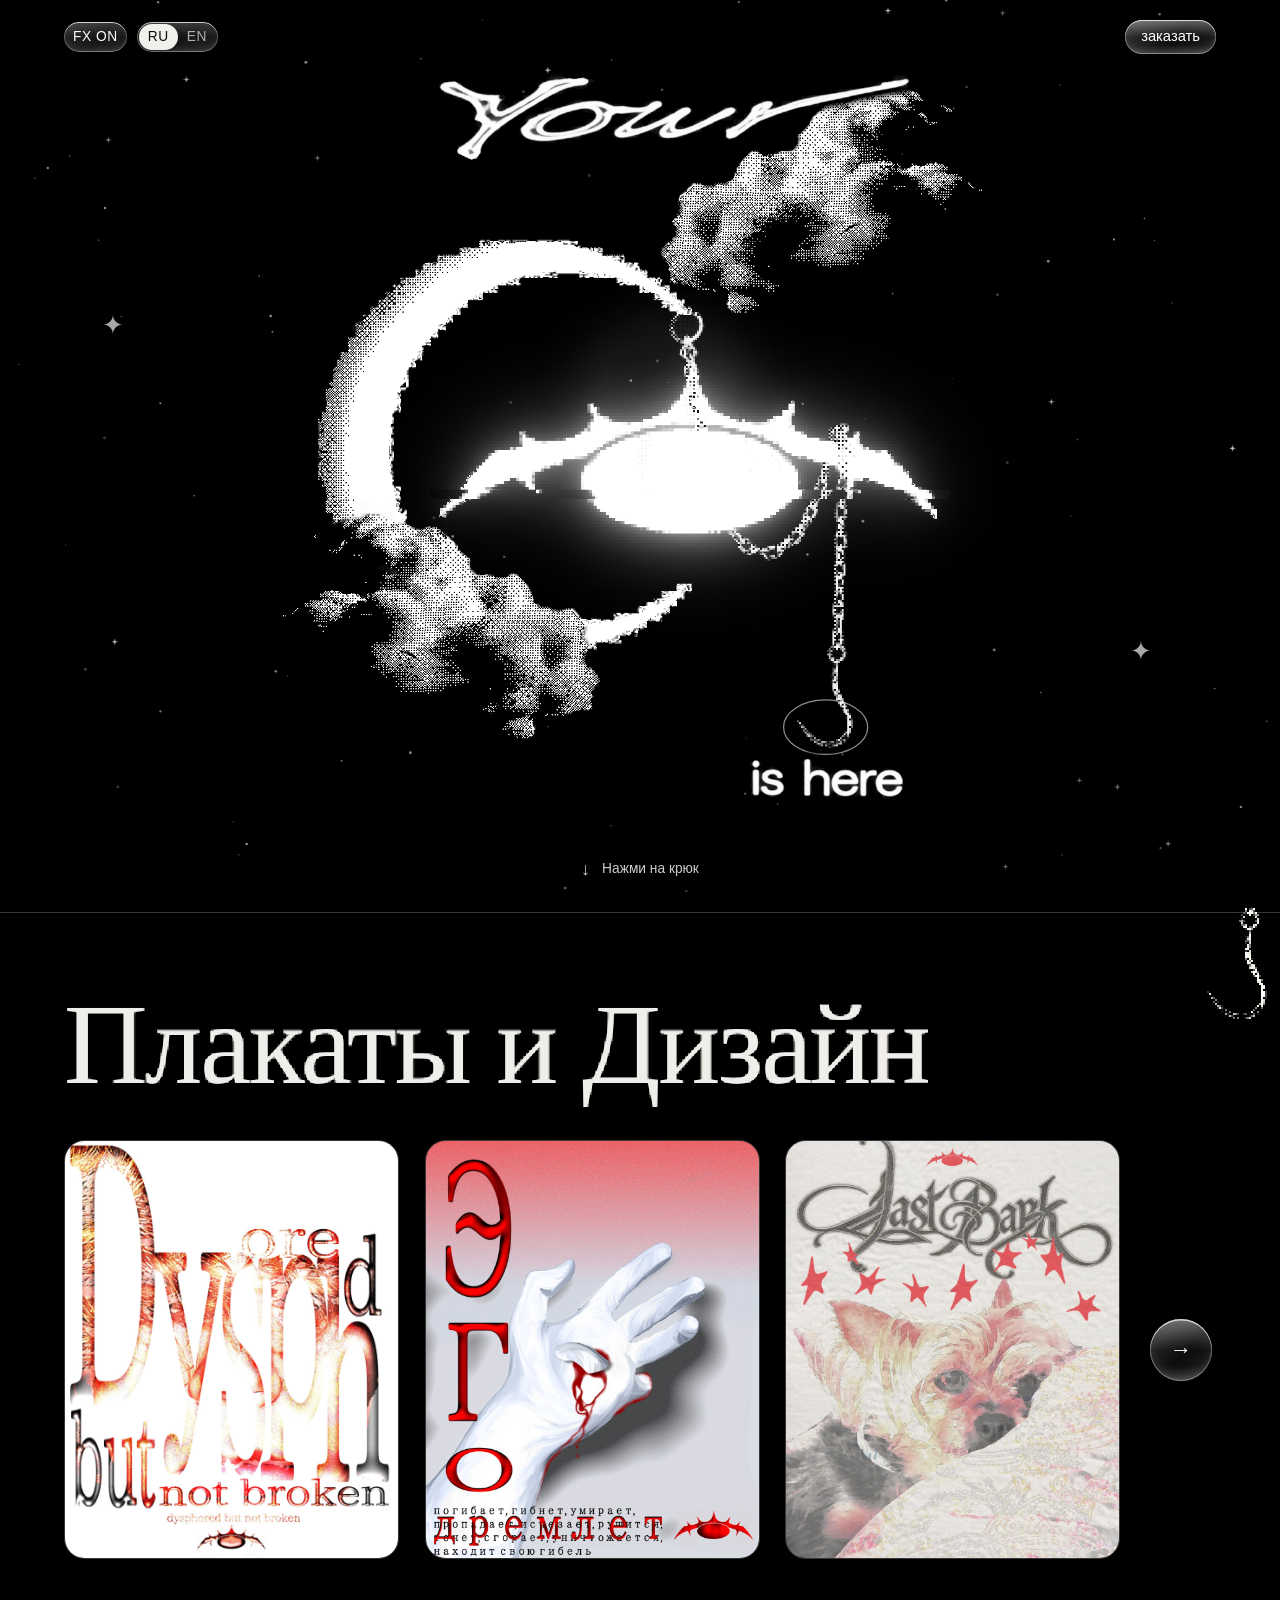
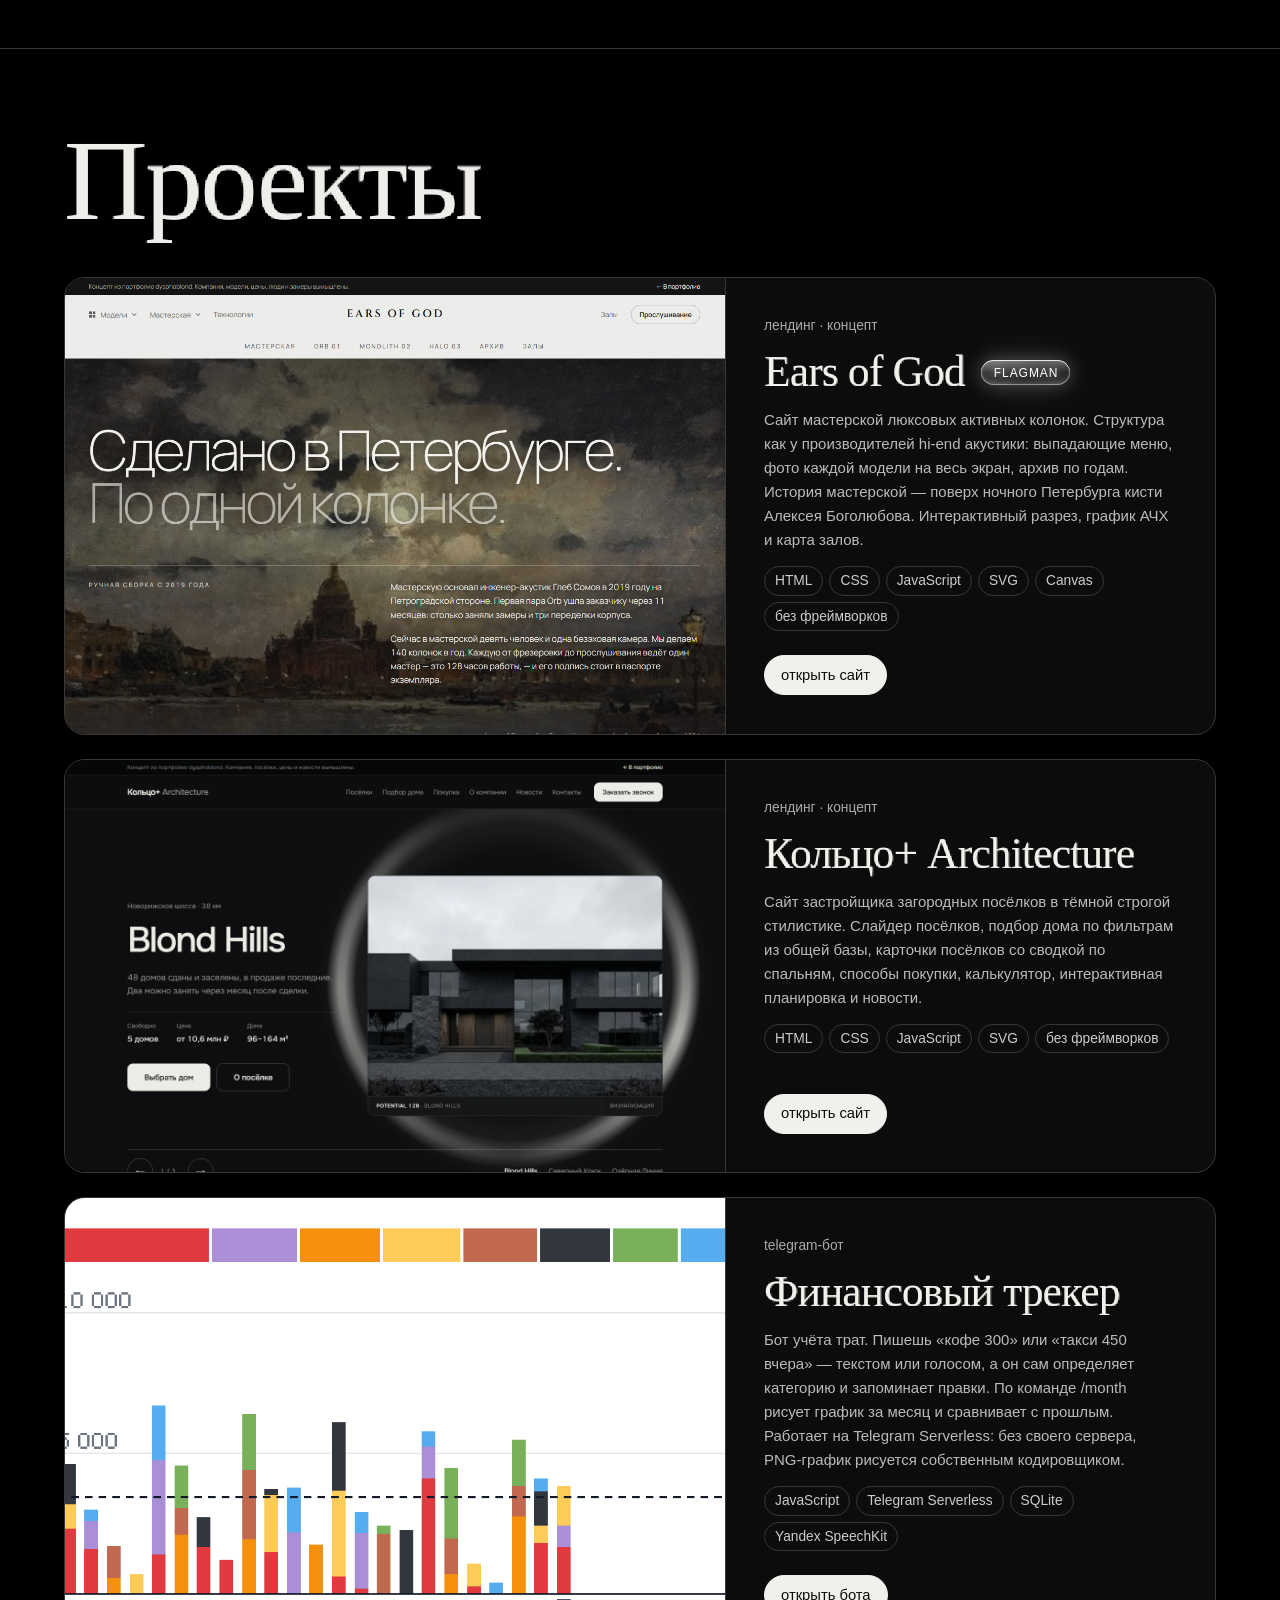
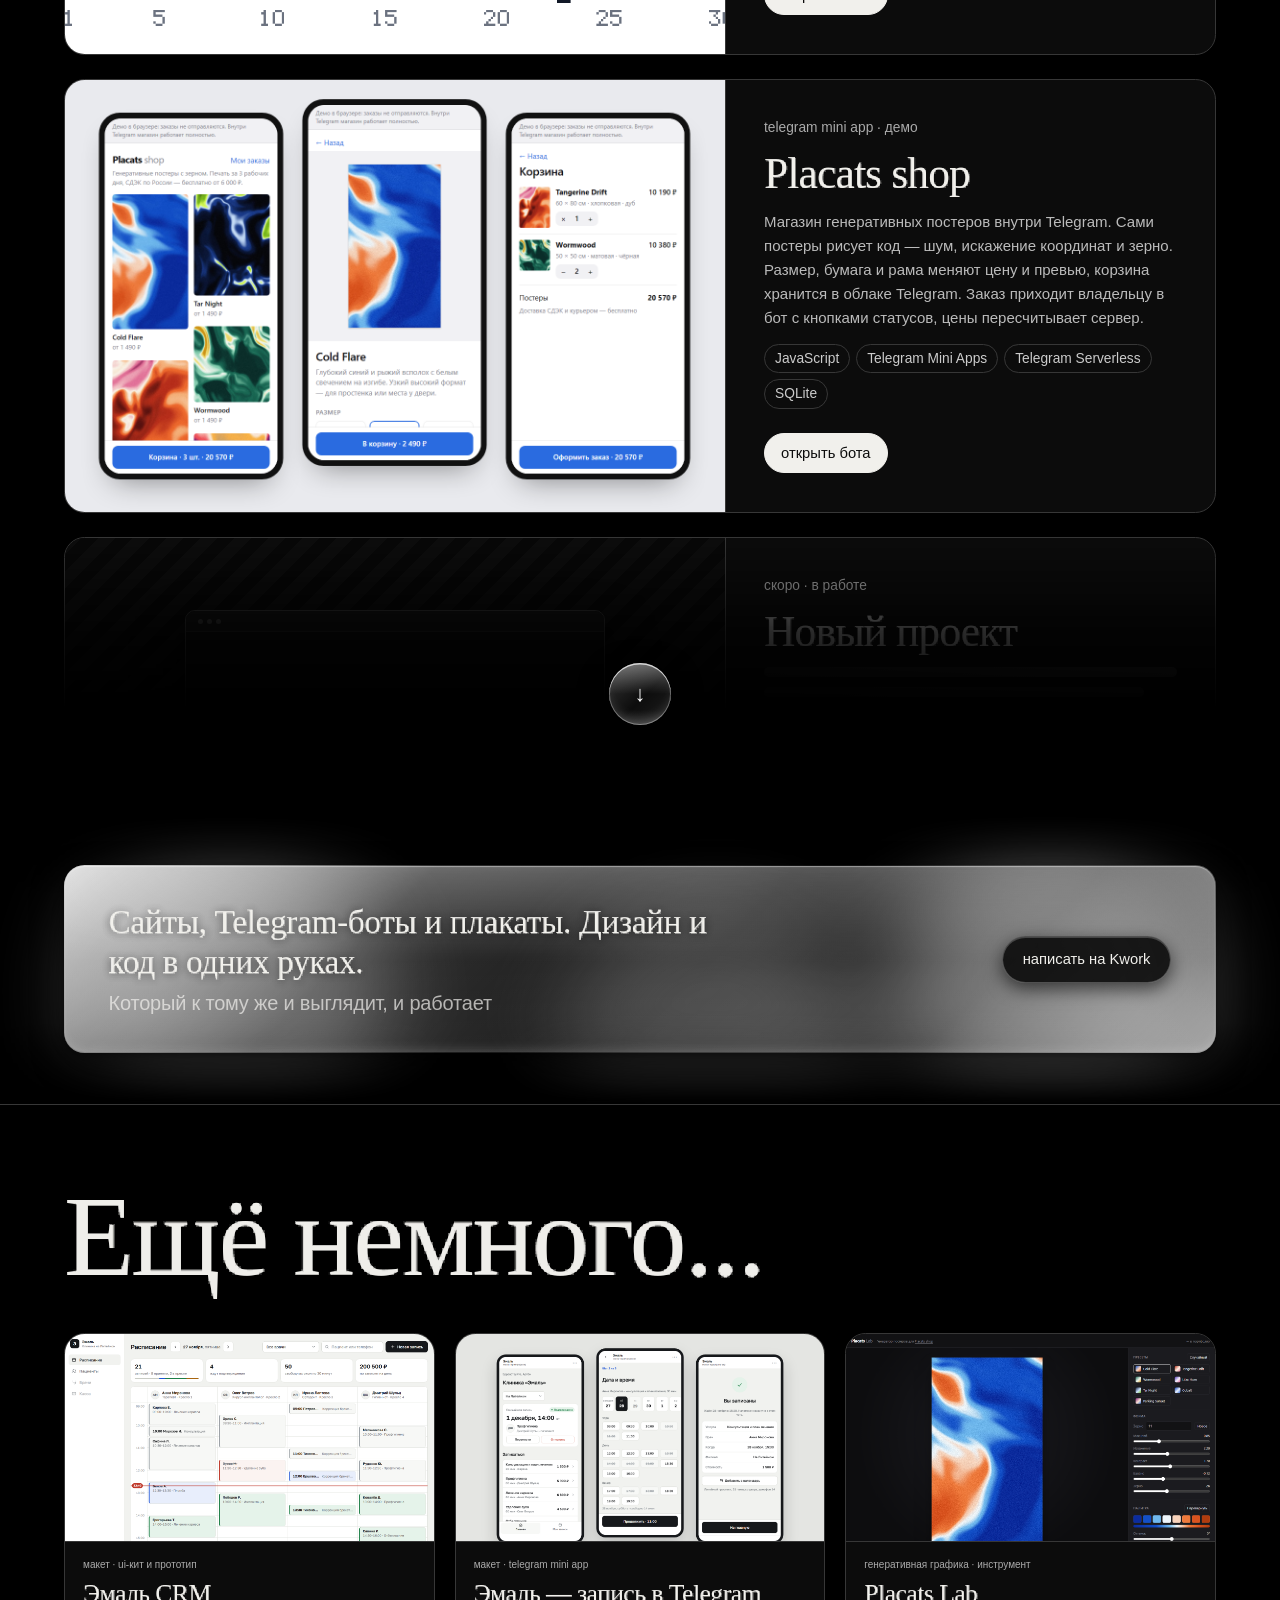
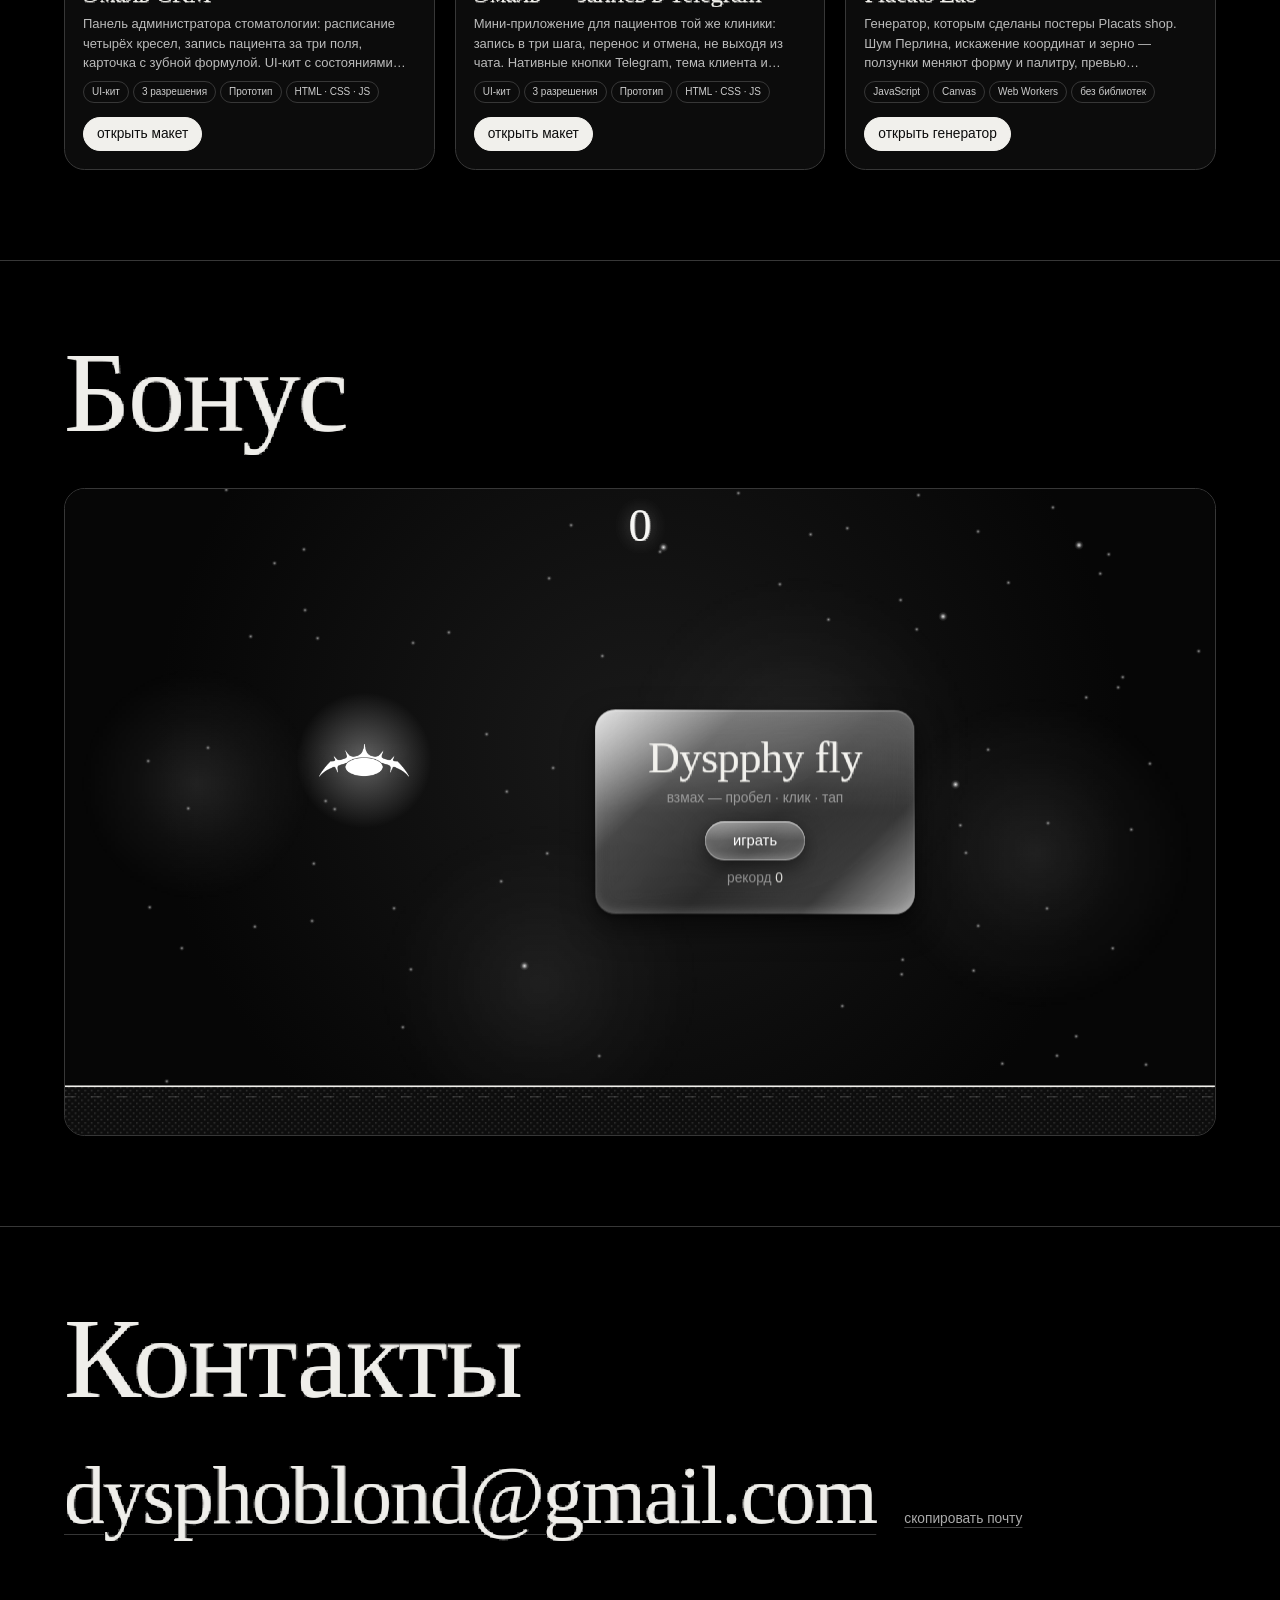
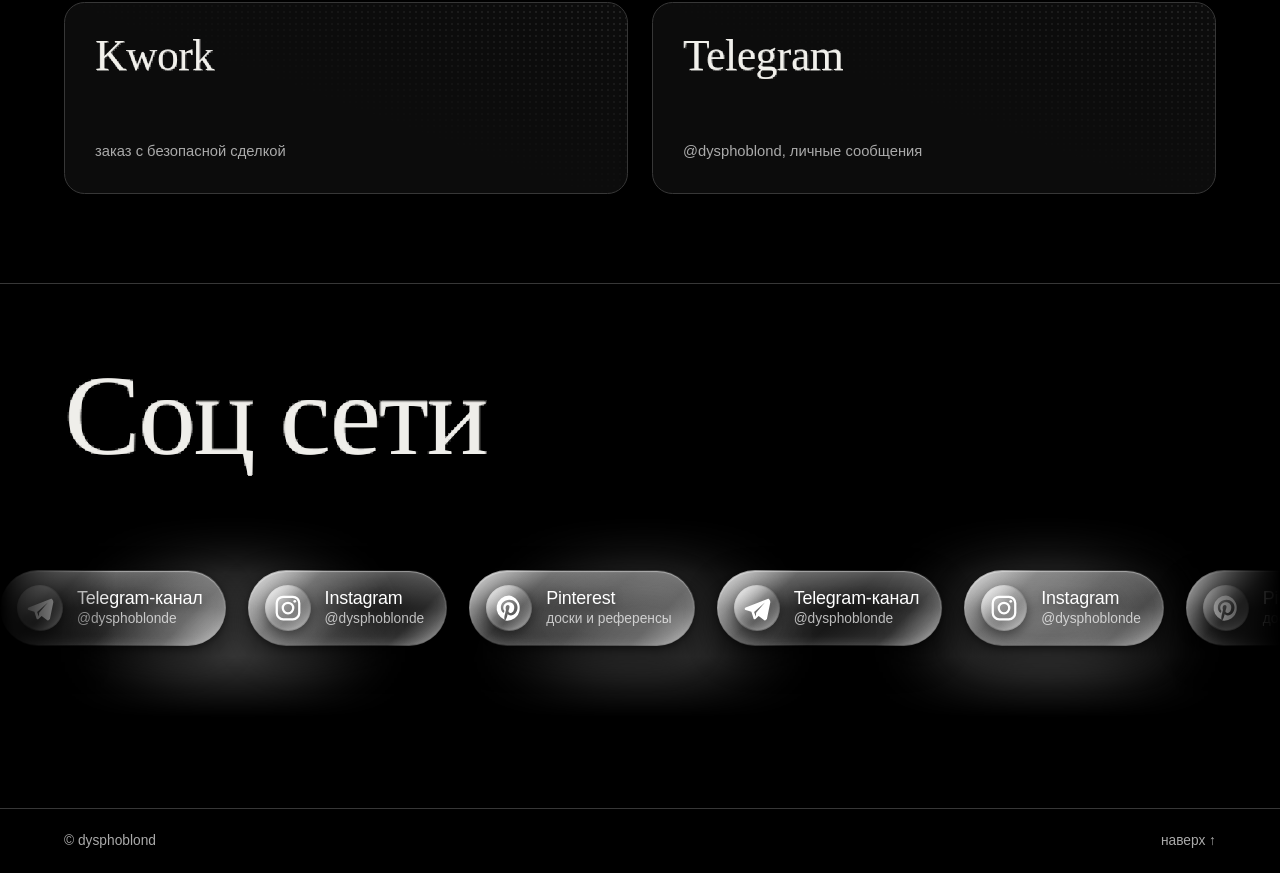
==== commit 00c5ce0b: "update" ====
--- a/index.html
+++ b/index.html
@@ -1,7 +1,7 @@
 <!doctype html>
 <html lang="ru">
-<head><meta charset="utf-8"><meta name="viewport" content="width=device-width,initial-scale=1"><meta name="theme-color" content="#000000"><title>Your Potential — портфолио</title><link rel="stylesheet" href="style.css?v=36"></head>
-<body><div class="atmosphere" aria-hidden="true"><div class="aureole"></div><canvas id="dust"></canvas></div>
+<head><meta charset="utf-8"><meta name="viewport" content="width=device-width,initial-scale=1"><meta name="theme-color" content="#000000"><title>Your Potential — портфолио</title><link rel="stylesheet" href="style.css?v=42"><link rel="stylesheet" href="transition.css?v=1"></head>
+<body><svg class="sr" width="0" height="0" aria-hidden="true" focusable="false"><defs><!-- Лёгкая «пикселизация» заголовков: шрифт тот же, края букв ступеньками по 3 px, как растр постера. Берём по одной точке из каждой клетки 3×3, растягиваем её на всю клетку и смешиваем с исходным гладким текстом примерно пополам — ступеньки видны, но мягко --><filter id="pixel-title" x="0" y="0" width="1" height="1" color-interpolation-filters="sRGB"><feFlood x="1" y="1" width="1" height="1" flood-color="#fff"/><feComposite width="3" height="3"/><feTile result="grid"/><feComposite in="SourceGraphic" in2="grid" operator="in"/><feMorphology operator="dilate" radius="1" result="blocks"/><feComponentTransfer in="blocks" result="b2"><feFuncA type="linear" slope=".5"/></feComponentTransfer><feComponentTransfer in="SourceGraphic" result="soft"><feFuncA type="linear" slope=".78"/></feComponentTransfer><feMerge result="mix"><feMergeNode in="soft"/><feMergeNode in="b2"/></feMerge><feComponentTransfer in="mix"><feFuncA type="linear" slope="1.12"/></feComponentTransfer></filter><!-- Для текста помельче (30–50 px): ступенька 2 px, иначе буквы рассыпаются --><filter id="pixel-text" x="0" y="0" width="1" height="1" color-interpolation-filters="sRGB"><feFlood x="0" y="0" width="1" height="1" flood-color="#fff"/><feComposite width="2" height="2"/><feTile result="grid"/><feComposite in="SourceGraphic" in2="grid" operator="in"/><feConvolveMatrix order="2" kernelMatrix="1 1 1 1" divisor="1" targetX="1" targetY="1" edgeMode="none" preserveAlpha="false" result="blocks"/><feComponentTransfer in="blocks" result="b2"><feFuncA type="linear" slope=".42"/></feComponentTransfer><feComponentTransfer in="SourceGraphic" result="soft"><feFuncA type="linear" slope=".85"/></feComponentTransfer><feMerge result="mix"><feMergeNode in="soft"/><feMergeNode in="b2"/></feMerge><feComponentTransfer in="mix"><feFuncA type="linear" slope="1.1"/></feComponentTransfer></filter></defs></svg><div class="atmosphere" aria-hidden="true"><div class="aureole"></div><canvas id="dust"></canvas></div>
 <header class="topbar" id="topbar">
   <a class="topbar-logo" href="#top" aria-label="Наверх"><svg viewBox="0 356 1280 484" aria-hidden="true"><image href="complogo.png" width="1280" height="1280"/></svg></a>
   <nav class="topbar-nav" aria-label="Разделы сайта">
@@ -11,7 +11,7 @@
 <main>
 <section id="top" class="hero" aria-labelledby="hero-title">
   <h1 id="hero-title" class="sr">Your Potential — портфолио разработки</h1>
-  <div class="edition"><button id="fx" aria-pressed="true" aria-label="Анимация">FX ON</button><div class="lang" role="group" aria-label="Язык"><button type="button" data-lang="ru" aria-pressed="true">RU</button><button type="button" data-lang="en" aria-pressed="false">EN</button></div><a class="order-button" href="#contacts"><span class="order-text">Заказать</span></a></div>
+  <div class="edition"><button id="fx" aria-pressed="true" aria-label="Анимация">FX ON</button><div class="lang" role="group" aria-label="Язык"><button type="button" data-lang="ru" aria-pressed="true">RU</button><button type="button" data-lang="en" aria-pressed="false">EN</button></div><a class="order-button" href="#contacts"><span class="order-text">заказать</span></a></div>
   <div class="poster-stage">
   <!-- Слой 0: живые пиксели (облака, растр, контур логотипа) — рисует pixels.js -->
   <canvas class="poster-pixels" aria-hidden="true"></canvas>
@@ -112,7 +112,7 @@
         <span class="project-text">Сайт мастерской люксовых активных колонок. Структура как у производителей hi-end акустики: выпадающие меню, фото каждой модели на весь экран, архив по годам. История мастерской — поверх ночного Петербурга кисти Алексея Боголюбова. Интерактивный разрез, график АЧХ и карта залов.</span>
         <span class="project-stack"><i>HTML</i><i>CSS</i><i>JavaScript</i><i>SVG</i><i>Canvas</i><i>без фреймворков</i></span>
         <div class="project-actions">
-          <a class="project-btn project-btn-main" href="projects/dysph-audio/index.html">Открыть сайт</a>
+          <a class="project-btn project-btn-main" href="projects/dysph-audio/index.html">открыть сайт</a>
         </div>
       </div>
     </div>
@@ -124,7 +124,7 @@
         <span class="project-text">Сайт застройщика загородных посёлков в тёмной строгой стилистике. Слайдер посёлков, подбор дома по фильтрам из общей базы, карточки посёлков со сводкой по спальням, способы покупки, калькулятор, интерактивная планировка и новости.</span>
         <span class="project-stack"><i>HTML</i><i>CSS</i><i>JavaScript</i><i>SVG</i><i>без фреймворков</i></span>
         <div class="project-actions">
-          <a class="project-btn project-btn-main" href="projects/dysph-house/index.html">Открыть сайт</a>
+          <a class="project-btn project-btn-main" href="projects/dysph-house/index.html">открыть сайт</a>
         </div>
       </div>
     </div>
@@ -136,7 +136,7 @@
         <span class="project-text">Бот учёта трат. Пишешь «кофе 300» или «такси 450 вчера» — текстом или голосом, а он сам определяет категорию и запоминает правки. По команде /month рисует график за месяц и сравнивает с прошлым. Работает на Telegram Serverless: без своего сервера, PNG-график рисуется собственным кодировщиком.</span>
         <span class="project-stack"><i>JavaScript</i><i>Telegram Serverless</i><i>SQLite</i><i>Yandex SpeechKit</i></span>
         <div class="project-actions">
-          <a class="project-btn project-btn-main" href="https://t.me/financialtrackerTEST_bot" target="_blank" rel="noopener">Открыть бота</a>
+          <a class="project-btn project-btn-main" href="https://t.me/financialtrackerTEST_bot" target="_blank" rel="noopener">открыть бота</a>
         </div>
       </div>
     </div>
@@ -148,7 +148,7 @@
         <span class="project-text">Магазин генеративных постеров внутри Telegram. Сами постеры рисует код — шум, искажение координат и зерно. Размер, бумага и рама меняют цену и превью, корзина хранится в облаке Telegram. Заказ приходит владельцу в бот с кнопками статусов, цены пересчитывает сервер.</span>
         <span class="project-stack"><i>JavaScript</i><i>Telegram Mini Apps</i><i>Telegram Serverless</i><i>SQLite</i></span>
         <div class="project-actions">
-          <a class="project-btn project-btn-main" href="https://t.me/placatsshopTEST_bot" target="_blank" rel="noopener">Открыть бота</a>
+          <a class="project-btn project-btn-main" href="https://t.me/placatsshopTEST_bot" target="_blank" rel="noopener">открыть бота</a>
         </div>
       </div>
     </div>
@@ -176,17 +176,20 @@
         <b class="project-title">Новый проект</b>
         <span class="mock-lines" aria-hidden="true"><i></i><i></i><i></i></span>
         <span class="project-stack" aria-hidden="true"><i class="mock-chip"></i><i class="mock-chip"></i><i class="mock-chip"></i></span>
-        <div class="project-actions"><span class="project-btn project-btn-main is-disabled" aria-disabled="true">Скоро</span></div>
-      </div>
-    </div>
-  </div>
-  <div class="projects-toggle-row"><button class="projects-toggle" type="button" aria-expanded="false" aria-controls="projects-more"><span class="projects-toggle-arrow" aria-hidden="true">↓</span><span class="sr projects-toggle-label">Показать все проекты</span></button></div>
+        <div class="project-actions"><span class="project-btn project-btn-main is-disabled" aria-disabled="true">скоро</span></div>
+      </div>
+    </div>
+  </div>
+  <div class="projects-toggle-row"><button class="projects-toggle" type="button" aria-expanded="false" aria-controls="projects-more"><span class="projects-toggle-arrow" aria-hidden="true">↓</span><span class="sr projects-toggle-label">показать все проекты</span></button></div>
 </section>
 <aside class="kwork" aria-label="Заказ на Kwork">
   <div class="kwork-blobs" aria-hidden="true"><i></i><i></i><i></i></div>
   <div class="kwork-glass">
-    <p>Нужен сайт, бот или дизайн? Напишите мне на Kwork — обсудим задачу и сроки.</p>
-    <a class="kwork-button" href="https://kwork.ru/user/dysphoblond" target="_blank" rel="noopener">Написать на Kwork</a>
+    <div class="kwork-words">
+      <p>Сайты, Telegram-боты и плакаты. Дизайн и код в одних руках.</p>
+      <p>Который к тому же и выглядит, и работает</p>
+    </div>
+    <a class="kwork-button" href="https://kwork.ru/user/dysphoblond" target="_blank" rel="noopener">написать на Kwork</a>
   </div>
 </aside>
 <section id="more" class="block" aria-labelledby="more-title">
@@ -201,7 +204,7 @@
         <span class="project-text">Панель администратора стоматологии: расписание четырёх кресел, запись пациента за три поля, карточка с зубной формулой. UI-кит с состояниями кнопок и полей, экраны 1440, 834 и 390, кликабельный прототип с модальными окнами и выпадающими списками.</span>
         <span class="project-stack"><i>UI-кит</i><i>3 разрешения</i><i>Прототип</i><i>HTML · CSS · JS</i></span>
         <div class="project-actions">
-          <a class="project-btn project-btn-main" href="projects/emal-crm/index.html">Открыть макет</a>
+          <a class="project-btn project-btn-main" href="projects/emal-crm/index.html">открыть макет</a>
         </div>
       </div>
     </div>
@@ -213,7 +216,7 @@
         <span class="project-text">Мини-приложение для пациентов той же клиники: запись в три шага, перенос и отмена, не выходя из чата. Нативные кнопки Telegram, тема клиента и виброотклик. UI-кит, экраны 360, 390 и 768, прототип с переходами и нижней шторкой.</span>
         <span class="project-stack"><i>UI-кит</i><i>3 разрешения</i><i>Прототип</i><i>HTML · CSS · JS</i></span>
         <div class="project-actions">
-          <a class="project-btn project-btn-main" href="projects/emal-app/index.html">Открыть макет</a>
+          <a class="project-btn project-btn-main" href="projects/emal-app/index.html">открыть макет</a>
         </div>
       </div>
     </div>
@@ -225,7 +228,7 @@
         <span class="project-text">Генератор, которым сделаны постеры Placats shop. Шум Перлина, искажение координат и зерно — ползунки меняют форму и палитру, превью перерисовывается сразу. Готовый постер скачивается в PNG до 4800 px, а параметры хранятся в ссылке.</span>
         <span class="project-stack"><i>JavaScript</i><i>Canvas</i><i>Web Workers</i><i>без библиотек</i></span>
         <div class="project-actions">
-          <a class="project-btn project-btn-main" href="projects/placats-lab/index.html">Открыть генератор</a>
+          <a class="project-btn project-btn-main" href="projects/placats-lab/index.html">открыть генератор</a>
         </div>
       </div>
     </div>
@@ -241,7 +244,7 @@
       <p class="game-title">Dyspphy fly</p>
       <p class="game-text"></p>
       <p class="game-hint">взмах — пробел · клик · тап</p>
-      <button class="game-start" type="button">Играть</button>
+      <button class="game-start" type="button">играть</button>
       <p class="game-best"><span class="game-best-label">рекорд</span> <b class="game-best-value">0</b></p>
     </div>
   </div>
@@ -252,7 +255,7 @@
   <div class="reach">
     <div class="reach-mail">
       <a href="mailto:dysphoblond@gmail.com">dysphoblond@gmail.com</a>
-      <button class="reach-copy" type="button" data-copy="dysphoblond@gmail.com">Скопировать почту</button>
+      <button class="reach-copy" type="button" data-copy="dysphoblond@gmail.com">скопировать почту</button>
     </div>
     <!-- Kwork и Telegram — карточки, которые «проваливаются» под курсором (contacts.js) -->
     <div class="reach-cards">
@@ -273,12 +276,12 @@
     </ul>
   </div>
 </section>
-</main><footer><span>© dysphoblond</span><a href="#top">Наверх ↑</a></footer>
+</main><footer><span>© dysphoblond</span><a href="#top">наверх ↑</a></footer>
 <dialog id="work-viewer" class="viewer" aria-label="Просмотр работы">
   <div class="viewer-bg" aria-hidden="true"><i class="flow flow-x"></i><i class="flow flow-y"></i><i class="viewer-shade"></i></div>
   <figure class="viewer-figure"><img alt=""></figure>
-  <button class="viewer-close" aria-label="Закрыть">Закрыть ×</button>
+  <button class="viewer-close" aria-label="Закрыть">закрыть ×</button>
   <button class="viewer-nav viewer-prev" aria-label="Предыдущая работа">←</button>
   <button class="viewer-nav viewer-next" aria-label="Следующая работа">→</button>
 </dialog>
-<script src="i18n.js?v=18"></script><script src="sections.js?v=4"></script><script src="design.js"></script><script src="atmosphere.js"></script><script src="pixels.js?v=3"></script><script src="words.js"></script><script src="nav.js?v=5"></script><script src="game.js?v=3"></script><script src="contacts.js?v=3"></script></body></html>
+<script src="i18n.js?v=20"></script><script src="sections.js?v=5"></script><script src="design.js"></script><script src="atmosphere.js"></script><script src="pixels.js?v=3"></script><script src="words.js"></script><script src="nav.js?v=7"></script><script src="game.js?v=4"></script><script src="contacts.js?v=4"></script><script src="chain.js?v=3"></script></body></html>
--- a/style.css
+++ b/style.css
@@ -359,3 +359,44 @@
 
 /* Мелкий текст над названиями проектов — со строчной буквы, как тихая подпись */
 .project-info small{text-transform:lowercase}
+
+/* Голос автора в строке Kwork: первая фраза крупно шрифтом заголовков, вторая — тише */
+.kwork-words{position:relative;display:grid;gap:8px;max-width:40em}
+.kwork-words p:first-child{font:normal clamp(22px,2.6vw,34px)/1.2 Georgia,serif;letter-spacing:-.01em}
+.kwork-words p+p{font-size:clamp(16px,1.6vw,20px);color:#f1f0ecb3;text-shadow:none}
+
+/* Цепочка вдоль страницы (chain.js): продолжение цепочки крюка с обложки. Пиксельные звенья, как растр постера.
+   Видна только «размотанная» часть до --reach; у каждого раздела — звено-узел, загорается, когда цепочка до него дошла */
+main{position:relative;isolation:isolate}
+.chain{position:absolute;right:max(6px,calc(var(--pad)/2 - 4px));z-index:2;width:8px;pointer-events:none}
+.chain-line{position:absolute;inset:0;background:url("data:image/svg+xml,%3Csvg xmlns='http://www.w3.org/2000/svg' width='8' height='14' shape-rendering='crispEdges'%3E%3Cpath fill='%238c8c8c' fill-rule='evenodd' d='M2 0h4v1h1v6h-1v1h-4v-1h-1v-6h1zM3 2v4h2v-4z'/%3E%3Crect x='3' y='7' width='2' height='7' fill='%235a5a5a'/%3E%3C/svg%3E") 0 0/8px 14px repeat-y;clip-path:inset(0 0 calc(100% - var(--reach,0px)) 0);image-rendering:pixelated}
+.chain-node{position:absolute;left:50%;width:14px;height:14px;margin:-7px 0 0 -7px;background:url("data:image/svg+xml,%3Csvg xmlns='http://www.w3.org/2000/svg' width='14' height='14' shape-rendering='crispEdges'%3E%3Cpath fill='%23f1f0ec' fill-rule='evenodd' d='M5 0h4v1h2v1h1v2h1v6h-1v2h-1v1h-2v1h-4v-1h-2v-1h-1v-2h-1v-6h1v-2h1v-1h2zM5 3v1h-1v6h1v1h4v-1h1v-6h-1v-1z'/%3E%3C/svg%3E") 0 0/14px 14px;opacity:0;transform:scale(.6);transition:opacity .4s,transform .45s cubic-bezier(.3,1.5,.45,1)}
+.chain-node.is-lit{opacity:.85;transform:none}
+.fx-off .chain-node{transition:none}
+@media(max-width:620px){.chain{right:4px;width:6px}.chain-line{background-size:6px 10.5px}.chain-node{width:10px;height:10px;margin:-5px 0 0 -5px;background-size:10px 10px}}
+
+/* Цепочка v2 — как на постере: звенья нарисованы клетками 3 px с растровым шумом (assets/chain-link.png),
+   кольца у разделов и крюк на конце вырезаны прямо из постера. Масштаб 2/3: клетка постера = 2 px экрана */
+.chain{right:calc(var(--pad)/2 - 7px);width:14px}
+.chain-line{background:url("assets/chain-link.png?v=1") 0 0/14px 28px repeat-y;image-rendering:pixelated;opacity:.9}
+.chain-node{width:23px;height:24px;margin:-12px 0 0 -11.5px;background:url("assets/chain-ring.png?v=1") 0 0/23px 24px no-repeat;image-rendering:pixelated}
+.chain-node.is-lit{opacity:1}
+.chain-hook{position:absolute;top:calc(var(--reach,0px) - 4px);left:calc(50% - 44.3px);width:64px;height:113px;background:url("assets/chain-hook.png?v=1") 0 0/64px 113px no-repeat;image-rendering:pixelated;transform-origin:44.3px 0}
+@media(prefers-reduced-motion:no-preference){.chain-hook{animation:chain-sway 3.8s ease-in-out infinite alternate}}
+@keyframes chain-sway{from{transform:rotate(-3deg)}to{transform:rotate(3deg)}}
+@media(max-width:620px){
+  .chain{right:calc(var(--pad)/2 - 3.5px);width:7px}
+  .chain-line{background-size:7px 14px}
+  .chain-node{width:12px;height:12px;margin:-6px 0 0 -6px;background-size:12px 12px}
+  .chain-hook{left:calc(50% - 22.2px);width:32px;height:57px;background-size:32px 57px;transform-origin:22.2px 0}
+}
+/* Крюк качается у самого края — не даём ему вызвать горизонтальную прокрутку (на старых iOS без overflow:clip — запасной вариант) */
+main{overflow-x:hidden}@supports(overflow:clip){main{overflow-x:clip}}
+
+/* Заголовки разделов и галереи — чуть-чуть пиксельные (фильтр #pixel-title в начале страницы): шрифт Georgia тот же,
+   края букв идут ступеньками по 3 px, как растр на постере. На узких экранах заголовки мельче, поэтому ступенька та же,
+   но заметнее — оставляем, это часть стиля */
+.block h2,.gallery-title{filter:url(#pixel-title)}
+/* Тот же эффект везде, где набрано Georgia: крупное — ступенька 3 px, текст помельче — 2 px */
+h2,.gallery-title,.reach-mail a{filter:url(#pixel-title)}
+.project-title,.reach-card b,.kwork-words p:first-child,.game-title,.game-score,.work-more,.tile-link b,.reach-list b{filter:url(#pixel-text)}
--- a/transition.css
+++ b/transition.css
@@ -0,0 +1,19 @@
+/* Переход между страницами портфолио: новая страница проявляется через растр, как пиксели на обложке.
+   Работает в Chrome / Edge 126+ и Safari 18.2+ (переходы между документами); в остальных браузерах страница
+   просто открывается, как раньше. При «уменьшить движение» перехода нет. Подключается на всех страницах портфолио и проектов. */
+@view-transition{navigation:auto}
+@media(prefers-reduced-motion:reduce){@view-transition{navigation:none}}
+::view-transition-old(root){animation:none}
+::view-transition-new(root){animation:dither-in .48s linear both;-webkit-mask-size:12px 12px;mask-size:12px 12px;-webkit-mask-repeat:repeat;mask-repeat:repeat}
+@keyframes dither-in{
+  0%{-webkit-mask-image:url("data:image/svg+xml,%3Csvg xmlns='http://www.w3.org/2000/svg' width='12' height='12' shape-rendering='crispEdges'%3E%3C/svg%3E");mask-image:url("data:image/svg+xml,%3Csvg xmlns='http://www.w3.org/2000/svg' width='12' height='12' shape-rendering='crispEdges'%3E%3C/svg%3E")}
+  11%{-webkit-mask-image:url("data:image/svg+xml,%3Csvg xmlns='http://www.w3.org/2000/svg' width='12' height='12' shape-rendering='crispEdges'%3E%3Crect x='0' y='0' width='3' height='3'/%3E%3C/svg%3E");mask-image:url("data:image/svg+xml,%3Csvg xmlns='http://www.w3.org/2000/svg' width='12' height='12' shape-rendering='crispEdges'%3E%3Crect x='0' y='0' width='3' height='3'/%3E%3C/svg%3E")}
+  22%{-webkit-mask-image:url("data:image/svg+xml,%3Csvg xmlns='http://www.w3.org/2000/svg' width='12' height='12' shape-rendering='crispEdges'%3E%3Crect x='0' y='0' width='3' height='3'/%3E%3Crect x='6' y='0' width='3' height='3'/%3E%3Crect x='6' y='6' width='3' height='3'/%3E%3C/svg%3E");mask-image:url("data:image/svg+xml,%3Csvg xmlns='http://www.w3.org/2000/svg' width='12' height='12' shape-rendering='crispEdges'%3E%3Crect x='0' y='0' width='3' height='3'/%3E%3Crect x='6' y='0' width='3' height='3'/%3E%3Crect x='6' y='6' width='3' height='3'/%3E%3C/svg%3E")}
+  33%{-webkit-mask-image:url("data:image/svg+xml,%3Csvg xmlns='http://www.w3.org/2000/svg' width='12' height='12' shape-rendering='crispEdges'%3E%3Crect x='0' y='0' width='3' height='3'/%3E%3Crect x='6' y='0' width='3' height='3'/%3E%3Crect x='3' y='3' width='3' height='3'/%3E%3Crect x='0' y='6' width='3' height='3'/%3E%3Crect x='6' y='6' width='3' height='3'/%3E%3C/svg%3E");mask-image:url("data:image/svg+xml,%3Csvg xmlns='http://www.w3.org/2000/svg' width='12' height='12' shape-rendering='crispEdges'%3E%3Crect x='0' y='0' width='3' height='3'/%3E%3Crect x='6' y='0' width='3' height='3'/%3E%3Crect x='3' y='3' width='3' height='3'/%3E%3Crect x='0' y='6' width='3' height='3'/%3E%3Crect x='6' y='6' width='3' height='3'/%3E%3C/svg%3E")}
+  44%{-webkit-mask-image:url("data:image/svg+xml,%3Csvg xmlns='http://www.w3.org/2000/svg' width='12' height='12' shape-rendering='crispEdges'%3E%3Crect x='0' y='0' width='3' height='3'/%3E%3Crect x='6' y='0' width='3' height='3'/%3E%3Crect x='3' y='3' width='3' height='3'/%3E%3Crect x='9' y='3' width='3' height='3'/%3E%3Crect x='0' y='6' width='3' height='3'/%3E%3Crect x='6' y='6' width='3' height='3'/%3E%3Crect x='9' y='9' width='3' height='3'/%3E%3C/svg%3E");mask-image:url("data:image/svg+xml,%3Csvg xmlns='http://www.w3.org/2000/svg' width='12' height='12' shape-rendering='crispEdges'%3E%3Crect x='0' y='0' width='3' height='3'/%3E%3Crect x='6' y='0' width='3' height='3'/%3E%3Crect x='3' y='3' width='3' height='3'/%3E%3Crect x='9' y='3' width='3' height='3'/%3E%3Crect x='0' y='6' width='3' height='3'/%3E%3Crect x='6' y='6' width='3' height='3'/%3E%3Crect x='9' y='9' width='3' height='3'/%3E%3C/svg%3E")}
+  56%{-webkit-mask-image:url("data:image/svg+xml,%3Csvg xmlns='http://www.w3.org/2000/svg' width='12' height='12' shape-rendering='crispEdges'%3E%3Crect x='0' y='0' width='3' height='3'/%3E%3Crect x='3' y='0' width='3' height='3'/%3E%3Crect x='6' y='0' width='3' height='3'/%3E%3Crect x='3' y='3' width='3' height='3'/%3E%3Crect x='9' y='3' width='3' height='3'/%3E%3Crect x='0' y='6' width='3' height='3'/%3E%3Crect x='6' y='6' width='3' height='3'/%3E%3Crect x='3' y='9' width='3' height='3'/%3E%3Crect x='9' y='9' width='3' height='3'/%3E%3C/svg%3E");mask-image:url("data:image/svg+xml,%3Csvg xmlns='http://www.w3.org/2000/svg' width='12' height='12' shape-rendering='crispEdges'%3E%3Crect x='0' y='0' width='3' height='3'/%3E%3Crect x='3' y='0' width='3' height='3'/%3E%3Crect x='6' y='0' width='3' height='3'/%3E%3Crect x='3' y='3' width='3' height='3'/%3E%3Crect x='9' y='3' width='3' height='3'/%3E%3Crect x='0' y='6' width='3' height='3'/%3E%3Crect x='6' y='6' width='3' height='3'/%3E%3Crect x='3' y='9' width='3' height='3'/%3E%3Crect x='9' y='9' width='3' height='3'/%3E%3C/svg%3E")}
+  67%{-webkit-mask-image:url("data:image/svg+xml,%3Csvg xmlns='http://www.w3.org/2000/svg' width='12' height='12' shape-rendering='crispEdges'%3E%3Crect x='0' y='0' width='3' height='3'/%3E%3Crect x='3' y='0' width='3' height='3'/%3E%3Crect x='6' y='0' width='3' height='3'/%3E%3Crect x='9' y='0' width='3' height='3'/%3E%3Crect x='3' y='3' width='3' height='3'/%3E%3Crect x='9' y='3' width='3' height='3'/%3E%3Crect x='0' y='6' width='3' height='3'/%3E%3Crect x='6' y='6' width='3' height='3'/%3E%3Crect x='9' y='6' width='3' height='3'/%3E%3Crect x='3' y='9' width='3' height='3'/%3E%3Crect x='9' y='9' width='3' height='3'/%3E%3C/svg%3E");mask-image:url("data:image/svg+xml,%3Csvg xmlns='http://www.w3.org/2000/svg' width='12' height='12' shape-rendering='crispEdges'%3E%3Crect x='0' y='0' width='3' height='3'/%3E%3Crect x='3' y='0' width='3' height='3'/%3E%3Crect x='6' y='0' width='3' height='3'/%3E%3Crect x='9' y='0' width='3' height='3'/%3E%3Crect x='3' y='3' width='3' height='3'/%3E%3Crect x='9' y='3' width='3' height='3'/%3E%3Crect x='0' y='6' width='3' height='3'/%3E%3Crect x='6' y='6' width='3' height='3'/%3E%3Crect x='9' y='6' width='3' height='3'/%3E%3Crect x='3' y='9' width='3' height='3'/%3E%3Crect x='9' y='9' width='3' height='3'/%3E%3C/svg%3E")}
+  78%{-webkit-mask-image:url("data:image/svg+xml,%3Csvg xmlns='http://www.w3.org/2000/svg' width='12' height='12' shape-rendering='crispEdges'%3E%3Crect x='0' y='0' width='3' height='3'/%3E%3Crect x='3' y='0' width='3' height='3'/%3E%3Crect x='6' y='0' width='3' height='3'/%3E%3Crect x='9' y='0' width='3' height='3'/%3E%3Crect x='0' y='3' width='3' height='3'/%3E%3Crect x='3' y='3' width='3' height='3'/%3E%3Crect x='9' y='3' width='3' height='3'/%3E%3Crect x='0' y='6' width='3' height='3'/%3E%3Crect x='3' y='6' width='3' height='3'/%3E%3Crect x='6' y='6' width='3' height='3'/%3E%3Crect x='9' y='6' width='3' height='3'/%3E%3Crect x='3' y='9' width='3' height='3'/%3E%3Crect x='9' y='9' width='3' height='3'/%3E%3C/svg%3E");mask-image:url("data:image/svg+xml,%3Csvg xmlns='http://www.w3.org/2000/svg' width='12' height='12' shape-rendering='crispEdges'%3E%3Crect x='0' y='0' width='3' height='3'/%3E%3Crect x='3' y='0' width='3' height='3'/%3E%3Crect x='6' y='0' width='3' height='3'/%3E%3Crect x='9' y='0' width='3' height='3'/%3E%3Crect x='0' y='3' width='3' height='3'/%3E%3Crect x='3' y='3' width='3' height='3'/%3E%3Crect x='9' y='3' width='3' height='3'/%3E%3Crect x='0' y='6' width='3' height='3'/%3E%3Crect x='3' y='6' width='3' height='3'/%3E%3Crect x='6' y='6' width='3' height='3'/%3E%3Crect x='9' y='6' width='3' height='3'/%3E%3Crect x='3' y='9' width='3' height='3'/%3E%3Crect x='9' y='9' width='3' height='3'/%3E%3C/svg%3E")}
+  89%{-webkit-mask-image:url("data:image/svg+xml,%3Csvg xmlns='http://www.w3.org/2000/svg' width='12' height='12' shape-rendering='crispEdges'%3E%3Crect x='0' y='0' width='3' height='3'/%3E%3Crect x='3' y='0' width='3' height='3'/%3E%3Crect x='6' y='0' width='3' height='3'/%3E%3Crect x='9' y='0' width='3' height='3'/%3E%3Crect x='0' y='3' width='3' height='3'/%3E%3Crect x='3' y='3' width='3' height='3'/%3E%3Crect x='6' y='3' width='3' height='3'/%3E%3Crect x='9' y='3' width='3' height='3'/%3E%3Crect x='0' y='6' width='3' height='3'/%3E%3Crect x='3' y='6' width='3' height='3'/%3E%3Crect x='6' y='6' width='3' height='3'/%3E%3Crect x='9' y='6' width='3' height='3'/%3E%3Crect x='3' y='9' width='3' height='3'/%3E%3Crect x='6' y='9' width='3' height='3'/%3E%3Crect x='9' y='9' width='3' height='3'/%3E%3C/svg%3E");mask-image:url("data:image/svg+xml,%3Csvg xmlns='http://www.w3.org/2000/svg' width='12' height='12' shape-rendering='crispEdges'%3E%3Crect x='0' y='0' width='3' height='3'/%3E%3Crect x='3' y='0' width='3' height='3'/%3E%3Crect x='6' y='0' width='3' height='3'/%3E%3Crect x='9' y='0' width='3' height='3'/%3E%3Crect x='0' y='3' width='3' height='3'/%3E%3Crect x='3' y='3' width='3' height='3'/%3E%3Crect x='6' y='3' width='3' height='3'/%3E%3Crect x='9' y='3' width='3' height='3'/%3E%3Crect x='0' y='6' width='3' height='3'/%3E%3Crect x='3' y='6' width='3' height='3'/%3E%3Crect x='6' y='6' width='3' height='3'/%3E%3Crect x='9' y='6' width='3' height='3'/%3E%3Crect x='3' y='9' width='3' height='3'/%3E%3Crect x='6' y='9' width='3' height='3'/%3E%3Crect x='9' y='9' width='3' height='3'/%3E%3C/svg%3E")}
+  100%{-webkit-mask-image:none;mask-image:none}
+}
